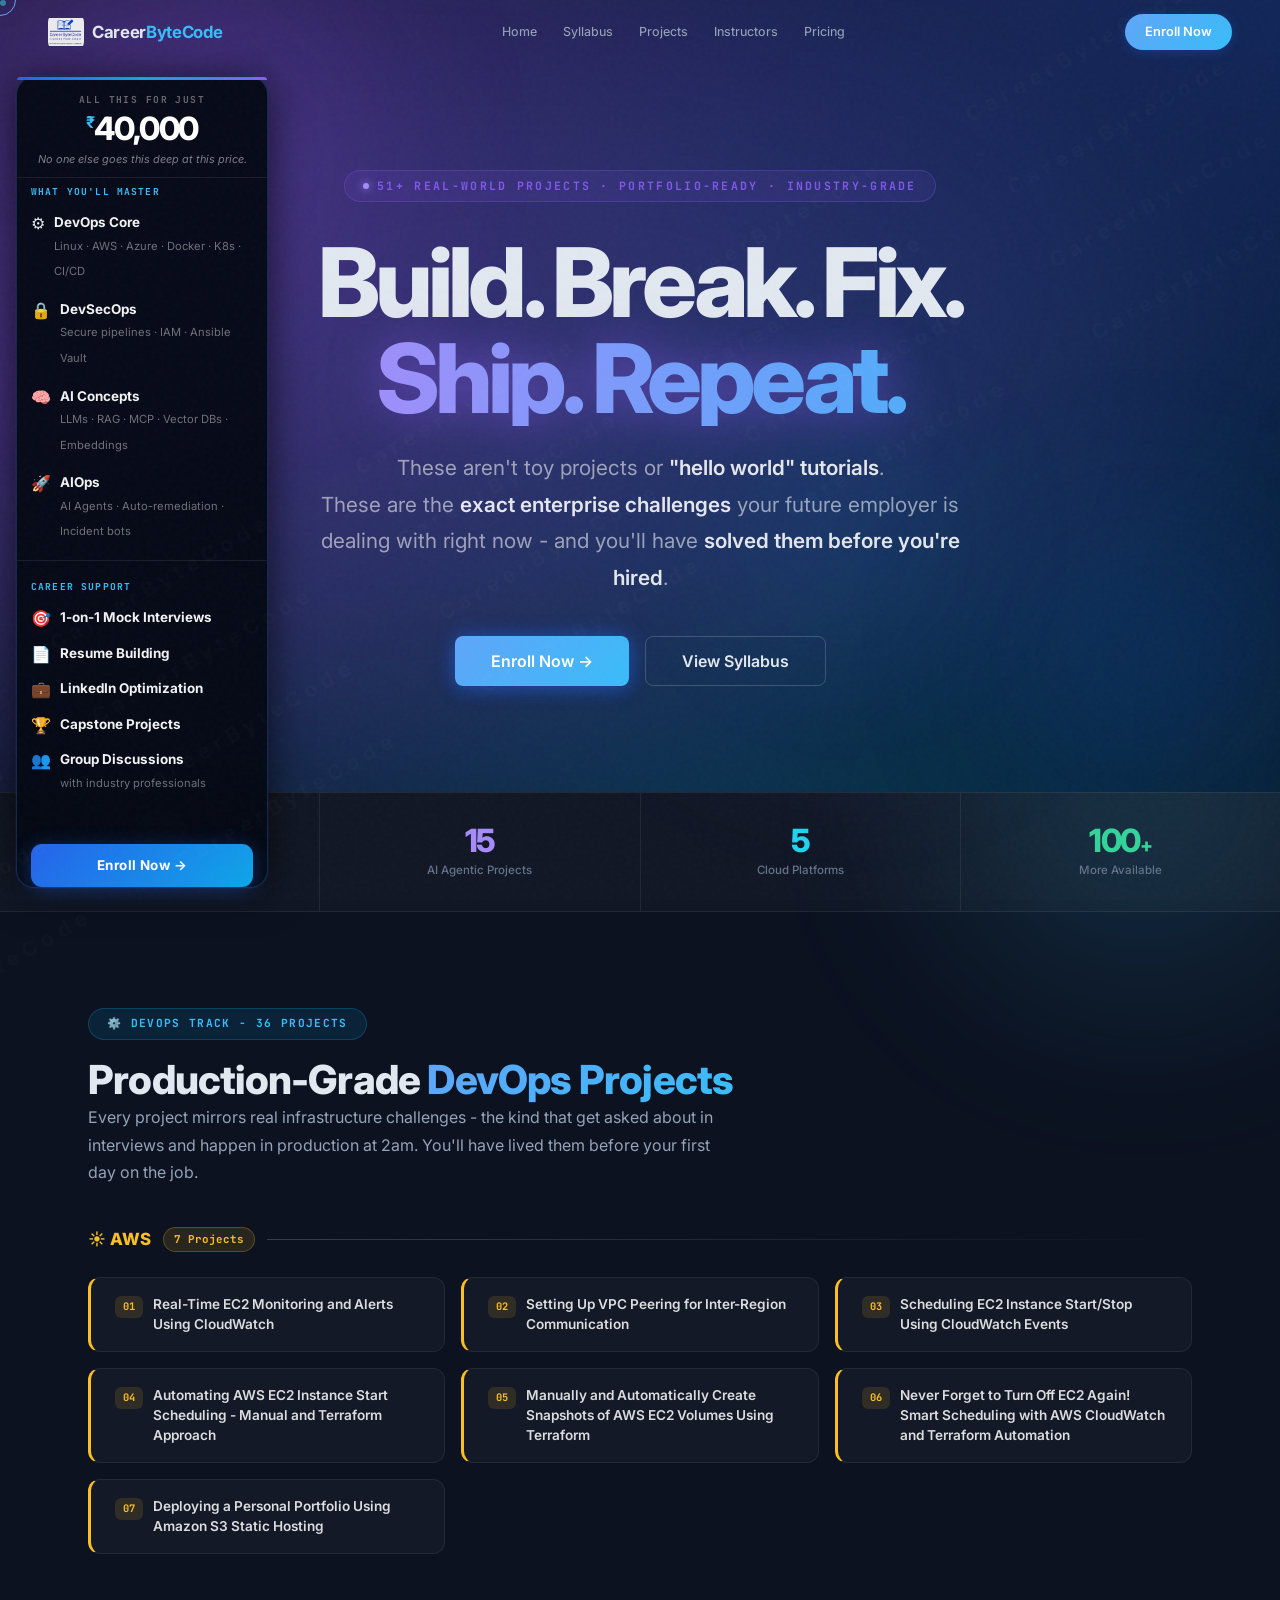
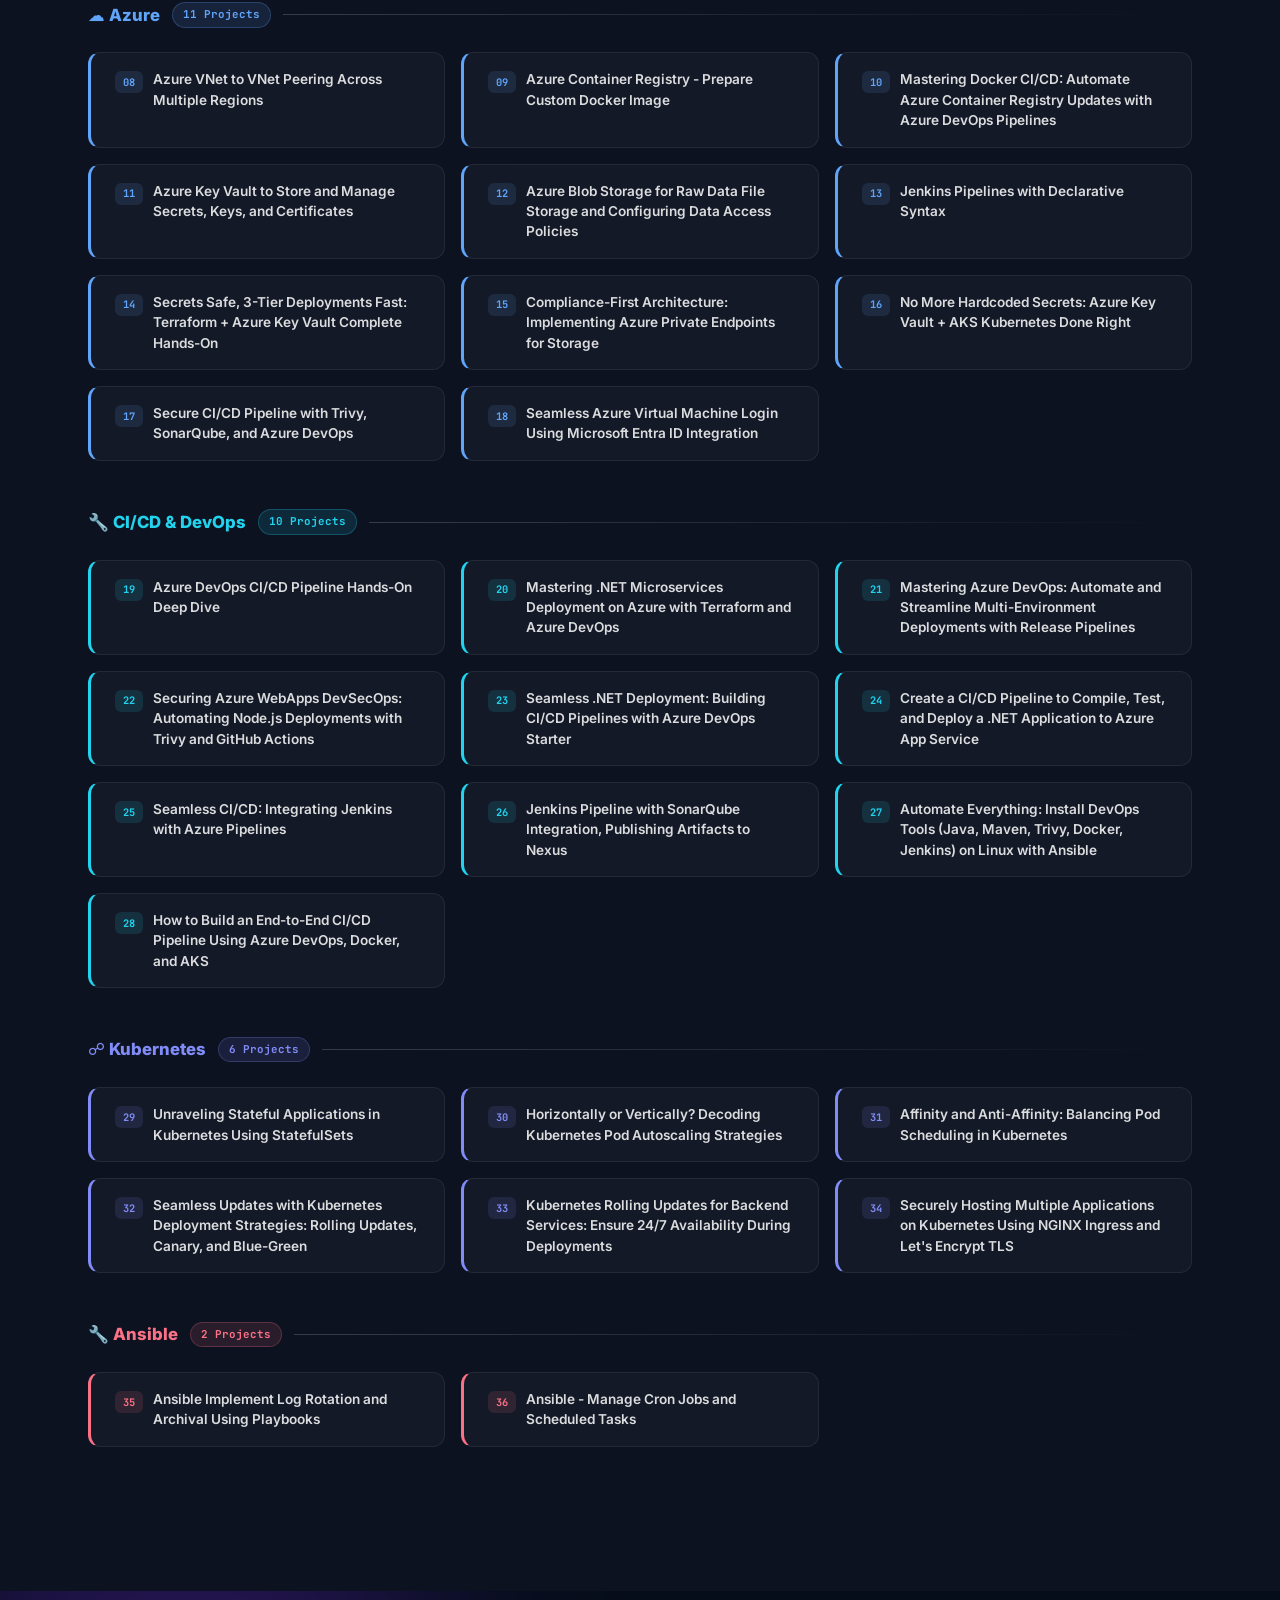
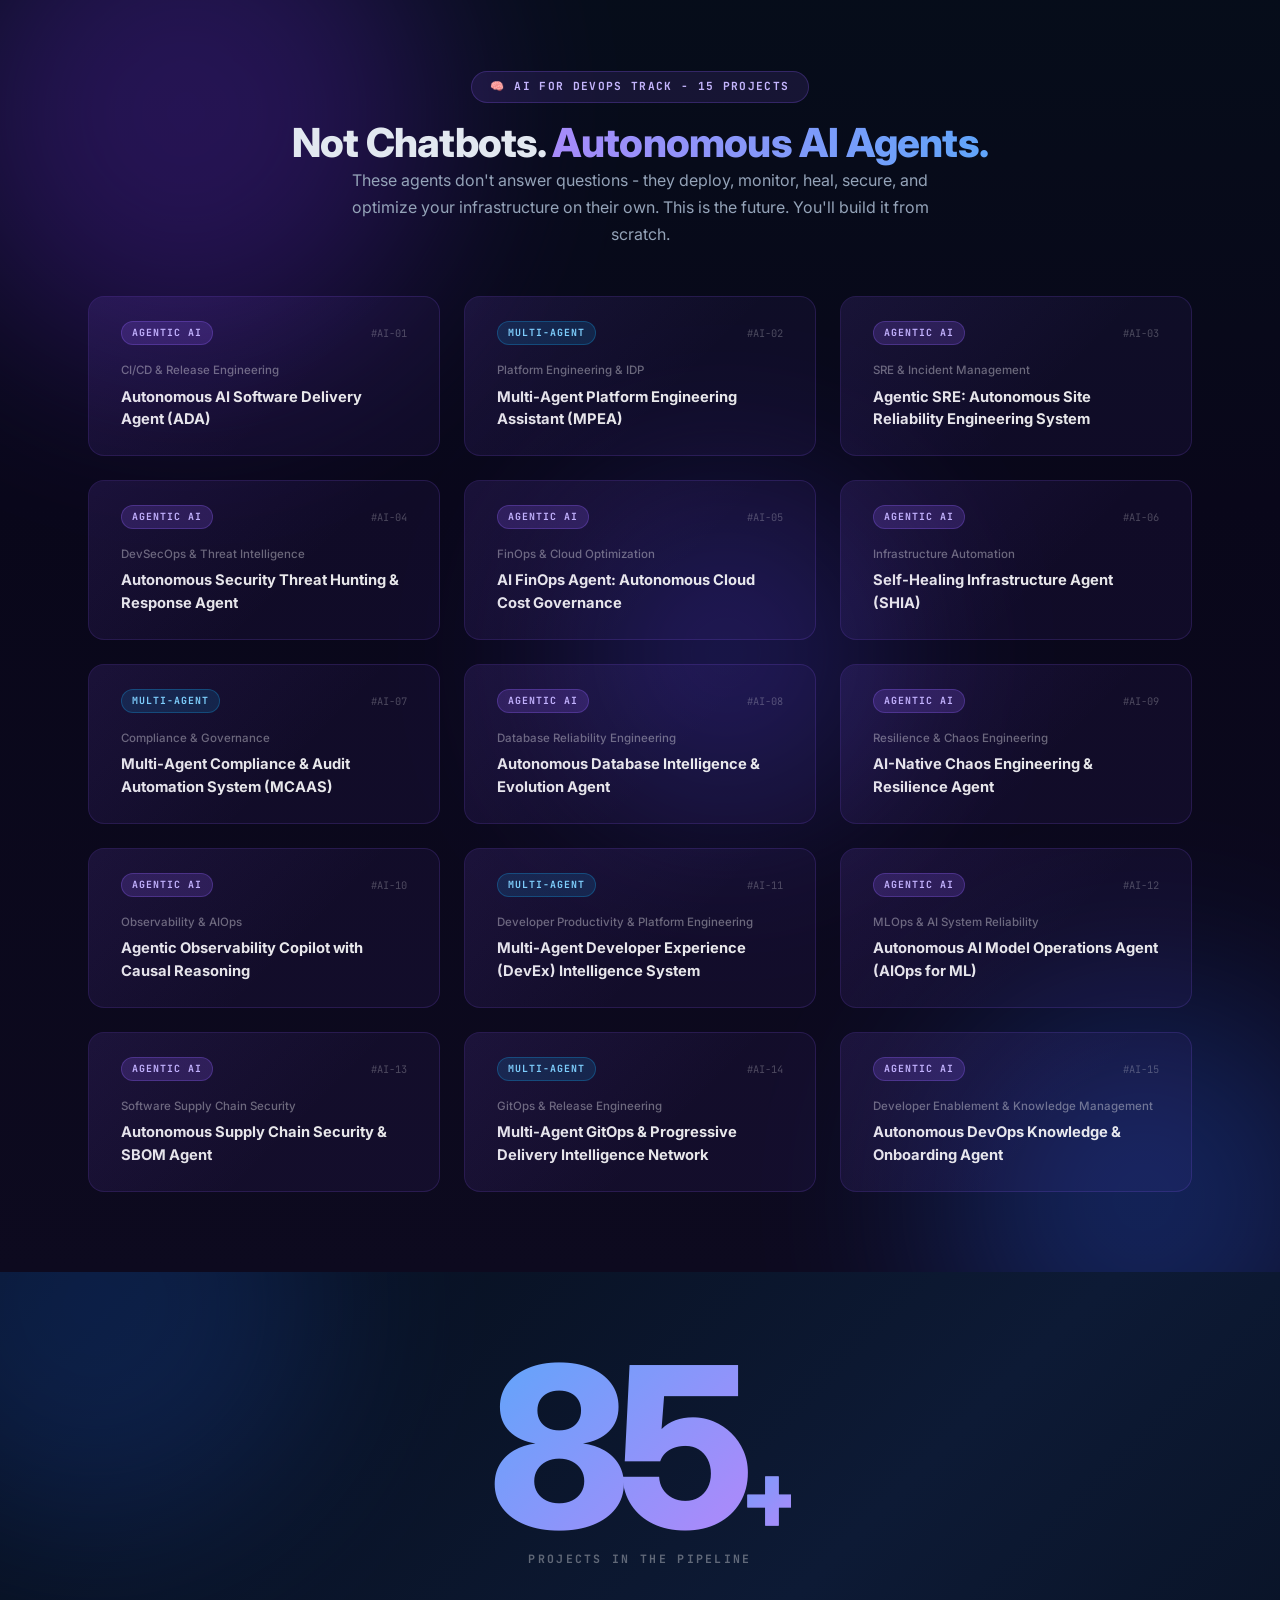
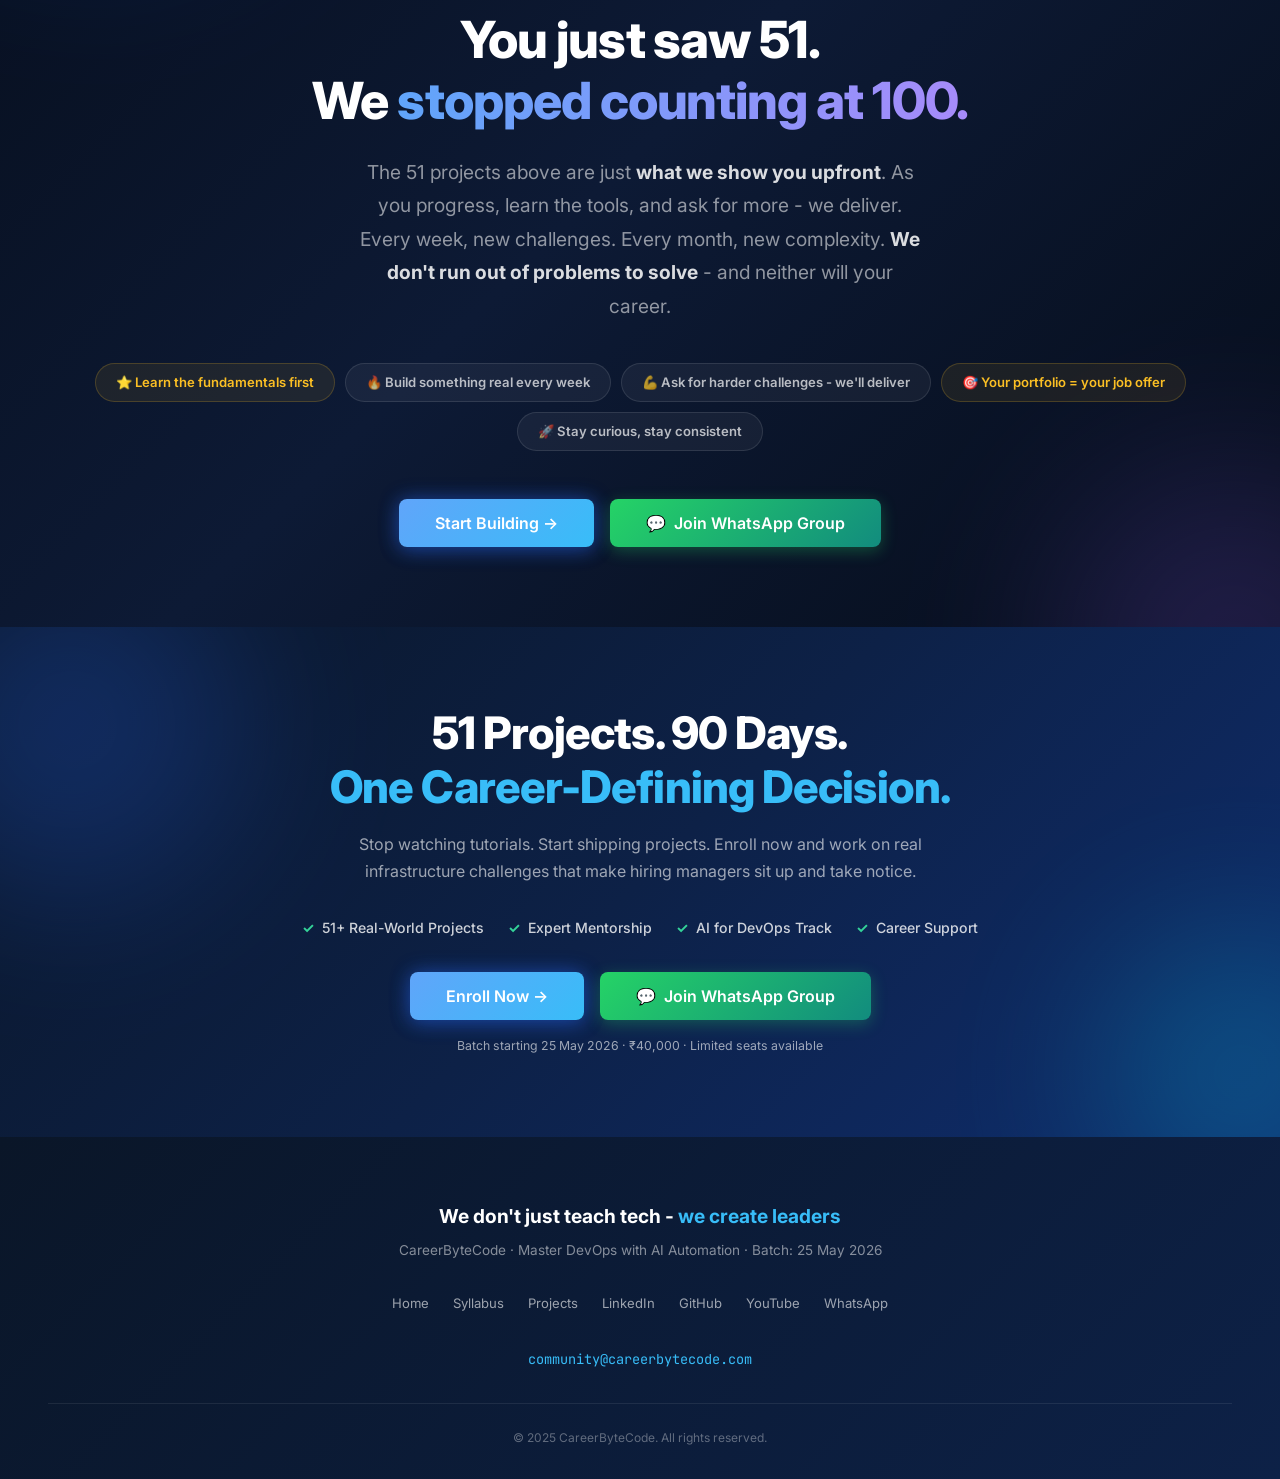
==== projects.html @ 15458018 "Add projects page, update nav, clean up footer - Create projects.html showcasing 51 projects (36 Dev" ====
<!DOCTYPE html>
<html lang="en" data-theme="dark">
<head>
<meta charset="UTF-8">
<meta name="viewport" content="width=device-width, initial-scale=1.0">
<meta name="description" content="51+ real-world DevOps and AI projects you'll build at CareerByteCode - from EC2 automation to autonomous AI agents. Every project is production-grade, portfolio-ready.">
<meta property="og:title" content="51+ Real-World Projects - CareerByteCode DevOps Course">
<meta property="og:description" content="36 DevOps + 15 Agentic AI projects. Not demos. Not tutorials. Real enterprise challenges your future employer faces every day.">
<meta property="og:type" content="website">
<meta property="og:url" content="https://careerbytecode.github.io/devops-course/projects.html">
<meta name="twitter:card" content="summary_large_image">
<meta name="theme-color" content="#0c1220">
<link rel="canonical" href="https://careerbytecode.github.io/devops-course/projects.html">
<link rel="icon" href="cbc - logo.png" type="image/png">
<title>51+ Real-World Projects - CareerByteCode DevOps Course</title>
<link rel="preconnect" href="https://fonts.googleapis.com">
<link rel="preconnect" href="https://fonts.gstatic.com" crossorigin>
<link href="https://fonts.googleapis.com/css2?family=Inter:opsz,wght@14..32,300..800&family=JetBrains+Mono:wght@400;500;600;700&display=optional" rel="stylesheet">
<link rel="stylesheet" href="shared-premium.css">
<style>

/* ===== HERO ===== */
.proj-hero{min-height:88vh;padding:0;background:#060d1a;position:relative;overflow:hidden;}
.proj-hero__content{position:relative;z-index:5;display:flex;flex-direction:column;align-items:center;justify-content:center;min-height:88vh;padding:calc(var(--nav-h) + var(--sp-8)) var(--sp-6) var(--sp-8);}

.proj-hero-mesh{position:absolute;inset:-50%;width:200%;height:200%;background:
  radial-gradient(ellipse at 15% 50%,rgba(139,92,246,0.4) 0%,transparent 50%),
  radial-gradient(ellipse at 85% 20%,rgba(37,99,235,0.35) 0%,transparent 50%),
  radial-gradient(ellipse at 55% 85%,rgba(14,165,233,0.28) 0%,transparent 50%),
  radial-gradient(ellipse at 35% 30%,rgba(168,85,247,0.22) 0%,transparent 50%);
animation:mesh-morph 22s ease-in-out infinite;pointer-events:none;z-index:0;filter:blur(50px);}
@keyframes mesh-morph{
  0%{transform:translate(0,0) rotate(0deg) scale(1);}
  25%{transform:translate(4%,-3%) rotate(2deg) scale(1.04);}
  50%{transform:translate(-3%,4%) rotate(-2deg) scale(0.97);}
  75%{transform:translate(3%,2%) rotate(3deg) scale(1.03);}
  100%{transform:translate(0,0) rotate(0deg) scale(1);}
}

.proj-hero-orb{position:absolute;border-radius:50%;filter:blur(80px);opacity:0.55;pointer-events:none;will-change:transform;}
.proj-hero-orb--1{width:550px;height:550px;background:radial-gradient(circle,rgba(139,92,246,0.45),transparent 70%);top:-15%;left:-8%;animation:porb1 22s ease-in-out infinite;}
.proj-hero-orb--2{width:400px;height:400px;background:radial-gradient(circle,rgba(37,99,235,0.4),transparent 70%);bottom:-8%;right:-5%;animation:porb2 28s ease-in-out infinite;}
.proj-hero-orb--3{width:280px;height:280px;background:radial-gradient(circle,rgba(14,165,233,0.3),transparent 70%);top:50%;left:55%;animation:porb3 18s ease-in-out infinite;}
@keyframes porb1{0%,100%{transform:translate(0,0);}50%{transform:translate(50px,30px);}}
@keyframes porb2{0%,100%{transform:translate(0,0);}50%{transform:translate(-40px,-30px);}}
@keyframes porb3{0%,100%{transform:translate(0,0);}50%{transform:translate(60px,-40px);}}

.proj-hero__kicker{font-family:var(--font-mono);font-size:0.72rem;font-weight:700;letter-spacing:0.2em;text-transform:uppercase;color:rgba(139,92,246,0.9);background:rgba(139,92,246,0.1);border:1px solid rgba(139,92,246,0.25);padding:6px 18px;border-radius:var(--r-full);margin-bottom:var(--sp-4);display:inline-flex;align-items:center;gap:8px;}
.proj-hero__kicker-dot{width:6px;height:6px;background:#a78bfa;border-radius:50%;box-shadow:0 0 8px #a78bfa;animation:kdot 2s ease-in-out infinite;}
@keyframes kdot{0%,100%{opacity:1;transform:scale(1);}50%{opacity:0.5;transform:scale(0.7);}}

.proj-hero__title{font-size:clamp(3rem,8vw,6rem);font-weight:800;letter-spacing:-0.05em;line-height:1.0;text-align:center;margin-bottom:var(--sp-3);}
.proj-hero__title-line{display:block;color:#e2e8f0;}
.proj-hero__title-line--glow{
  background:linear-gradient(90deg,#a78bfa 0%,#60a5fa 35%,#38bdf8 55%,rgba(255,255,255,0.95) 58%,#38bdf8 61%,#60a5fa 80%,#a78bfa 100%);
  background-size:220% 100%;
  -webkit-background-clip:text;-webkit-text-fill-color:transparent;background-clip:text;
  filter:drop-shadow(0 0 24px rgba(139,92,246,0.5));
  animation:title-shimmer 5s ease-in-out infinite,title-glow 3s ease-in-out infinite alternate;
}
@keyframes title-shimmer{0%{background-position:120% 50%;}100%{background-position:-80% 50%;}}
@keyframes title-glow{0%{filter:drop-shadow(0 0 20px rgba(139,92,246,0.4));}100%{filter:drop-shadow(0 0 40px rgba(96,165,250,0.6));}}

.proj-hero__sub{font-size:clamp(1rem,2.2vw,1.3rem);color:rgba(255,255,255,0.55);max-width:640px;text-align:center;line-height:1.75;margin-bottom:var(--sp-5);}
.proj-hero__sub strong{color:rgba(255,255,255,0.88);font-weight:600;}

/* ===== VALUE PANEL (fixed left, desktop) - identical to index.html ===== */
.value-panel{position:fixed;left:16px;top:calc(var(--nav-h,64px) + 12px);bottom:12px;z-index:50;width:252px;background:rgba(5,9,20,0.95);backdrop-filter:blur(24px);-webkit-backdrop-filter:blur(24px);border:1px solid rgba(59,130,246,0.25);border-radius:18px;padding:0;box-shadow:0 4px 40px rgba(0,0,0,0.7),0 0 0 1px rgba(139,92,246,0.1),inset 0 1px 0 rgba(255,255,255,0.06);display:flex;flex-direction:column;}
.value-panel::before{content:'';display:block;height:3px;background:linear-gradient(90deg,#2563eb,#0ea5e9,#8b5cf6);border-radius:18px 18px 0 0;flex-shrink:0;}
.vp-scroll{flex:1;overflow-y:auto;display:flex;flex-direction:column;gap:8px;padding:0 0 4px;scrollbar-width:thin;scrollbar-color:rgba(59,130,246,0.25) transparent;}
.vp-scroll::-webkit-scrollbar{width:3px;}
.vp-scroll::-webkit-scrollbar-thumb{background:rgba(59,130,246,0.3);border-radius:2px;}
.vp-header{text-align:center;padding:12px 14px 10px;border-bottom:1px solid rgba(255,255,255,0.08);flex-shrink:0;}
.vp-eyebrow{font-size:0.6rem;font-weight:700;letter-spacing:0.15em;text-transform:uppercase;color:rgba(255,255,255,0.38);font-family:var(--font-mono);margin-bottom:4px;}
.vp-price{font-size:2rem;font-weight:800;color:#fff;letter-spacing:-0.04em;line-height:1.1;}
.vp-price sup{font-size:1rem;font-weight:700;color:#38bdf8;vertical-align:super;line-height:0;}
.vp-hook{font-size:0.68rem;color:rgba(255,255,255,0.48);margin-top:4px;font-style:italic;line-height:1.5;}
.vp-label{font-size:0.6rem;font-weight:700;letter-spacing:0.12em;text-transform:uppercase;color:#38bdf8;font-family:var(--font-mono);padding:6px 14px 2px;}
.vp-item{display:flex;align-items:flex-start;gap:9px;padding:5px 14px;transition:background 0.15s;cursor:default;}
.vp-item:hover{background:rgba(255,255,255,0.05);}
.vp-ico{font-size:1rem;flex-shrink:0;margin-top:1px;line-height:1;}
.vp-txt strong{display:block;font-size:0.84rem;font-weight:700;color:rgba(255,255,255,0.95);line-height:1.3;}
.vp-txt span{font-size:0.7rem;color:rgba(255,255,255,0.42);line-height:1.45;}
.vp-divider{height:1px;background:rgba(255,255,255,0.08);margin:4px 0;}
.vp-footer{flex-shrink:0;padding:8px 14px 0;}
.vp-cta{display:block;text-align:center;background:linear-gradient(135deg,#2563eb,#0ea5e9);color:#fff !important;font-size:0.84rem;font-weight:700;padding:11px;border-radius:11px;text-decoration:none !important;letter-spacing:0.03em;transition:all 0.2s;box-shadow:0 4px 20px rgba(37,99,235,0.4);}
.vp-cta:hover{transform:translateY(-2px);box-shadow:0 8px 28px rgba(37,99,235,0.55);}

/* ===== MOBILE TOP TICKER ===== */
.value-ticker-wrap{display:none;position:fixed;top:var(--nav-h,64px);left:0;right:0;z-index:48;background:rgba(5,9,20,0.96);border-bottom:1px solid rgba(59,130,246,0.18);overflow:hidden;height:34px;align-items:center;}
.value-ticker{display:inline-flex;align-items:center;white-space:nowrap;animation:ticker-scroll 36s linear infinite;}
@keyframes ticker-scroll{0%{transform:translateX(0);}100%{transform:translateX(-50%);}}
.value-ticker .vt-item{font-size:0.7rem;color:rgba(255,255,255,0.65);padding:0 8px;font-weight:500;}
.value-ticker .vt-sep{color:rgba(59,130,246,0.5);padding:0 2px;font-weight:700;}

/* ===== MOBILE BOTTOM BAR ===== */
.value-bottom-bar{display:none;position:fixed;bottom:0;left:0;right:0;z-index:48;background:rgba(5,9,20,0.97);backdrop-filter:blur(12px);-webkit-backdrop-filter:blur(12px);border-top:1px solid rgba(59,130,246,0.18);padding:10px 16px;align-items:center;justify-content:space-between;gap:10px;}
.vbb-info strong{display:block;font-size:0.88rem;font-weight:700;color:#fff;}
.vbb-info span{font-size:0.7rem;color:rgba(255,255,255,0.45);}
.vbb-btn{display:inline-flex;align-items:center;gap:5px;background:linear-gradient(135deg,#2563eb,#0ea5e9);color:#fff !important;font-size:0.8rem;font-weight:700;padding:10px 18px;border-radius:10px;text-decoration:none !important;white-space:nowrap;flex-shrink:0;box-shadow:0 4px 16px rgba(37,99,235,0.4);}

@media(max-width:1100px){
  .value-panel{display:none;}
  .value-ticker-wrap{display:flex;}
  .value-bottom-bar{display:flex;}
  body{padding-bottom:64px;}
}

/* ===== STATS BAR ===== */
.proj-stats{display:flex;justify-content:center;flex-wrap:wrap;gap:0;background:rgba(255,255,255,0.025);border-top:1px solid rgba(255,255,255,0.07);border-bottom:1px solid rgba(255,255,255,0.07);}
.proj-stat{display:flex;flex-direction:column;align-items:center;padding:var(--sp-4) var(--sp-5);flex:1;min-width:140px;border-right:1px solid rgba(255,255,255,0.07);}
.proj-stat:last-child{border-right:none;}
.proj-stat__num{font-size:2rem;font-weight:800;letter-spacing:-0.04em;line-height:1;}
.proj-stat__label{font-size:0.72rem;color:var(--text-3);font-weight:500;margin-top:4px;text-align:center;}

/* ===== CATEGORY SECTION ===== */
.proj-track-header{margin-bottom:var(--sp-5);}
.proj-track-badge{display:inline-flex;align-items:center;gap:8px;padding:6px 18px;border-radius:var(--r-full);font-family:var(--font-mono);font-size:0.7rem;font-weight:700;letter-spacing:0.12em;text-transform:uppercase;margin-bottom:var(--sp-2);}
.proj-track-badge--devops{background:rgba(14,165,233,0.12);border:1px solid rgba(14,165,233,0.25);color:var(--accent-2);}
.proj-track-badge--ai{background:rgba(139,92,246,0.12);border:1px solid rgba(139,92,246,0.25);color:#c4b5fd;}

/* ===== PROJECT CATEGORY GROUPS ===== */
.proj-category{margin-bottom:var(--sp-6);}
.proj-cat-label{display:flex;align-items:center;gap:12px;margin-bottom:var(--sp-3);}
.proj-cat-name{font-size:1.05rem;font-weight:800;display:flex;align-items:center;gap:8px;}
.proj-cat-count{font-family:var(--font-mono);font-size:0.68rem;font-weight:700;padding:3px 10px;border-radius:var(--r-full);}
.proj-cat-line{flex:1;height:1px;background:linear-gradient(90deg,currentColor,transparent);opacity:0.2;}

/* AWS - amber */
.proj-cat--aws .proj-cat-name{color:#fbbf24;}
.proj-cat--aws .proj-cat-count{background:rgba(251,191,36,0.12);color:#fbbf24;border:1px solid rgba(251,191,36,0.25);}
.proj-cat--aws .proj-card{border-left-color:#fbbf24;}
.proj-cat--aws .proj-num{background:rgba(251,191,36,0.12);color:#fbbf24;}

/* Azure - blue */
.proj-cat--azure .proj-cat-name{color:#60a5fa;}
.proj-cat--azure .proj-cat-count{background:rgba(96,165,250,0.12);color:#60a5fa;border:1px solid rgba(96,165,250,0.25);}
.proj-cat--azure .proj-card{border-left-color:#60a5fa;}
.proj-cat--azure .proj-num{background:rgba(96,165,250,0.12);color:#60a5fa;}

/* CI/CD - cyan */
.proj-cat--cicd .proj-cat-name{color:#22d3ee;}
.proj-cat--cicd .proj-cat-count{background:rgba(34,211,238,0.12);color:#22d3ee;border:1px solid rgba(34,211,238,0.25);}
.proj-cat--cicd .proj-card{border-left-color:#22d3ee;}
.proj-cat--cicd .proj-num{background:rgba(34,211,238,0.12);color:#22d3ee;}

/* Kubernetes - indigo */
.proj-cat--k8s .proj-cat-name{color:#818cf8;}
.proj-cat--k8s .proj-cat-count{background:rgba(129,140,248,0.12);color:#818cf8;border:1px solid rgba(129,140,248,0.25);}
.proj-cat--k8s .proj-card{border-left-color:#818cf8;}
.proj-cat--k8s .proj-num{background:rgba(129,140,248,0.12);color:#818cf8;}

/* Ansible - rose */
.proj-cat--ansible .proj-cat-name{color:#fb7185;}
.proj-cat--ansible .proj-cat-count{background:rgba(251,113,133,0.12);color:#fb7185;border:1px solid rgba(251,113,133,0.25);}
.proj-cat--ansible .proj-card{border-left-color:#fb7185;}
.proj-cat--ansible .proj-num{background:rgba(251,113,133,0.12);color:#fb7185;}

/* ===== INDIVIDUAL PROJECT CARDS ===== */
.proj-grid{display:grid;grid-template-columns:repeat(auto-fill,minmax(300px,1fr));gap:var(--sp-2);}
.proj-card{background:rgba(255,255,255,0.03);border:1px solid rgba(255,255,255,0.07);border-left-width:3px;border-radius:var(--r-md);padding:var(--sp-2) var(--sp-3);display:flex;align-items:flex-start;gap:10px;transition:all 0.2s;cursor:default;}
.proj-card:hover{background:rgba(255,255,255,0.06);transform:translateX(4px);box-shadow:0 4px 20px rgba(0,0,0,0.2);}
.proj-num{font-family:var(--font-mono);font-size:0.65rem;font-weight:700;min-width:28px;height:22px;border-radius:6px;display:flex;align-items:center;justify-content:center;flex-shrink:0;margin-top:2px;}
.proj-title{font-size:0.85rem;font-weight:600;color:rgba(255,255,255,0.85);line-height:1.5;}
.proj-card:hover .proj-title{color:#fff;}

/* ===== AI PROJECTS SECTION ===== */
.ai-track-section{background:linear-gradient(180deg,#060d1a 0%,#09071a 40%,#0d0a1f 100%);position:relative;overflow:hidden;padding:var(--sp-10) 0;}
.ai-section-orb{position:absolute;border-radius:50%;filter:blur(100px);pointer-events:none;opacity:0.3;}
.ai-section-orb--1{width:500px;height:500px;background:#6d28d9;top:-10%;left:-5%;}
.ai-section-orb--2{width:400px;height:400px;background:#2563eb;bottom:-10%;right:-5%;}
.ai-section-orb--3{width:300px;height:300px;background:#4f46e5;top:40%;left:45%;}

.ai-grid{display:grid;grid-template-columns:repeat(auto-fill,minmax(340px,1fr));gap:var(--sp-3);}
.ai-card{background:rgba(139,92,246,0.06);border:1px solid rgba(139,92,246,0.18);border-radius:var(--r-lg);padding:var(--sp-3) var(--sp-4);position:relative;overflow:hidden;transition:all 0.25s;cursor:default;}
.ai-card::before{content:'';position:absolute;inset:0;background:linear-gradient(135deg,rgba(139,92,246,0.08),transparent 60%);pointer-events:none;}
.ai-card:hover{background:rgba(139,92,246,0.1);border-color:rgba(139,92,246,0.35);transform:translateY(-3px);box-shadow:0 8px 32px rgba(139,92,246,0.18);}
.ai-card__top{display:flex;align-items:center;gap:8px;margin-bottom:var(--sp-2);}
.ai-type{font-family:var(--font-mono);font-size:0.62rem;font-weight:700;letter-spacing:0.1em;text-transform:uppercase;padding:3px 10px;border-radius:var(--r-full);}
.ai-type--agentic{background:rgba(139,92,246,0.2);color:#c4b5fd;border:1px solid rgba(139,92,246,0.3);}
.ai-type--multi{background:rgba(14,165,233,0.15);color:#7dd3fc;border:1px solid rgba(14,165,233,0.3);}
.ai-card__num{font-family:var(--font-mono);font-size:0.65rem;color:rgba(255,255,255,0.25);margin-left:auto;}
.ai-card__domain{font-size:0.72rem;color:rgba(255,255,255,0.38);margin-bottom:6px;font-weight:500;}
.ai-card__title{font-size:0.92rem;font-weight:700;color:rgba(255,255,255,0.9);line-height:1.55;}
.ai-card:hover .ai-card__title{color:#fff;}

/* ===== TRUST THE PROCESS SECTION ===== */
.trust-section{background:linear-gradient(135deg,#060d1a 0%,#0d1a35 50%,#060d1a 100%);position:relative;overflow:hidden;padding:var(--sp-10) var(--sp-6);text-align:center;}
.trust-orb{position:absolute;border-radius:50%;filter:blur(90px);opacity:0.2;pointer-events:none;}
.trust-orb-1{width:450px;height:450px;background:#2563eb;top:-20%;left:-10%;}
.trust-orb-2{width:350px;height:350px;background:#8b5cf6;bottom:-20%;right:-10%;}

.trust-counter-wrap{display:inline-flex;flex-direction:column;align-items:center;justify-content:center;margin-bottom:var(--sp-5);}
.trust-counter{font-size:clamp(7rem,20vw,14rem);font-weight:800;letter-spacing:-0.06em;line-height:0.85;
  background:linear-gradient(135deg,#60a5fa 0%,#a78bfa 40%,#38bdf8 70%,#60a5fa 100%);
  background-size:200% 200%;
  -webkit-background-clip:text;-webkit-text-fill-color:transparent;background-clip:text;
  animation:counter-shimmer 6s ease-in-out infinite;}
@keyframes counter-shimmer{0%,100%{background-position:0% 50%;}50%{background-position:100% 50%;}}
.trust-counter-plus{font-size:clamp(3rem,8vw,6rem);font-weight:800;background:inherit;-webkit-background-clip:text;-webkit-text-fill-color:transparent;background-clip:text;}
.trust-counter-label{font-family:var(--font-mono);font-size:0.72rem;font-weight:700;letter-spacing:0.2em;text-transform:uppercase;color:rgba(255,255,255,0.35);margin-top:var(--sp-1);}

.trust-heading{font-size:clamp(1.8rem,4.5vw,3.2rem);font-weight:800;color:#fff;line-height:1.2;max-width:720px;margin:0 auto var(--sp-3);}
.trust-heading .accent{background:linear-gradient(90deg,#60a5fa,#a78bfa);-webkit-background-clip:text;-webkit-text-fill-color:transparent;background-clip:text;}
.trust-body{font-size:clamp(1rem,2vw,1.2rem);color:rgba(255,255,255,0.55);max-width:560px;margin:0 auto var(--sp-5);line-height:1.75;}
.trust-body strong{color:rgba(255,255,255,0.85);}

.trust-pills{display:flex;flex-wrap:wrap;justify-content:center;gap:10px;margin-bottom:var(--sp-6);}
.trust-pill{font-size:0.82rem;font-weight:600;padding:8px 20px;border-radius:var(--r-full);background:rgba(255,255,255,0.05);border:1px solid rgba(255,255,255,0.1);color:rgba(255,255,255,0.7);transition:all 0.2s;}
.trust-pill:hover{background:rgba(255,255,255,0.09);color:#fff;}
.trust-pill--star{background:rgba(251,191,36,0.08);border-color:rgba(251,191,36,0.2);color:#fbbf24;}
.trust-pill--star:hover{background:rgba(251,191,36,0.14);color:#fde68a;}

/* ===== ENROLL SECTION ===== */
.enroll-section{background:linear-gradient(135deg,#0a1628 0%,#0d2147 50%,#0f2d6e 100%);color:#fff;position:relative;overflow:hidden;padding:var(--sp-10) var(--sp-6);}
.enroll-section h2{color:#fff;}
.enroll-section h2 span{background:linear-gradient(135deg,var(--accent-2),#38bdf8);-webkit-background-clip:text;-webkit-text-fill-color:transparent;background-clip:text;}
.enroll-section p{color:rgba(255,255,255,0.6);}
.cta-orb{position:absolute;border-radius:50%;filter:blur(80px);pointer-events:none;opacity:0.25;}
.cta-orb-1{width:350px;height:350px;background:#2563eb;top:-15%;left:-8%;}
.cta-orb-2{width:280px;height:280px;background:#06b6d4;bottom:-15%;right:-8%;}
.cta-checklist{display:flex;flex-wrap:wrap;gap:var(--sp-3);justify-content:center;margin:var(--sp-4) 0;}
.cta-check-item{display:flex;align-items:center;gap:8px;font-size:0.88rem;color:rgba(255,255,255,0.8);font-weight:500;}
.cta-check-item .chk{color:#34d399;font-weight:700;}
.cta-note-sm{font-size:0.77rem;color:rgba(255,255,255,0.38);margin-top:var(--sp-2);}

/* ===== BTN EXTRAS ===== */
.btn--glow{box-shadow:0 0 20px rgba(37,99,235,0.4),0 4px 20px rgba(37,99,235,0.3);}
.btn--glow:hover{box-shadow:0 0 30px rgba(37,99,235,0.5),0 8px 30px rgba(37,99,235,0.4);}
.btn--whatsapp{background:linear-gradient(135deg,#25D366,#128C7E);color:#fff;box-shadow:0 4px 16px rgba(37,211,102,0.3);border:none;}
.btn--whatsapp:hover{transform:translateY(-2px);box-shadow:0 8px 28px rgba(37,211,102,0.45);}

@media(max-width:640px){
  .proj-hero__title{font-size:clamp(2.4rem,10vw,4rem);}
  .ai-grid{grid-template-columns:1fr;}
  .proj-grid{grid-template-columns:1fr;}
  .proj-stat{min-width:100px;padding:var(--sp-3) var(--sp-2);}
  .proj-stat__num{font-size:1.5rem;}
}

@media print{
  .nav,.scroll-progress,.nav__mobile,.orb,.btt,.noise,.value-panel,.value-ticker-wrap,.value-bottom-bar{display:none !important;}
  .reveal{opacity:1;transform:none;}
  body{background:#fff;color:#000;}
}
</style>
</head>
<body>

<div class="noise"></div>
<div class="orb orb-1"></div>
<div class="orb orb-2"></div>
<div class="orb orb-3"></div>
<div class="scroll-progress" role="progressbar" aria-label="Page scroll progress"></div>

<!-- VALUE PANEL (fixed left, desktop) -->
<aside class="value-panel" aria-label="Course value at &#8377;40,000">
  <div class="vp-header">
    <div class="vp-eyebrow">All this for just</div>
    <div class="vp-price"><sup>&#8377;</sup>40,000</div>
    <div class="vp-hook">No one else goes this deep at this price.</div>
  </div>
  <div class="vp-scroll">
    <div class="vp-label">What you'll master</div>
    <div class="vp-item">
      <span class="vp-ico">&#9881;&#65039;</span>
      <div class="vp-txt"><strong>DevOps Core</strong><span>Linux &middot; AWS &middot; Azure &middot; Docker &middot; K8s &middot; CI/CD</span></div>
    </div>
    <div class="vp-item">
      <span class="vp-ico">&#128274;</span>
      <div class="vp-txt"><strong>DevSecOps</strong><span>Secure pipelines &middot; IAM &middot; Ansible Vault</span></div>
    </div>
    <div class="vp-item">
      <span class="vp-ico">&#129504;</span>
      <div class="vp-txt"><strong>AI Concepts</strong><span>LLMs &middot; RAG &middot; MCP &middot; Vector DBs &middot; Embeddings</span></div>
    </div>
    <div class="vp-item">
      <span class="vp-ico">&#128640;</span>
      <div class="vp-txt"><strong>AIOps</strong><span>AI Agents &middot; Auto-remediation &middot; Incident bots</span></div>
    </div>
    <div class="vp-divider"></div>
    <div class="vp-label">Career support</div>
    <div class="vp-item">
      <span class="vp-ico">&#127919;</span>
      <div class="vp-txt"><strong>1-on-1 Mock Interviews</strong></div>
    </div>
    <div class="vp-item">
      <span class="vp-ico">&#128196;</span>
      <div class="vp-txt"><strong>Resume Building</strong></div>
    </div>
    <div class="vp-item">
      <span class="vp-ico">&#128188;</span>
      <div class="vp-txt"><strong>LinkedIn Optimization</strong></div>
    </div>
    <div class="vp-item">
      <span class="vp-ico">&#127942;</span>
      <div class="vp-txt"><strong>Capstone Projects</strong></div>
    </div>
    <div class="vp-item">
      <span class="vp-ico">&#128101;</span>
      <div class="vp-txt"><strong>Group Discussions</strong><span>with industry professionals</span></div>
    </div>
  </div>
  <div class="vp-footer">
    <a class="vp-cta" href="https://wa.link/0nmn9p" target="_blank" rel="noopener noreferrer">Enroll Now &rarr;</a>
  </div>
</aside>

<!-- MOBILE TICKER -->
<div class="value-ticker-wrap" aria-hidden="true">
  <div class="value-ticker">
    <span class="vt-item">&#9881;&#65039; DevOps Core</span><span class="vt-sep">&middot;</span>
    <span class="vt-item">&#128274; DevSecOps</span><span class="vt-sep">&middot;</span>
    <span class="vt-item">&#129504; AI Concepts</span><span class="vt-sep">&middot;</span>
    <span class="vt-item">&#128640; AIOps</span><span class="vt-sep">&middot;</span>
    <span class="vt-item">&#127919; 1-on-1 Mock Interviews</span><span class="vt-sep">&middot;</span>
    <span class="vt-item">&#128196; Resume Building</span><span class="vt-sep">&middot;</span>
    <span class="vt-item">&#128188; LinkedIn Optimization</span><span class="vt-sep">&middot;</span>
    <span class="vt-item">&#127942; Capstone Projects</span><span class="vt-sep">&middot;</span>
    <span class="vt-item">&#128101; Group Discussions with Industry Pros</span><span class="vt-sep">&middot;</span>
    <span class="vt-item">&#9881;&#65039; DevOps Core</span><span class="vt-sep">&middot;</span>
    <span class="vt-item">&#128274; DevSecOps</span><span class="vt-sep">&middot;</span>
    <span class="vt-item">&#129504; AI Concepts</span><span class="vt-sep">&middot;</span>
    <span class="vt-item">&#128640; AIOps</span><span class="vt-sep">&middot;</span>
  </div>
</div>

<!-- NAV -->
<nav class="nav" role="navigation" aria-label="Main navigation">
  <a class="nav__logo" href="index.html" aria-label="CareerByteCode home">
    <img src="cbc - logo.png" alt="CBC" class="nav__logo-icon" width="36" height="36">
    <span class="nav__logo-text">Career<em>ByteCode</em></span>
  </a>
  <div class="nav__links">
    <a href="index.html">Home</a>
    <a href="syllabus.html">Syllabus</a>
    <a href="projects.html" class="active">Projects</a>
    <a href="index.html#instructors">Instructors</a>
    <a href="index.html#pricing">Pricing</a>
  </div>
  <div style="display:flex;align-items:center;gap:12px;">
    <button class="theme-toggle" id="theme-toggle" aria-label="Toggle dark mode"></button>
    <a class="nav__cta" href="https://wa.link/0nmn9p" target="_blank" rel="noopener noreferrer">Enroll Now</a>
  </div>
  <button class="nav__hamburger" aria-label="Toggle menu" aria-expanded="false"><span></span><span></span><span></span></button>
</nav>
<div class="nav__mobile" role="navigation" aria-label="Mobile navigation">
  <a href="index.html">Home</a>
  <a href="syllabus.html">Syllabus</a>
  <a href="projects.html" class="active">Projects</a>
  <a href="index.html#instructors">Instructors</a>
  <a href="index.html#pricing">Pricing</a>
  <button class="theme-toggle" id="theme-toggle-mobile" aria-label="Toggle dark mode" style="margin-top:12px;"></button>
  <a class="nav__cta" href="https://wa.link/0nmn9p" target="_blank" rel="noopener noreferrer" style="display:inline-flex;margin-top:12px;">Enroll Now</a>
</div>

<main>

<!-- ==================== HERO ==================== -->
<section class="proj-hero" id="hero">
  <div class="proj-hero-mesh"></div>
  <div class="proj-hero-orb proj-hero-orb--1"></div>
  <div class="proj-hero-orb proj-hero-orb--2"></div>
  <div class="proj-hero-orb proj-hero-orb--3"></div>
  <div class="proj-hero__content">
    <div class="proj-hero__kicker reveal">
      <span class="proj-hero__kicker-dot"></span>
      51+ Real-World Projects &middot; Portfolio-Ready &middot; Industry-Grade
    </div>
    <h1 class="proj-hero__title reveal">
      <span class="proj-hero__title-line">Build. Break. Fix.</span>
      <span class="proj-hero__title-line proj-hero__title-line--glow">Ship. Repeat.</span>
    </h1>
    <p class="proj-hero__sub reveal">
      These aren't toy projects or <strong>"hello world" tutorials</strong>.<br>
      These are the <strong>exact enterprise challenges</strong> your future employer is dealing with right now - and you'll have <strong>solved them before you're hired</strong>.
    </p>
    <div class="hero__actions reveal" style="justify-content:center;">
      <a class="btn btn--primary btn--lg btn--magnetic btn--glow" href="https://wa.link/0nmn9p" target="_blank" rel="noopener noreferrer">Enroll Now &rarr;</a>
      <a class="btn btn--outline btn--lg btn--magnetic" href="syllabus.html">View Syllabus</a>
    </div>
  </div>
</section>

<!-- ==================== STATS ==================== -->
<div class="proj-stats" role="region" aria-label="Project statistics">
  <div class="proj-stat">
    <div class="proj-stat__num" style="color:#fbbf24;"><span data-count-to="36">-</span></div>
    <div class="proj-stat__label">DevOps Projects</div>
  </div>
  <div class="proj-stat">
    <div class="proj-stat__num" style="color:#a78bfa;"><span data-count-to="15">-</span></div>
    <div class="proj-stat__label">AI Agentic Projects</div>
  </div>
  <div class="proj-stat">
    <div class="proj-stat__num" style="color:#22d3ee;"><span data-count-to="5">-</span></div>
    <div class="proj-stat__label">Cloud Platforms</div>
  </div>
  <div class="proj-stat">
    <div class="proj-stat__num" style="color:#34d399;">100<span style="font-size:1.2rem;">+</span></div>
    <div class="proj-stat__label">More Available</div>
  </div>
</div>

<!-- ==================== DEVOPS TRACK ==================== -->
<section class="section" id="devops-projects">
<div class="container">
  <div class="proj-track-header reveal">
    <div class="proj-track-badge proj-track-badge--devops">&#9881;&#65039; DevOps Track - 36 Projects</div>
    <h2>Production-Grade <span class="text-gradient">DevOps Projects</span></h2>
    <p style="max-width:640px;">Every project mirrors real infrastructure challenges - the kind that get asked about in interviews and happen in production at 2am. You'll have lived them before your first day on the job.</p>
  </div>

  <!-- AWS -->
  <div class="proj-category proj-cat--aws reveal">
    <div class="proj-cat-label">
      <span class="proj-cat-name">&#9728;&#65039; AWS</span>
      <span class="proj-cat-count">7 Projects</span>
      <span class="proj-cat-line"></span>
    </div>
    <div class="proj-grid">
      <div class="proj-card">
        <span class="proj-num">01</span>
        <span class="proj-title">Real-Time EC2 Monitoring and Alerts Using CloudWatch</span>
      </div>
      <div class="proj-card">
        <span class="proj-num">02</span>
        <span class="proj-title">Setting Up VPC Peering for Inter-Region Communication</span>
      </div>
      <div class="proj-card">
        <span class="proj-num">03</span>
        <span class="proj-title">Scheduling EC2 Instance Start/Stop Using CloudWatch Events</span>
      </div>
      <div class="proj-card">
        <span class="proj-num">04</span>
        <span class="proj-title">Automating AWS EC2 Instance Start Scheduling - Manual and Terraform Approach</span>
      </div>
      <div class="proj-card">
        <span class="proj-num">05</span>
        <span class="proj-title">Manually and Automatically Create Snapshots of AWS EC2 Volumes Using Terraform</span>
      </div>
      <div class="proj-card">
        <span class="proj-num">06</span>
        <span class="proj-title">Never Forget to Turn Off EC2 Again! Smart Scheduling with AWS CloudWatch and Terraform Automation</span>
      </div>
      <div class="proj-card">
        <span class="proj-num">07</span>
        <span class="proj-title">Deploying a Personal Portfolio Using Amazon S3 Static Hosting</span>
      </div>
    </div>
  </div>

  <!-- AZURE -->
  <div class="proj-category proj-cat--azure reveal">
    <div class="proj-cat-label">
      <span class="proj-cat-name">&#9729;&#65039; Azure</span>
      <span class="proj-cat-count">11 Projects</span>
      <span class="proj-cat-line"></span>
    </div>
    <div class="proj-grid">
      <div class="proj-card">
        <span class="proj-num">08</span>
        <span class="proj-title">Azure VNet to VNet Peering Across Multiple Regions</span>
      </div>
      <div class="proj-card">
        <span class="proj-num">09</span>
        <span class="proj-title">Azure Container Registry - Prepare Custom Docker Image</span>
      </div>
      <div class="proj-card">
        <span class="proj-num">10</span>
        <span class="proj-title">Mastering Docker CI/CD: Automate Azure Container Registry Updates with Azure DevOps Pipelines</span>
      </div>
      <div class="proj-card">
        <span class="proj-num">11</span>
        <span class="proj-title">Azure Key Vault to Store and Manage Secrets, Keys, and Certificates</span>
      </div>
      <div class="proj-card">
        <span class="proj-num">12</span>
        <span class="proj-title">Azure Blob Storage for Raw Data File Storage and Configuring Data Access Policies</span>
      </div>
      <div class="proj-card">
        <span class="proj-num">13</span>
        <span class="proj-title">Jenkins Pipelines with Declarative Syntax</span>
      </div>
      <div class="proj-card">
        <span class="proj-num">14</span>
        <span class="proj-title">Secrets Safe, 3-Tier Deployments Fast: Terraform + Azure Key Vault Complete Hands-On</span>
      </div>
      <div class="proj-card">
        <span class="proj-num">15</span>
        <span class="proj-title">Compliance-First Architecture: Implementing Azure Private Endpoints for Storage</span>
      </div>
      <div class="proj-card">
        <span class="proj-num">16</span>
        <span class="proj-title">No More Hardcoded Secrets: Azure Key Vault + AKS Kubernetes Done Right</span>
      </div>
      <div class="proj-card">
        <span class="proj-num">17</span>
        <span class="proj-title">Secure CI/CD Pipeline with Trivy, SonarQube, and Azure DevOps</span>
      </div>
      <div class="proj-card">
        <span class="proj-num">18</span>
        <span class="proj-title">Seamless Azure Virtual Machine Login Using Microsoft Entra ID Integration</span>
      </div>
    </div>
  </div>

  <!-- CI/CD & DEVOPS -->
  <div class="proj-category proj-cat--cicd reveal">
    <div class="proj-cat-label">
      <span class="proj-cat-name">&#128295; CI/CD &amp; DevOps</span>
      <span class="proj-cat-count">10 Projects</span>
      <span class="proj-cat-line"></span>
    </div>
    <div class="proj-grid">
      <div class="proj-card">
        <span class="proj-num">19</span>
        <span class="proj-title">Azure DevOps CI/CD Pipeline Hands-On Deep Dive</span>
      </div>
      <div class="proj-card">
        <span class="proj-num">20</span>
        <span class="proj-title">Mastering .NET Microservices Deployment on Azure with Terraform and Azure DevOps</span>
      </div>
      <div class="proj-card">
        <span class="proj-num">21</span>
        <span class="proj-title">Mastering Azure DevOps: Automate and Streamline Multi-Environment Deployments with Release Pipelines</span>
      </div>
      <div class="proj-card">
        <span class="proj-num">22</span>
        <span class="proj-title">Securing Azure WebApps DevSecOps: Automating Node.js Deployments with Trivy and GitHub Actions</span>
      </div>
      <div class="proj-card">
        <span class="proj-num">23</span>
        <span class="proj-title">Seamless .NET Deployment: Building CI/CD Pipelines with Azure DevOps Starter</span>
      </div>
      <div class="proj-card">
        <span class="proj-num">24</span>
        <span class="proj-title">Create a CI/CD Pipeline to Compile, Test, and Deploy a .NET Application to Azure App Service</span>
      </div>
      <div class="proj-card">
        <span class="proj-num">25</span>
        <span class="proj-title">Seamless CI/CD: Integrating Jenkins with Azure Pipelines</span>
      </div>
      <div class="proj-card">
        <span class="proj-num">26</span>
        <span class="proj-title">Jenkins Pipeline with SonarQube Integration, Publishing Artifacts to Nexus</span>
      </div>
      <div class="proj-card">
        <span class="proj-num">27</span>
        <span class="proj-title">Automate Everything: Install DevOps Tools (Java, Maven, Trivy, Docker, Jenkins) on Linux with Ansible</span>
      </div>
      <div class="proj-card">
        <span class="proj-num">28</span>
        <span class="proj-title">How to Build an End-to-End CI/CD Pipeline Using Azure DevOps, Docker, and AKS</span>
      </div>
    </div>
  </div>

  <!-- KUBERNETES -->
  <div class="proj-category proj-cat--k8s reveal">
    <div class="proj-cat-label">
      <span class="proj-cat-name">&#9741; Kubernetes</span>
      <span class="proj-cat-count">6 Projects</span>
      <span class="proj-cat-line"></span>
    </div>
    <div class="proj-grid">
      <div class="proj-card">
        <span class="proj-num">29</span>
        <span class="proj-title">Unraveling Stateful Applications in Kubernetes Using StatefulSets</span>
      </div>
      <div class="proj-card">
        <span class="proj-num">30</span>
        <span class="proj-title">Horizontally or Vertically? Decoding Kubernetes Pod Autoscaling Strategies</span>
      </div>
      <div class="proj-card">
        <span class="proj-num">31</span>
        <span class="proj-title">Affinity and Anti-Affinity: Balancing Pod Scheduling in Kubernetes</span>
      </div>
      <div class="proj-card">
        <span class="proj-num">32</span>
        <span class="proj-title">Seamless Updates with Kubernetes Deployment Strategies: Rolling Updates, Canary, and Blue-Green</span>
      </div>
      <div class="proj-card">
        <span class="proj-num">33</span>
        <span class="proj-title">Kubernetes Rolling Updates for Backend Services: Ensure 24/7 Availability During Deployments</span>
      </div>
      <div class="proj-card">
        <span class="proj-num">34</span>
        <span class="proj-title">Securely Hosting Multiple Applications on Kubernetes Using NGINX Ingress and Let's Encrypt TLS</span>
      </div>
    </div>
  </div>

  <!-- ANSIBLE -->
  <div class="proj-category proj-cat--ansible reveal">
    <div class="proj-cat-label">
      <span class="proj-cat-name">&#128295; Ansible</span>
      <span class="proj-cat-count">2 Projects</span>
      <span class="proj-cat-line"></span>
    </div>
    <div class="proj-grid">
      <div class="proj-card">
        <span class="proj-num">35</span>
        <span class="proj-title">Ansible Implement Log Rotation and Archival Using Playbooks</span>
      </div>
      <div class="proj-card">
        <span class="proj-num">36</span>
        <span class="proj-title">Ansible - Manage Cron Jobs and Scheduled Tasks</span>
      </div>
    </div>
  </div>

</div>
</section>

<!-- ==================== AI TRACK ==================== -->
<section class="ai-track-section" id="ai-projects">
  <div class="ai-section-orb ai-section-orb--1"></div>
  <div class="ai-section-orb ai-section-orb--2"></div>
  <div class="ai-section-orb ai-section-orb--3"></div>
  <div class="container" style="position:relative;z-index:2;">
    <div class="proj-track-header reveal" style="text-align:center;margin-bottom:var(--sp-6);">
      <div class="proj-track-badge proj-track-badge--ai" style="margin:0 auto var(--sp-2);">&#129504; AI for DevOps Track - 15 Projects</div>
      <h2>Not Chatbots. <span style="background:linear-gradient(90deg,#a78bfa,#60a5fa);-webkit-background-clip:text;-webkit-text-fill-color:transparent;background-clip:text;">Autonomous AI Agents.</span></h2>
      <p style="max-width:600px;margin:0 auto;">These agents don't answer questions - they deploy, monitor, heal, secure, and optimize your infrastructure on their own. This is the future. You'll build it from scratch.</p>
    </div>

    <div class="ai-grid">

      <div class="ai-card reveal">
        <div class="ai-card__top">
          <span class="ai-type ai-type--agentic">Agentic AI</span>
          <span class="ai-card__num">#AI-01</span>
        </div>
        <div class="ai-card__domain">CI/CD &amp; Release Engineering</div>
        <div class="ai-card__title">Autonomous AI Software Delivery Agent (ADA)</div>
      </div>

      <div class="ai-card reveal">
        <div class="ai-card__top">
          <span class="ai-type ai-type--multi">Multi-Agent</span>
          <span class="ai-card__num">#AI-02</span>
        </div>
        <div class="ai-card__domain">Platform Engineering &amp; IDP</div>
        <div class="ai-card__title">Multi-Agent Platform Engineering Assistant (MPEA)</div>
      </div>

      <div class="ai-card reveal">
        <div class="ai-card__top">
          <span class="ai-type ai-type--agentic">Agentic AI</span>
          <span class="ai-card__num">#AI-03</span>
        </div>
        <div class="ai-card__domain">SRE &amp; Incident Management</div>
        <div class="ai-card__title">Agentic SRE: Autonomous Site Reliability Engineering System</div>
      </div>

      <div class="ai-card reveal">
        <div class="ai-card__top">
          <span class="ai-type ai-type--agentic">Agentic AI</span>
          <span class="ai-card__num">#AI-04</span>
        </div>
        <div class="ai-card__domain">DevSecOps &amp; Threat Intelligence</div>
        <div class="ai-card__title">Autonomous Security Threat Hunting &amp; Response Agent</div>
      </div>

      <div class="ai-card reveal">
        <div class="ai-card__top">
          <span class="ai-type ai-type--agentic">Agentic AI</span>
          <span class="ai-card__num">#AI-05</span>
        </div>
        <div class="ai-card__domain">FinOps &amp; Cloud Optimization</div>
        <div class="ai-card__title">AI FinOps Agent: Autonomous Cloud Cost Governance</div>
      </div>

      <div class="ai-card reveal">
        <div class="ai-card__top">
          <span class="ai-type ai-type--agentic">Agentic AI</span>
          <span class="ai-card__num">#AI-06</span>
        </div>
        <div class="ai-card__domain">Infrastructure Automation</div>
        <div class="ai-card__title">Self-Healing Infrastructure Agent (SHIA)</div>
      </div>

      <div class="ai-card reveal">
        <div class="ai-card__top">
          <span class="ai-type ai-type--multi">Multi-Agent</span>
          <span class="ai-card__num">#AI-07</span>
        </div>
        <div class="ai-card__domain">Compliance &amp; Governance</div>
        <div class="ai-card__title">Multi-Agent Compliance &amp; Audit Automation System (MCAAS)</div>
      </div>

      <div class="ai-card reveal">
        <div class="ai-card__top">
          <span class="ai-type ai-type--agentic">Agentic AI</span>
          <span class="ai-card__num">#AI-08</span>
        </div>
        <div class="ai-card__domain">Database Reliability Engineering</div>
        <div class="ai-card__title">Autonomous Database Intelligence &amp; Evolution Agent</div>
      </div>

      <div class="ai-card reveal">
        <div class="ai-card__top">
          <span class="ai-type ai-type--agentic">Agentic AI</span>
          <span class="ai-card__num">#AI-09</span>
        </div>
        <div class="ai-card__domain">Resilience &amp; Chaos Engineering</div>
        <div class="ai-card__title">AI-Native Chaos Engineering &amp; Resilience Agent</div>
      </div>

      <div class="ai-card reveal">
        <div class="ai-card__top">
          <span class="ai-type ai-type--agentic">Agentic AI</span>
          <span class="ai-card__num">#AI-10</span>
        </div>
        <div class="ai-card__domain">Observability &amp; AIOps</div>
        <div class="ai-card__title">Agentic Observability Copilot with Causal Reasoning</div>
      </div>

      <div class="ai-card reveal">
        <div class="ai-card__top">
          <span class="ai-type ai-type--multi">Multi-Agent</span>
          <span class="ai-card__num">#AI-11</span>
        </div>
        <div class="ai-card__domain">Developer Productivity &amp; Platform Engineering</div>
        <div class="ai-card__title">Multi-Agent Developer Experience (DevEx) Intelligence System</div>
      </div>

      <div class="ai-card reveal">
        <div class="ai-card__top">
          <span class="ai-type ai-type--agentic">Agentic AI</span>
          <span class="ai-card__num">#AI-12</span>
        </div>
        <div class="ai-card__domain">MLOps &amp; AI System Reliability</div>
        <div class="ai-card__title">Autonomous AI Model Operations Agent (AIOps for ML)</div>
      </div>

      <div class="ai-card reveal">
        <div class="ai-card__top">
          <span class="ai-type ai-type--agentic">Agentic AI</span>
          <span class="ai-card__num">#AI-13</span>
        </div>
        <div class="ai-card__domain">Software Supply Chain Security</div>
        <div class="ai-card__title">Autonomous Supply Chain Security &amp; SBOM Agent</div>
      </div>

      <div class="ai-card reveal">
        <div class="ai-card__top">
          <span class="ai-type ai-type--multi">Multi-Agent</span>
          <span class="ai-card__num">#AI-14</span>
        </div>
        <div class="ai-card__domain">GitOps &amp; Release Engineering</div>
        <div class="ai-card__title">Multi-Agent GitOps &amp; Progressive Delivery Intelligence Network</div>
      </div>

      <div class="ai-card reveal">
        <div class="ai-card__top">
          <span class="ai-type ai-type--agentic">Agentic AI</span>
          <span class="ai-card__num">#AI-15</span>
        </div>
        <div class="ai-card__domain">Developer Enablement &amp; Knowledge Management</div>
        <div class="ai-card__title">Autonomous DevOps Knowledge &amp; Onboarding Agent</div>
      </div>

    </div>
  </div>
</section>

<!-- ==================== TRUST THE PROCESS ==================== -->
<section class="trust-section reveal" id="more-projects">
  <div class="trust-orb trust-orb-1"></div>
  <div class="trust-orb trust-orb-2"></div>
  <div class="trust-counter-wrap">
    <div class="trust-counter"><span data-count-to="100">0</span><span class="trust-counter-plus">+</span></div>
    <div class="trust-counter-label">Projects in the Pipeline</div>
  </div>
  <h2 class="trust-heading reveal">
    You just saw 51.<br>
    We <span class="accent">stopped counting at 100.</span>
  </h2>
  <p class="trust-body reveal">
    The 51 projects above are just <strong>what we show you upfront</strong>. As you progress, learn the tools, and ask for more - we deliver. Every week, new challenges. Every month, new complexity. <strong>We don't run out of problems to solve</strong> - and neither will your career.
  </p>
  <div class="trust-pills reveal">
    <span class="trust-pill trust-pill--star">&#11088; Learn the fundamentals first</span>
    <span class="trust-pill">&#128293; Build something real every week</span>
    <span class="trust-pill">&#128170; Ask for harder challenges - we'll deliver</span>
    <span class="trust-pill trust-pill--star">&#127919; Your portfolio = your job offer</span>
    <span class="trust-pill">&#128640; Stay curious, stay consistent</span>
  </div>
  <div class="hero__actions reveal" style="justify-content:center;">
    <a class="btn btn--primary btn--lg btn--magnetic btn--glow" href="https://wa.link/0nmn9p" target="_blank" rel="noopener noreferrer">Start Building &rarr;</a>
    <a class="btn btn--whatsapp btn--lg btn--magnetic" href="https://chat.whatsapp.com/LZcOu7p3NWRAW7ZuimtTPn" target="_blank" rel="noopener noreferrer">&#128172;&nbsp; Join WhatsApp Group</a>
  </div>
</section>

<!-- ==================== ENROLL CTA ==================== -->
<section class="enroll-section reveal" id="enroll">
  <div class="cta-orb cta-orb-1"></div>
  <div class="cta-orb cta-orb-2"></div>
  <div class="container" style="text-align:center;">
    <h2 class="reveal" style="font-size:clamp(1.8rem,4vw,2.8rem);">51 Projects. 90 Days.<br><span>One Career-Defining Decision.</span></h2>
    <p class="reveal" style="max-width:580px;margin:var(--sp-2) auto 0;">Stop watching tutorials. Start shipping projects. Enroll now and work on real infrastructure challenges that make hiring managers sit up and take notice.</p>
    <div class="cta-checklist reveal">
      <div class="cta-check-item"><span class="chk">&#10003;</span> 51+ Real-World Projects</div>
      <div class="cta-check-item"><span class="chk">&#10003;</span> Expert Mentorship</div>
      <div class="cta-check-item"><span class="chk">&#10003;</span> AI for DevOps Track</div>
      <div class="cta-check-item"><span class="chk">&#10003;</span> Career Support</div>
    </div>
    <div class="hero__actions reveal" style="justify-content:center;">
      <a class="btn btn--primary btn--lg btn--magnetic btn--glow" href="https://wa.link/0nmn9p" target="_blank" rel="noopener noreferrer">Enroll Now &rarr;</a>
      <a class="btn btn--whatsapp btn--lg btn--magnetic" href="https://chat.whatsapp.com/LZcOu7p3NWRAW7ZuimtTPn" target="_blank" rel="noopener noreferrer">&#128172;&nbsp; Join WhatsApp Group</a>
    </div>
    <p class="cta-note-sm reveal">Batch starting 25 May 2026 &middot; &#8377;40,000 &middot; Limited seats available</p>
  </div>
</section>

</main>

<!-- ==================== FOOTER ==================== -->
<footer class="footer">
  <div class="footer__title">We don't just teach tech - <em>we create leaders</em></div>
  <div class="footer__sub">CareerByteCode &middot; Master DevOps with AI Automation &middot; Batch: 25 May 2026</div>
  <div class="footer__links">
    <a href="index.html">Home</a>
    <a href="syllabus.html">Syllabus</a>
    <a href="projects.html">Projects</a>
    <a href="https://www.linkedin.com/company/careerbytecode" target="_blank" rel="noopener noreferrer">LinkedIn</a>
    <a href="https://github.com/careerbytecode" target="_blank" rel="noopener noreferrer">GitHub</a>
    <a href="https://youtube.com/@CareerByteCode" target="_blank" rel="noopener noreferrer">YouTube</a>
    <a href="https://chat.whatsapp.com/LZcOu7p3NWRAW7ZuimtTPn" target="_blank" rel="noopener noreferrer">WhatsApp</a>
  </div>
  <div class="footer__email"><a href="mailto:community@careerbytecode.com">community@careerbytecode.com</a></div>
  <div class="footer__copy">&copy; 2025 CareerByteCode. All rights reserved.</div>
</footer>

<!-- MOBILE BOTTOM ENROLL BAR -->
<div class="value-bottom-bar" aria-label="Enroll now">
  <div class="vbb-info">
    <strong>&#8377;40,000 &middot; Everything included</strong>
    <span>DevOps + AI + Career Support</span>
  </div>
  <a class="vbb-btn" href="https://wa.link/0nmn9p" target="_blank" rel="noopener noreferrer">Enroll Now &rarr;</a>
</div>

<button class="btt" aria-label="Back to top" title="Back to top">&#x2191;</button>

<script src="shared-premium.js" defer></script>
</body>
</html>
---- shared-premium.css ----
/* ============================================
   SHARED-PREMIUM.CSS - CareerByteCode Design System
   Apple-Level Premium UI/UX
   ============================================ */

/* 1. RESET & BASE */
*,*::before,*::after{margin:0;padding:0;box-sizing:border-box;}
html{scroll-behavior:smooth;-webkit-text-size-adjust:100%;text-size-adjust:100%;}
body{font-family:var(--font-sans);background:var(--bg);color:var(--text);line-height:1.6;overflow-x:hidden;-webkit-font-smoothing:antialiased;-moz-osx-font-smoothing:grayscale;}
img{max-width:100%;display:block;}
a{color:inherit;text-decoration:none;}
button{font:inherit;cursor:pointer;border:none;background:none;}
ul,ol{list-style:none;}
::selection{background:var(--accent);color:#fff;}

/* 2. CSS VARIABLES - LIGHT MODE */
:root{
  /* Fonts */
  --font-sans:'Inter',system-ui,-apple-system,sans-serif;
  --font-mono:'JetBrains Mono',ui-monospace,monospace;
  /* Spacing (8px grid) */
  --sp-1:8px;--sp-2:16px;--sp-3:24px;--sp-4:32px;--sp-5:40px;--sp-6:48px;--sp-7:56px;--sp-8:64px;--sp-10:80px;--sp-12:96px;
  /* Colors */
  --bg:#f5f7fa;--bg-elevated:#ffffff;--bg-sunken:#eef1f6;
  --surface:rgba(255,255,255,0.72);--surface-2:rgba(255,255,255,0.48);--surface-solid:#fff;
  --border:rgba(0,0,0,0.06);--border-2:rgba(0,0,0,0.10);--border-3:rgba(0,0,0,0.15);
  --text:#0f172a;--text-2:#475569;--text-3:#94a3b8;
  --accent:#2563eb;--accent-2:#0ea5e9;--accent-3:#8b5cf6;
  --accent-light:rgba(37,99,235,0.08);--accent-2-light:rgba(14,165,233,0.08);--accent-3-light:rgba(139,92,246,0.08);
  --success:#10b981;--success-light:rgba(16,185,129,0.08);
  --warning:#f59e0b;--warning-light:rgba(245,158,11,0.08);
  --danger:#ef4444;--danger-light:rgba(239,68,68,0.08);
  --rose:#ec4899;--rose-light:rgba(236,72,153,0.08);
  --gold:#d97706;--gold-light:rgba(217,119,6,0.08);
  /* Shadows */
  --sh-xs:0 1px 2px rgba(0,0,0,0.04);
  --sh-sm:0 2px 8px rgba(0,0,0,0.06);
  --sh-md:0 4px 16px rgba(0,0,0,0.08);
  --sh-lg:0 8px 32px rgba(0,0,0,0.10);
  --sh-xl:0 16px 48px rgba(0,0,0,0.14);
  --sh-glow:0 0 40px rgba(37,99,235,0.15);
  /* Glass */
  --glass:rgba(255,255,255,0.65);--glass-border:rgba(255,255,255,0.25);--glass-blur:20px;
  /* Radius */
  --r-sm:8px;--r-md:12px;--r-lg:16px;--r-xl:24px;--r-full:9999px;
  /* Transitions */
  --ease-out-expo:cubic-bezier(0.16,1,0.3,1);
  --ease-spring:cubic-bezier(0.34,1.56,0.64,1);
  --dur-fast:0.15s;--dur-normal:0.3s;--dur-slow:0.6s;
  /* Misc */
  --nav-h:64px;--max-w:1200px;
}

/* 3. CSS VARIABLES - DARK MODE */
[data-theme="dark"]{
  --bg:#0c1220;--bg-elevated:#161f30;--bg-sunken:#080e18;
  --surface:rgba(255,255,255,0.05);--surface-2:rgba(255,255,255,0.03);--surface-solid:#161f30;
  --border:rgba(255,255,255,0.07);--border-2:rgba(255,255,255,0.12);--border-3:rgba(255,255,255,0.18);
  --text:#e2e8f0;--text-2:#94a3b8;--text-3:#64748b;
  --accent:#60a5fa;--accent-2:#38bdf8;--accent-3:#a78bfa;
  --accent-light:rgba(96,165,250,0.12);--accent-2-light:rgba(56,189,248,0.12);--accent-3-light:rgba(167,139,250,0.12);
  --success:#34d399;--success-light:rgba(52,211,153,0.12);
  --warning:#fbbf24;--warning-light:rgba(251,191,36,0.12);
  --danger:#f87171;--danger-light:rgba(248,113,113,0.12);
  --rose:#f472b6;--rose-light:rgba(244,114,182,0.12);
  --gold:#fbbf24;--gold-light:rgba(251,191,36,0.12);
  --sh-xs:0 1px 2px rgba(0,0,0,0.2);
  --sh-sm:0 2px 8px rgba(0,0,0,0.3);
  --sh-md:0 4px 16px rgba(0,0,0,0.35);
  --sh-lg:0 8px 32px rgba(0,0,0,0.4);
  --sh-xl:0 16px 48px rgba(0,0,0,0.5);
  --sh-glow:0 0 40px rgba(96,165,250,0.2);
  --glass:rgba(255,255,255,0.04);--glass-border:rgba(255,255,255,0.08);
}
[data-theme="dark"] img{filter:brightness(0.92);}
[data-theme="dark"] img:hover{filter:brightness(1);}

/* 4. TYPOGRAPHY */
h1,h2,h3,h4,h5,h6{font-weight:700;line-height:1.2;letter-spacing:-0.02em;text-wrap:balance;}
h1{font-size:clamp(2rem,5vw,3.5rem);font-weight:800;letter-spacing:-0.03em;}
h2{font-size:clamp(1.6rem,3.5vw,2.5rem);font-weight:800;}
h3{font-size:clamp(1.1rem,2vw,1.4rem);}
h4{font-size:1rem;}
p{color:var(--text-2);line-height:1.7;}
.mono{font-family:var(--font-mono);font-size:0.85em;}
.text-gradient{background:linear-gradient(135deg,var(--accent),var(--accent-2));-webkit-background-clip:text;-webkit-text-fill-color:transparent;background-clip:text;}
.text-gradient-2{background:linear-gradient(135deg,var(--accent-2),var(--accent-3));-webkit-background-clip:text;-webkit-text-fill-color:transparent;background-clip:text;}
.text-gradient-rose{background:linear-gradient(135deg,var(--rose),var(--accent-3));-webkit-background-clip:text;-webkit-text-fill-color:transparent;background-clip:text;}
.text-gradient-gold{background:linear-gradient(135deg,var(--gold),var(--warning));-webkit-background-clip:text;-webkit-text-fill-color:transparent;background-clip:text;}
small,.text-sm{font-size:0.875rem;}
.text-xs{font-size:0.75rem;}
.text-lg{font-size:1.125rem;}
.text-center{text-align:center;}
.uppercase{text-transform:uppercase;letter-spacing:0.08em;font-weight:600;}

/* 5. LAYOUT UTILITIES */
.container{max-width:var(--max-w);margin:0 auto;padding:0 var(--sp-6);}
.section{padding:var(--sp-12) 0;}
.section-header{text-align:center;margin-bottom:var(--sp-8);}
.section-tag{display:inline-flex;align-items:center;gap:var(--sp-1);background:var(--accent-light);color:var(--accent);font-size:0.7rem;font-weight:700;letter-spacing:0.1em;text-transform:uppercase;padding:6px 14px;border-radius:var(--r-full);margin-bottom:var(--sp-2);}
.section-header h2{margin-bottom:var(--sp-2);}
.section-header p{max-width:560px;margin:0 auto;font-size:1rem;}
.grid{display:grid;gap:var(--sp-3);}
.grid-2{grid-template-columns:repeat(2,1fr);}
.grid-3{grid-template-columns:repeat(3,1fr);}
.grid-4{grid-template-columns:repeat(4,1fr);}
.grid-auto{grid-template-columns:repeat(auto-fit,minmax(280px,1fr));}
.grid-auto-sm{grid-template-columns:repeat(auto-fit,minmax(200px,1fr));}
.flex{display:flex;}
.flex-center{display:flex;align-items:center;justify-content:center;}
.flex-between{display:flex;align-items:center;justify-content:space-between;}
.flex-wrap{flex-wrap:wrap;}
.gap-1{gap:var(--sp-1);}
.gap-2{gap:var(--sp-2);}
.gap-3{gap:var(--sp-3);}
.gap-4{gap:var(--sp-4);}

/* 6. AMBIENT EFFECTS */
.noise{position:fixed;inset:0;pointer-events:none;z-index:9999;opacity:0.025;background-image:url("data:image/svg+xml,%3Csvg viewBox='0 0 256 256' xmlns='http://www.w3.org/2000/svg'%3E%3Cfilter id='n'%3E%3CfeTurbulence type='fractalNoise' baseFrequency='0.85' numOctaves='4' stitchTiles='stitch'/%3E%3C/filter%3E%3Crect width='100%25' height='100%25' filter='url(%23n)'/%3E%3C/svg%3E");}
.orb{position:fixed;border-radius:50%;filter:blur(100px);pointer-events:none;z-index:-1;opacity:0.4;}
.orb-1{width:500px;height:500px;background:var(--accent);top:-10%;left:-5%;animation:orb-float-1 22s ease-in-out infinite;}
.orb-2{width:400px;height:400px;background:var(--accent-2);bottom:-10%;right:-5%;animation:orb-float-2 26s ease-in-out infinite;}
.orb-3{width:350px;height:350px;background:var(--accent-3);top:40%;right:20%;animation:orb-float-3 28s ease-in-out infinite;}
@keyframes orb-float-1{0%,100%{transform:translate(0,0);}50%{transform:translate(50px,40px);}}
@keyframes orb-float-2{0%,100%{transform:translate(0,0);}50%{transform:translate(-40px,-50px);}}
@keyframes orb-float-3{0%,100%{transform:translate(0,0);}50%{transform:translate(-30px,60px);}}
[data-theme="dark"] .orb{opacity:0.15;}

/* 7. NAV SYSTEM */
.nav{position:fixed;top:0;left:0;right:0;z-index:100;display:flex;align-items:center;justify-content:space-between;padding:var(--sp-2) var(--sp-6);height:var(--nav-h);background:transparent;transition:all var(--dur-normal) ease;}
.nav--scrolled{background:var(--glass);backdrop-filter:blur(var(--glass-blur));-webkit-backdrop-filter:blur(var(--glass-blur));border-bottom:1px solid var(--glass-border);box-shadow:var(--sh-sm);}
.nav__logo{display:flex;align-items:center;gap:var(--sp-1);text-decoration:none;z-index:101;}
.nav__logo-icon{width:36px;height:36px;border-radius:var(--r-sm);object-fit:contain;}
.nav__logo-text{font-size:1.05rem;font-weight:700;letter-spacing:-0.02em;color:var(--text);}
.nav__logo-text em{font-style:normal;color:var(--accent-2);}
.nav__links{display:flex;align-items:center;gap:2px;flex-wrap:wrap;}
.nav__links a{font-size:0.78rem;font-weight:500;color:var(--text-2);padding:6px 12px;border-radius:var(--r-sm);transition:all var(--dur-fast) ease;font-variation-settings:'wght' 450;}
.nav__links a:hover,.nav__links a.active{color:var(--text);background:var(--accent-light);font-variation-settings:'wght' 600;}
.nav__cta{font-size:0.8rem;font-weight:600;color:#fff;background:linear-gradient(135deg,var(--accent),var(--accent-2));padding:8px 20px;border-radius:var(--r-full);transition:all var(--dur-normal) var(--ease-out-expo);box-shadow:0 2px 12px rgba(37,99,235,0.3);}
.nav__cta:hover{transform:translateY(-1px);box-shadow:0 4px 20px rgba(37,99,235,0.4);}
.nav__hamburger{display:none;flex-direction:column;gap:5px;z-index:101;padding:8px;}
.nav__hamburger span{display:block;width:22px;height:2px;background:var(--text);border-radius:2px;transition:all var(--dur-normal) ease;}
.nav__hamburger.open span:nth-child(1){transform:translateY(7px) rotate(45deg);}
.nav__hamburger.open span:nth-child(2){opacity:0;}
.nav__hamburger.open span:nth-child(3){transform:translateY(-7px) rotate(-45deg);}
.nav__mobile{display:none;position:fixed;inset:0;background:var(--glass);backdrop-filter:blur(30px);-webkit-backdrop-filter:blur(30px);z-index:99;flex-direction:column;align-items:center;justify-content:center;gap:var(--sp-3);}
.nav__mobile.open{display:flex;}
.nav__mobile a{font-size:1.2rem;font-weight:600;color:var(--text);padding:var(--sp-1) var(--sp-3);border-radius:var(--r-sm);transition:all var(--dur-fast) ease;}
.nav__mobile a:hover{color:var(--accent);background:var(--accent-light);}
/* Dark mode toggle */
.theme-toggle{display:none;align-items:center;justify-content:center;width:36px;height:36px;border-radius:var(--r-full);background:var(--surface);border:1px solid var(--border-2);cursor:pointer;transition:all var(--dur-normal) ease;font-size:1rem;z-index:101;}
.theme-toggle:hover{background:var(--accent-light);border-color:var(--accent);transform:rotate(15deg);}

/* 8. HERO SYSTEM */
.hero{position:relative;min-height:85vh;display:flex;flex-direction:column;align-items:center;justify-content:center;text-align:center;padding:calc(var(--nav-h) + var(--sp-8)) var(--sp-6) var(--sp-10);overflow:hidden;background:linear-gradient(135deg,var(--bg) 0%,var(--bg-sunken) 100%);}
.hero__grid{position:absolute;inset:0;background-image:linear-gradient(var(--border) 1px,transparent 1px),linear-gradient(90deg,var(--border) 1px,transparent 1px);background-size:48px 48px;opacity:0.5;}
.hero__badge{display:inline-flex;align-items:center;gap:var(--sp-1);background:var(--accent-light);border:1px solid rgba(37,99,235,0.2);color:var(--accent);font-size:0.7rem;font-weight:700;letter-spacing:0.1em;text-transform:uppercase;padding:6px 18px;border-radius:var(--r-full);margin-bottom:var(--sp-3);}
.hero h1{max-width:800px;margin-bottom:var(--sp-3);color:var(--text);}
.hero__sub{font-size:clamp(1rem,2vw,1.2rem);color:var(--text-2);max-width:600px;margin-bottom:var(--sp-5);line-height:1.7;}
.hero__actions{display:flex;gap:var(--sp-2);flex-wrap:wrap;justify-content:center;}
/* Hero dark variant */
.hero--dark{background:linear-gradient(135deg,#0a1628 0%,#0d2147 50%,#0f2d6e 100%);color:#fff;}
.hero--dark h1,.hero--dark .hero__sub{color:#fff;}
.hero--dark .hero__sub{opacity:0.7;}
.hero--dark .hero__grid{background-image:linear-gradient(rgba(59,130,246,0.06) 1px,transparent 1px),linear-gradient(90deg,rgba(59,130,246,0.06) 1px,transparent 1px);}
.hero--dark .hero__badge{background:rgba(59,130,246,0.15);border-color:rgba(59,130,246,0.3);color:#93c5fd;}

/* 9. UNIFIED CARD SYSTEM */
.card{position:relative;background:var(--glass);backdrop-filter:blur(var(--glass-blur));-webkit-backdrop-filter:blur(var(--glass-blur));border:1px solid var(--glass-border);border-radius:var(--r-lg);padding:var(--sp-4);box-shadow:var(--sh-sm);transition:transform 0.4s var(--ease-out-expo),box-shadow 0.4s ease;overflow:hidden;transform-style:preserve-3d;}
.card:hover{transform:translateY(-4px);box-shadow:var(--sh-lg);}
.card::before{content:'';position:absolute;top:0;left:0;right:0;height:3px;background:linear-gradient(90deg,var(--accent),var(--accent-2));opacity:0;transition:opacity var(--dur-normal) ease;}
.card:hover::before{opacity:1;}
/* Card color variants */
.card--blue::before{background:linear-gradient(90deg,var(--accent),var(--accent-2));}
.card--purple::before{background:linear-gradient(90deg,var(--accent-3),#a78bfa);}
.card--green::before{background:linear-gradient(90deg,var(--success),#34d399);}
.card--gold::before{background:linear-gradient(90deg,var(--warning),#fbbf24);}
.card--rose::before{background:linear-gradient(90deg,var(--rose),#f472b6);}
.card--danger::before{background:linear-gradient(90deg,var(--danger),#f87171);}
.card:hover::before{opacity:1;}
/* Card icon */
.card__icon{width:48px;height:48px;border-radius:var(--r-md);display:flex;align-items:center;justify-content:center;font-size:1.4rem;margin-bottom:var(--sp-2);background:var(--accent-light);}
.card__icon--blue{background:var(--accent-light);}
.card__icon--purple{background:var(--accent-3-light);}
.card__icon--green{background:var(--success-light);}
.card__icon--gold{background:var(--warning-light);}
.card__icon--rose{background:var(--rose-light);}
.card h3{margin-bottom:var(--sp-1);color:var(--text);}
.card h4{margin-bottom:var(--sp-1);color:var(--text);}
.card p{font-size:0.875rem;color:var(--text-2);line-height:1.7;}
/* Card -- compact (mentor cards) */
.card--compact{padding:var(--sp-2);text-align:center;}
.card--compact h4{font-size:0.8rem;}
.card--compact p{font-size:0.75rem;}
/* Card -- founder/leader with photo */
.card--person{text-align:center;padding:0;overflow:hidden;isolation:isolate;}
.card--person .card__photo{width:100%;aspect-ratio:3/4;object-fit:cover;object-position:top;border-radius:var(--r-lg) var(--r-lg) 0 0;transition:transform 0.6s var(--ease-out-expo);image-rendering:auto;}
.card--person:hover .card__photo{transform:scale(1.03);}
.card--person .card__body{padding:var(--sp-3);}
.card--person h3{font-size:1rem;margin-bottom:4px;}
.card--person .card__role{font-size:0.8rem;font-weight:600;margin-bottom:4px;}
.card--person .card__location{font-size:0.75rem;color:var(--text-3);margin-bottom:var(--sp-1);}
.card--person .card__bio{font-size:0.82rem;margin-bottom:var(--sp-2);}
/* Card -- event */
.card--event{position:relative;padding:var(--sp-3);}
.card--event .card__date{display:flex;flex-direction:column;align-items:center;background:var(--accent-light);border-radius:var(--r-sm);padding:var(--sp-1);min-width:56px;text-align:center;}
.card--event .card__date .month{font-size:0.7rem;font-weight:700;text-transform:uppercase;color:var(--accent);letter-spacing:0.05em;}
.card--event .card__date .day{font-size:1.4rem;font-weight:800;color:var(--text);line-height:1;}
/* Card -- glass (revenue models) */
.card--glass{background:var(--glass);border:1px solid var(--glass-border);}
/* Card -- wide */
.card--wide{display:grid;grid-template-columns:auto 1fr;gap:var(--sp-3);align-items:start;}
/* Card -- task (onboarding) */
.card--task{display:flex;gap:var(--sp-3);align-items:start;padding:var(--sp-3);}
.card--task .card__num{width:40px;height:40px;border-radius:var(--r-full);display:flex;align-items:center;justify-content:center;font-weight:800;font-size:0.9rem;flex-shrink:0;}

/* 10. TABLE SYSTEM */
.table-wrap{overflow-x:auto;border-radius:var(--r-lg);border:1px solid var(--border);background:var(--surface-solid);box-shadow:var(--sh-sm);}
table{width:100%;border-collapse:collapse;font-size:0.85rem;}
thead{background:var(--bg-sunken);}
th{font-weight:600;text-align:left;padding:var(--sp-2);color:var(--text);font-size:0.75rem;text-transform:uppercase;letter-spacing:0.05em;border-bottom:2px solid var(--border-2);}
td{padding:var(--sp-2);border-bottom:1px solid var(--border);color:var(--text-2);}
tr:hover td{background:var(--accent-light);}
[data-theme="dark"] .table-wrap{background:var(--bg-elevated);}
[data-theme="dark"] thead{background:var(--bg-sunken);}

/* 11. TAB SYSTEM */
.tabs{display:flex;gap:var(--sp-1);margin-bottom:var(--sp-4);flex-wrap:wrap;}
[data-tab-btn]{padding:10px 24px;border-radius:var(--r-full);font-size:0.85rem;font-weight:600;color:var(--text-2);background:var(--surface);border:1px solid var(--border);transition:all var(--dur-normal) ease;cursor:pointer;}
[data-tab-btn]:hover{color:var(--text);border-color:var(--border-2);}
[data-tab-btn].active{color:#fff;background:linear-gradient(135deg,var(--accent),var(--accent-2));border-color:transparent;box-shadow:0 2px 12px rgba(37,99,235,0.3);}
[data-tab-panel]{display:none;}
[data-tab-panel].active{display:block;animation:fade-in 0.4s ease;}

/* 12. ACCORDION SYSTEM */
[data-accordion-item]{border:1px solid var(--border);border-radius:var(--r-lg);margin-bottom:var(--sp-2);overflow:hidden;background:var(--surface-solid);box-shadow:var(--sh-xs);transition:all var(--dur-normal) ease;}
[data-accordion-item]:hover{border-color:var(--border-2);}
[data-accordion-head]{display:flex;align-items:center;gap:var(--sp-2);padding:var(--sp-3);cursor:pointer;font-weight:600;font-size:0.95rem;color:var(--text);transition:all var(--dur-fast) ease;user-select:none;}
[data-accordion-head]>span:first-child{flex:1;min-width:0;}
[data-accordion-head]>.badge{flex-shrink:0;min-width:36px;text-align:center;}
[data-accordion-head]:hover{color:var(--accent);}
[data-accordion-head]::after{content:'+';font-size:1.3rem;font-weight:300;color:var(--text-3);transition:transform var(--dur-normal) var(--ease-out-expo);}
[data-accordion-item][data-open] [data-accordion-head]::after{content:'\2212';transform:rotate(180deg);}
[data-accordion-body]{max-height:0;overflow:hidden;transition:max-height 0.5s var(--ease-out-expo),padding 0.3s ease;}
[data-accordion-item][data-open] [data-accordion-body]{padding:0 var(--sp-3) var(--sp-3);}
[data-theme="dark"] [data-accordion-item]{background:var(--bg-elevated);}

/* 13. BUTTON SYSTEM */
.btn{display:inline-flex;align-items:center;gap:var(--sp-1);font-weight:600;font-size:0.875rem;padding:12px 28px;border-radius:var(--r-sm);transition:all var(--dur-normal) var(--ease-out-expo);cursor:pointer;text-decoration:none;border:none;line-height:1;}
.btn--primary{color:#fff;background:linear-gradient(135deg,var(--accent),var(--accent-2));box-shadow:0 4px 16px rgba(37,99,235,0.3);}
.btn--primary:hover{transform:translateY(-2px);box-shadow:0 8px 28px rgba(37,99,235,0.4);}
.btn--outline{color:var(--text);background:transparent;border:1.5px solid var(--border-2);}
.btn--outline:hover{border-color:var(--accent);color:var(--accent);background:var(--accent-light);}
.btn--gold{color:#fff;background:linear-gradient(135deg,var(--gold),var(--warning));box-shadow:0 4px 16px rgba(217,119,6,0.3);}
.btn--gold:hover{transform:translateY(-2px);box-shadow:0 8px 28px rgba(217,119,6,0.4);}
.btn--rose{color:#fff;background:linear-gradient(135deg,var(--rose),var(--accent-3));box-shadow:0 4px 16px rgba(236,72,153,0.3);}
.btn--rose:hover{transform:translateY(-2px);box-shadow:0 8px 28px rgba(236,72,153,0.4);}
.btn--success{color:#fff;background:linear-gradient(135deg,var(--success),#059669);box-shadow:0 4px 16px rgba(16,185,129,0.3);}
.btn--success:hover{transform:translateY(-2px);box-shadow:0 8px 28px rgba(16,185,129,0.4);}
.btn--sm{padding:8px 18px;font-size:0.8rem;}
.btn--lg{padding:16px 36px;font-size:1rem;}
.btn--pill{border-radius:var(--r-full);}
.btn--magnetic{position:relative;} /* JS handles the transform */
[data-theme="dark"] .btn--outline{border-color:var(--border-3);color:var(--text);}

/* 14. STATS BAR */
.stats-bar{display:flex;align-items:center;justify-content:center;gap:0;flex-wrap:wrap;padding:var(--sp-3) var(--sp-6);background:var(--surface-solid);border-bottom:1px solid var(--border);box-shadow:var(--sh-sm);}
.stats-bar--dark{background:linear-gradient(135deg,#0a1628,#0d2147);border-bottom:none;}
.stat{text-align:center;padding:var(--sp-2) var(--sp-5);border-right:1px solid var(--border);}
.stat:last-child{border-right:none;}
.stat__num{font-size:2rem;font-weight:800;line-height:1;margin-bottom:4px;color:var(--text);}
.stat__num .text-gradient{font-size:inherit;}
.stat__label{font-size:0.7rem;color:var(--text-3);font-weight:600;text-transform:uppercase;letter-spacing:0.05em;}
.stats-bar--dark .stat{border-right-color:rgba(255,255,255,0.1);}
.stats-bar--dark .stat__num{color:#93c5fd;}
.stats-bar--dark .stat__label{color:rgba(255,255,255,0.5);}
[data-theme="dark"] .stats-bar{background:var(--bg-elevated);border-bottom-color:var(--border);}

/* 15. FOOTER */
.footer{background:linear-gradient(135deg,#0a1628,#0d2147);color:#fff;padding:var(--sp-8) var(--sp-6) var(--sp-4);text-align:center;}
.footer__title{font-size:1.2rem;font-weight:700;margin-bottom:var(--sp-1);}
.footer__title em{font-style:normal;color:var(--accent-2);}
.footer__sub{font-size:0.85rem;color:rgba(255,255,255,0.5);margin-bottom:var(--sp-4);}
.footer__links{display:flex;justify-content:center;gap:var(--sp-3);flex-wrap:wrap;margin-bottom:var(--sp-4);}
.footer__links a{font-size:0.82rem;color:rgba(255,255,255,0.6);transition:color var(--dur-fast) ease;}
.footer__links a:hover{color:#fff;}
.footer__email{display:inline-flex;align-items:center;gap:var(--sp-1);color:var(--accent-2);font-size:0.85rem;font-family:var(--font-mono);margin-bottom:var(--sp-4);}
.footer__copy{font-size:0.75rem;color:rgba(255,255,255,0.35);border-top:1px solid rgba(255,255,255,0.08);padding-top:var(--sp-3);}

/* 16. SCROLL PROGRESS */
.scroll-progress{position:fixed;top:0;left:0;height:3px;background:linear-gradient(90deg,var(--accent),var(--accent-2));z-index:200;width:0;transition:width 0.1s linear;}

/* 17. BACK-TO-TOP */
.btt{position:fixed;bottom:var(--sp-4);right:var(--sp-4);width:44px;height:44px;border-radius:var(--r-full);background:linear-gradient(135deg,var(--accent),var(--accent-2));color:#fff;display:flex;align-items:center;justify-content:center;font-size:1.2rem;box-shadow:0 4px 20px rgba(37,99,235,0.3);opacity:0;visibility:hidden;transform:translateY(10px);transition:all var(--dur-normal) ease;z-index:90;cursor:pointer;border:none;}
.btt.show{opacity:1;visibility:visible;transform:translateY(0);}
.btt:hover{transform:translateY(-3px);box-shadow:0 8px 28px rgba(37,99,235,0.45);}

/* 18. SKELETON SHIMMER */
.shimmer{position:relative;overflow:hidden;background:var(--bg-sunken);border-radius:var(--r-md);}
.shimmer::after{content:'';position:absolute;inset:0;background:linear-gradient(90deg,transparent 0%,rgba(255,255,255,0.4) 50%,transparent 100%);animation:shimmer 1.5s infinite;transform:translateX(-100%);}
@keyframes shimmer{100%{transform:translateX(100%);}}
.shimmer-img{position:relative;}
.shimmer-img::before{content:'';position:absolute;inset:0;background:var(--bg-sunken);border-radius:inherit;z-index:1;animation:shimmer 1.5s infinite;background-size:200% 100%;background-image:linear-gradient(90deg,var(--bg-sunken) 0%,var(--bg-elevated) 50%,var(--bg-sunken) 100%);}
.shimmer-img.loaded::before{opacity:0;transition:opacity 0.4s ease;}

/* 19. CUSTOM CURSOR */
.cursor-dot,.cursor-ring{display:none;}
@media(pointer:fine){
  .cursor-dot{display:block;position:fixed;top:0;left:0;width:6px;height:6px;background:var(--accent);border-radius:50%;pointer-events:none;z-index:10000;transition:transform 0.1s ease;mix-blend-mode:difference;}
  .cursor-ring{display:block;position:fixed;top:0;left:0;width:32px;height:32px;border:1.5px solid var(--accent);border-radius:50%;pointer-events:none;z-index:9999;transition:transform 0.15s ease,width 0.3s ease,height 0.3s ease,border-color 0.3s ease;transform:translate(-50%,-50%);}
  .cursor-ring.hover{width:48px;height:48px;border-color:var(--accent-2);}
}

/* 20. FOCUS STATES */
:focus-visible{outline:2px solid var(--accent);outline-offset:3px;border-radius:4px;}
:focus:not(:focus-visible){outline:none;}
a:focus-visible,button:focus-visible,.btn:focus-visible{outline:2px solid var(--accent);outline-offset:3px;}

/* 21. REVEAL ANIMATIONS */
.reveal{opacity:0;transform:translateY(24px);transition:opacity var(--dur-slow) ease,transform var(--dur-slow) var(--ease-out-expo);}
.reveal--visible{opacity:1;transform:translateY(0);}
@keyframes fade-in{from{opacity:0;transform:translateY(16px);}to{opacity:1;transform:translateY(0);}}
@keyframes fade-in-up{from{opacity:0;transform:translateY(30px);}to{opacity:1;transform:translateY(0);}}

/* 22. DARK MODE TOGGLE BUTTON */
.theme-toggle .icon-sun,.theme-toggle .icon-moon{transition:opacity var(--dur-fast) ease;}
[data-theme="dark"] .theme-toggle .icon-sun{display:inline;}
[data-theme="dark"] .theme-toggle .icon-moon{display:none;}
:root .theme-toggle .icon-sun{display:none;}
:root .theme-toggle .icon-moon{display:inline;}
[data-theme="dark"] .theme-toggle .icon-sun{display:inline;}

/* 23. REDUCED MOTION */
@media(prefers-reduced-motion:reduce){
  *,*::before,*::after{animation-duration:0.01ms !important;animation-iteration-count:1 !important;transition-duration:0.01ms !important;scroll-behavior:auto !important;}
  .orb{animation:none !important;}
  .reveal{opacity:1;transform:none;}
  .cursor-dot,.cursor-ring{display:none !important;}
}

/* 24. RESPONSIVE BREAKPOINTS */
@media(max-width:960px){
  :root{--nav-h:56px;}
  .nav__links,.nav__cta{display:none;}
  .nav__hamburger{display:flex;}
  .grid-4{grid-template-columns:repeat(2,1fr);}
  .grid-3{grid-template-columns:repeat(2,1fr);}
  .hero{min-height:70vh;padding-top:calc(var(--nav-h) + var(--sp-6));}
  .container{padding:0 var(--sp-3);}
  .section{padding:var(--sp-8) 0;}
  .stats-bar{gap:0;padding:var(--sp-2) var(--sp-3);}
  .stat{padding:var(--sp-2) var(--sp-3);}
  .stat__num{font-size:1.5rem;}
}
@media(max-width:640px){
  .grid-4,.grid-3,.grid-2{grid-template-columns:1fr;}
  .grid-auto{grid-template-columns:1fr;}
  .hero{min-height:auto;padding:calc(var(--nav-h) + var(--sp-4)) var(--sp-3) var(--sp-6);}
  h1{font-size:1.8rem;}
  h2{font-size:1.5rem;}
  .section{padding:var(--sp-6) 0;}
  .section-header{margin-bottom:var(--sp-4);}
  .stats-bar{flex-direction:column;}
  .stat{border-right:none;border-bottom:1px solid var(--border);width:100%;padding:var(--sp-2);}
  .stat:last-child{border-bottom:none;}
  .hero__actions{flex-direction:column;align-items:center;}
  .footer__links{flex-direction:column;gap:var(--sp-2);}
  .tabs{justify-content:center;}
}
@media(max-width:400px){
  .container{padding:0 var(--sp-2);}
  h1{font-size:1.5rem;}
  .nav{padding:var(--sp-2) var(--sp-2);}
}

/* MOBILE PERFORMANCE: Kill all animations on phones */
@media(max-width:960px){
  *,*::before,*::after{
    animation-duration:0.01ms !important;
    animation-iteration-count:1 !important;
    animation-delay:0ms !important;
    transition-duration:0.15s !important;
  }
  /* Hide heavy decorative elements entirely */
  .orb,.orb-1,.orb-2,.orb-3,
  .hero-orb,.hero-orb--1,.hero-orb--2,.hero-orb--3,
  .hero-mesh,.hero-glow,.hero-streaks,.hero-particles,
  .aurora,.aurora-band,.particle-canvas,
  .collab-mesh,.collab-glow,.collab-streaks,.collab-orb,
  .deco-circle,.deco-blob,
  .noise,
  .cursor-dot,.cursor-ring,
  .scroll-hint{display:none !important;}
  /* Instant reveal - no fade-in delay */
  .reveal{opacity:1 !important;transform:none !important;transition:none !important;}
  /* Simplify hero backgrounds */
  .hero,.hero--dark{background:#0a1628 !important;}
  /* Keep counter numbers visible immediately */
  .stat__num span{opacity:1;}
  /* Remove backdrop-filter on mobile (GPU expensive) */
  .card,.nav,.nav__mobile{-webkit-backdrop-filter:none !important;backdrop-filter:none !important;background:var(--surface-solid,var(--bg-elevated)) !important;}
}

/* 25. VIEW TRANSITIONS */
@view-transition{navigation:auto;}
::view-transition-old(root){animation:fade-out 0.2s ease;}
::view-transition-new(root){animation:fade-in 0.3s ease;}
@keyframes fade-out{from{opacity:1;}to{opacity:0;}}

/* 26. LINKEDIN BUTTON */
.btn-linkedin{display:inline-flex;align-items:center;gap:6px;padding:8px 16px;border-radius:var(--r-full);font-size:0.78rem;font-weight:600;border:1.5px solid var(--border-2);color:var(--text-2);background:var(--surface);transition:all var(--dur-normal) ease;}
.btn-linkedin:hover{color:var(--accent);border-color:var(--accent);background:var(--accent-light);}
.btn-linkedin svg{width:14px;height:14px;fill:currentColor;}

/* 27. BADGES & CHIPS */
.badge{display:inline-flex;align-items:center;gap:4px;padding:4px 12px;border-radius:var(--r-full);font-size:0.7rem;font-weight:600;letter-spacing:0.02em;}
.badge--blue{background:var(--accent-light);color:var(--accent);}
.badge--green{background:var(--success-light);color:var(--success);}
.badge--gold{background:var(--warning-light);color:var(--gold);}
.badge--rose{background:var(--rose-light);color:var(--rose);}
.badge--purple{background:var(--accent-3-light);color:var(--accent-3);}
.chip{display:inline-flex;align-items:center;gap:6px;padding:8px 16px;border-radius:var(--r-full);font-size:0.8rem;font-weight:500;background:var(--surface);border:1px solid var(--border);color:var(--text-2);transition:all var(--dur-fast) ease;}
.chip:hover{border-color:var(--accent);color:var(--accent);background:var(--accent-light);}

/* 28. MISC UTILITIES */
.sr-only{position:absolute;width:1px;height:1px;padding:0;margin:-1px;overflow:hidden;clip:rect(0,0,0,0);border:0;}
.relative{position:relative;}
.overflow-hidden{overflow:hidden;}
.mx-auto{margin-left:auto;margin-right:auto;}
.w-full{width:100%;}
.mb-1{margin-bottom:var(--sp-1);}
.mb-2{margin-bottom:var(--sp-2);}
.mb-3{margin-bottom:var(--sp-3);}
.mb-4{margin-bottom:var(--sp-4);}
.mb-6{margin-bottom:var(--sp-6);}
.mt-2{margin-top:var(--sp-2);}
.mt-4{margin-top:var(--sp-4);}
.pt-2{padding-top:var(--sp-2);}
.pb-4{padding-bottom:var(--sp-4);}

/* 29. SVG ICONS */
.icon{display:inline-block;width:1em;height:1em;fill:currentColor;vertical-align:-0.125em;}

/* 30. CTA SECTIONS (Join/Speak/SheLeads previews) */
.cta-section{position:relative;padding:var(--sp-10) var(--sp-6);text-align:center;overflow:hidden;}
.cta-section--glass{background:var(--glass);backdrop-filter:blur(16px);-webkit-backdrop-filter:blur(16px);border:1px solid var(--glass-border);border-radius:var(--r-xl);max-width:900px;margin:0 auto;padding:var(--sp-8) var(--sp-6);}
.cta-section h2{margin-bottom:var(--sp-2);}
.cta-section p{max-width:600px;margin:0 auto var(--sp-4);}

/* 31. WHO/AUDIENCE SECTION */
.who-section{background:linear-gradient(135deg,#0a1628,#0d2147);color:#fff;padding:var(--sp-12) 0;}
.who-section h2{color:#fff;}
.who-section h2 .text-gradient{-webkit-text-fill-color:transparent;}
.who-section p{color:rgba(255,255,255,0.7);}
.who-section .card{background:rgba(255,255,255,0.06);border-color:rgba(255,255,255,0.1);}
.who-section .card:hover{background:rgba(255,255,255,0.1);}

/* 32. SPEAKER/MENTOR COMPACT GRID */
.mentor-grid{display:grid;grid-template-columns:repeat(auto-fill,minmax(170px,1fr));gap:var(--sp-2);}
.mentor-card{background:var(--surface);border:1px solid var(--border);border-radius:var(--r-md);padding:var(--sp-3) var(--sp-2);text-align:center;transition:all var(--dur-normal) var(--ease-out-expo);font-size:0.8rem;text-decoration:none;display:block;position:relative;overflow:hidden;}
.mentor-card::before{content:'';position:absolute;inset:0;background:radial-gradient(circle at 50% 0%,var(--accent-a10,rgba(37,99,235,0.08)),transparent 70%);opacity:0;transition:opacity var(--dur-normal) ease;}
.mentor-card:hover{border-color:var(--accent);box-shadow:0 0 20px rgba(37,99,235,0.15),var(--sh-md);transform:translateY(-3px) scale(1.02);}
.mentor-card:hover::before{opacity:1;}
.mentor-card__avatar{width:48px;height:48px;border-radius:50%;background:linear-gradient(135deg,var(--accent),var(--accent-2));display:flex;align-items:center;justify-content:center;margin:0 auto var(--sp-1);font-weight:700;font-size:0.85rem;color:#fff;box-shadow:0 2px 8px rgba(37,99,235,0.25);transition:transform var(--dur-normal) ease,box-shadow var(--dur-normal) ease;}
.mentor-card:hover .mentor-card__avatar{transform:scale(1.1);box-shadow:0 4px 16px rgba(37,99,235,0.35);}
.mentor-card__name{font-weight:600;color:var(--text);margin-bottom:2px;font-size:0.82rem;position:relative;}
.mentor-card__role{font-size:0.7rem;color:var(--text-3);position:relative;}
.mentor-card__linkedin{display:inline-flex;align-items:center;gap:4px;font-size:0.7rem;color:var(--accent);margin-top:6px;font-weight:500;position:relative;}
.mentor-card__linkedin:hover{text-decoration:underline;}
[data-theme="dark"] .mentor-card:hover{box-shadow:0 0 24px rgba(96,165,250,0.2),var(--sh-md);}
[data-theme="dark"] .mentor-card__avatar{box-shadow:0 2px 8px rgba(96,165,250,0.3);}
[data-theme="dark"] .mentor-card::before{background:radial-gradient(circle at 50% 0%,rgba(96,165,250,0.12),transparent 70%);}

/* 33. PERSON CONTACT CARDS (footer CTA) */
.contact-cards{display:flex;gap:var(--sp-2);justify-content:center;flex-wrap:wrap;margin-top:var(--sp-3);}
.contact-card{display:flex;align-items:center;gap:var(--sp-3);background:rgba(255,255,255,0.06);border:1px solid rgba(255,255,255,0.1);border-radius:var(--r-lg);padding:var(--sp-3) var(--sp-4);transition:all var(--dur-normal) ease;}
.contact-card:hover{background:rgba(255,255,255,0.1);transform:translateY(-2px);}
.contact-card{isolation:isolate;}
.contact-card__photo{width:64px;height:64px;border-radius:var(--r-full);object-fit:cover;object-position:top;border:2px solid rgba(255,255,255,0.25);box-shadow:0 2px 12px rgba(0,0,0,0.2);image-rendering:auto;}
.contact-card__info{text-align:left;}
.contact-card__name{font-weight:600;font-size:0.85rem;color:#fff;}
.contact-card__role{font-size:0.7rem;color:rgba(255,255,255,0.5);}

/* 34. DOMAIN BADGES (tech/event tags) */
.domain-badge{display:inline-flex;align-items:center;gap:4px;padding:3px 10px;border-radius:var(--r-full);font-size:0.68rem;font-weight:600;background:var(--accent-light);color:var(--accent);}
.domain-badge--cloud{background:var(--accent-light);color:var(--accent);}
.domain-badge--ai{background:var(--accent-3-light);color:var(--accent-3);}
.domain-badge--k8s{background:var(--accent-2-light);color:var(--accent-2);}
.domain-badge--career{background:var(--warning-light);color:var(--gold);}
.domain-badge--leadership{background:var(--rose-light);color:var(--rose);}

/* 35. EVENT STATUS TAGS */
.event-tag{display:inline-flex;align-items:center;gap:4px;padding:4px 12px;border-radius:var(--r-full);font-size:0.7rem;font-weight:600;}
.event-tag--upcoming{background:var(--success-light);color:var(--success);}
.event-tag--completed{background:var(--accent-light);color:var(--accent);}
.event-tag--free{background:var(--warning-light);color:var(--gold);}

/* 36. PLATFORM BADGES */
.platform-badge{font-size:0.7rem;font-weight:500;color:var(--text-3);}

/* 37. SPEAKER CARDS */
.speaker-grid{display:grid;grid-template-columns:repeat(auto-fill,minmax(220px,1fr));gap:var(--sp-3);}
.speaker-card{background:var(--glass);backdrop-filter:blur(var(--glass-blur));-webkit-backdrop-filter:blur(var(--glass-blur));border:1px solid var(--glass-border);border-radius:var(--r-lg);padding:var(--sp-3);transition:all 0.4s var(--ease-out-expo);text-align:center;}
.speaker-card:hover{transform:translateY(-4px);box-shadow:var(--sh-lg);}
.speaker-card__avatar{width:64px;height:64px;border-radius:var(--r-full);background:var(--accent-light);display:flex;align-items:center;justify-content:center;font-weight:700;font-size:1.1rem;color:var(--accent);margin:0 auto var(--sp-2);}
.speaker-card h4{font-size:0.9rem;margin-bottom:4px;}
.speaker-card p{font-size:0.75rem;color:var(--text-3);}

/* ============================================
   38. CONTENT PROTECTION
   ============================================ */

/* Protection 2: Disable text selection */
body{-webkit-user-select:none;-moz-user-select:none;-ms-user-select:none;user-select:none;}

/* Protection 5: Disable image drag */
img{-webkit-user-drag:none;-khtml-user-drag:none;-moz-user-drag:none;-o-user-drag:none;user-drag:none;}
img.content-img,
.card__photo img,
.leader-photo,
.founder-photo,
.contact-card__photo img,
.collab-person__photo{pointer-events:none;}

/* Protection 6: Subtle on-screen watermark (invisible to eye, visible in screenshots) */
body::after{
  content:'CareerByteCode  CareerByteCode  CareerByteCode  CareerByteCode  CareerByteCode  CareerByteCode  CareerByteCode  CareerByteCode  CareerByteCode  CareerByteCode  CareerByteCode  CareerByteCode  CareerByteCode  CareerByteCode  CareerByteCode  CareerByteCode  CareerByteCode  CareerByteCode  CareerByteCode  CareerByteCode';
  position:fixed;inset:0;
  display:flex;flex-wrap:wrap;align-content:center;justify-content:center;gap:40px;
  font-size:14px;font-weight:700;letter-spacing:4px;
  color:rgba(255,255,255,0.015);
  transform:rotate(-30deg) scale(1.5);
  pointer-events:none;
  z-index:99999;
  word-spacing:60px;
  line-height:4;
  overflow:hidden;
}

/* Protection 4 & 7: Print protection - hide content, show watermark */
@media print{
  body *{visibility:hidden !important;}
  body::before{
    visibility:visible !important;
    content:'CareerByteCode - Protected Content - Unauthorized reproduction prohibited';
    position:fixed;top:0;left:0;right:0;bottom:0;
    display:flex;align-items:center;justify-content:center;
    font-size:2.5rem;font-weight:800;
    color:rgba(0,0,0,0.15);
    transform:rotate(-30deg);
    z-index:999999;
    text-align:center;
    line-height:1.4;
  }
  body::after{
    visibility:visible !important;
    content:'This content is protected by CareerByteCode. Visit careerbytecode.github.io';
    position:fixed;bottom:20px;left:0;right:0;
    display:block;text-align:center;
    font-size:1rem;color:rgba(0,0,0,0.3);
    z-index:999999;
  }
}
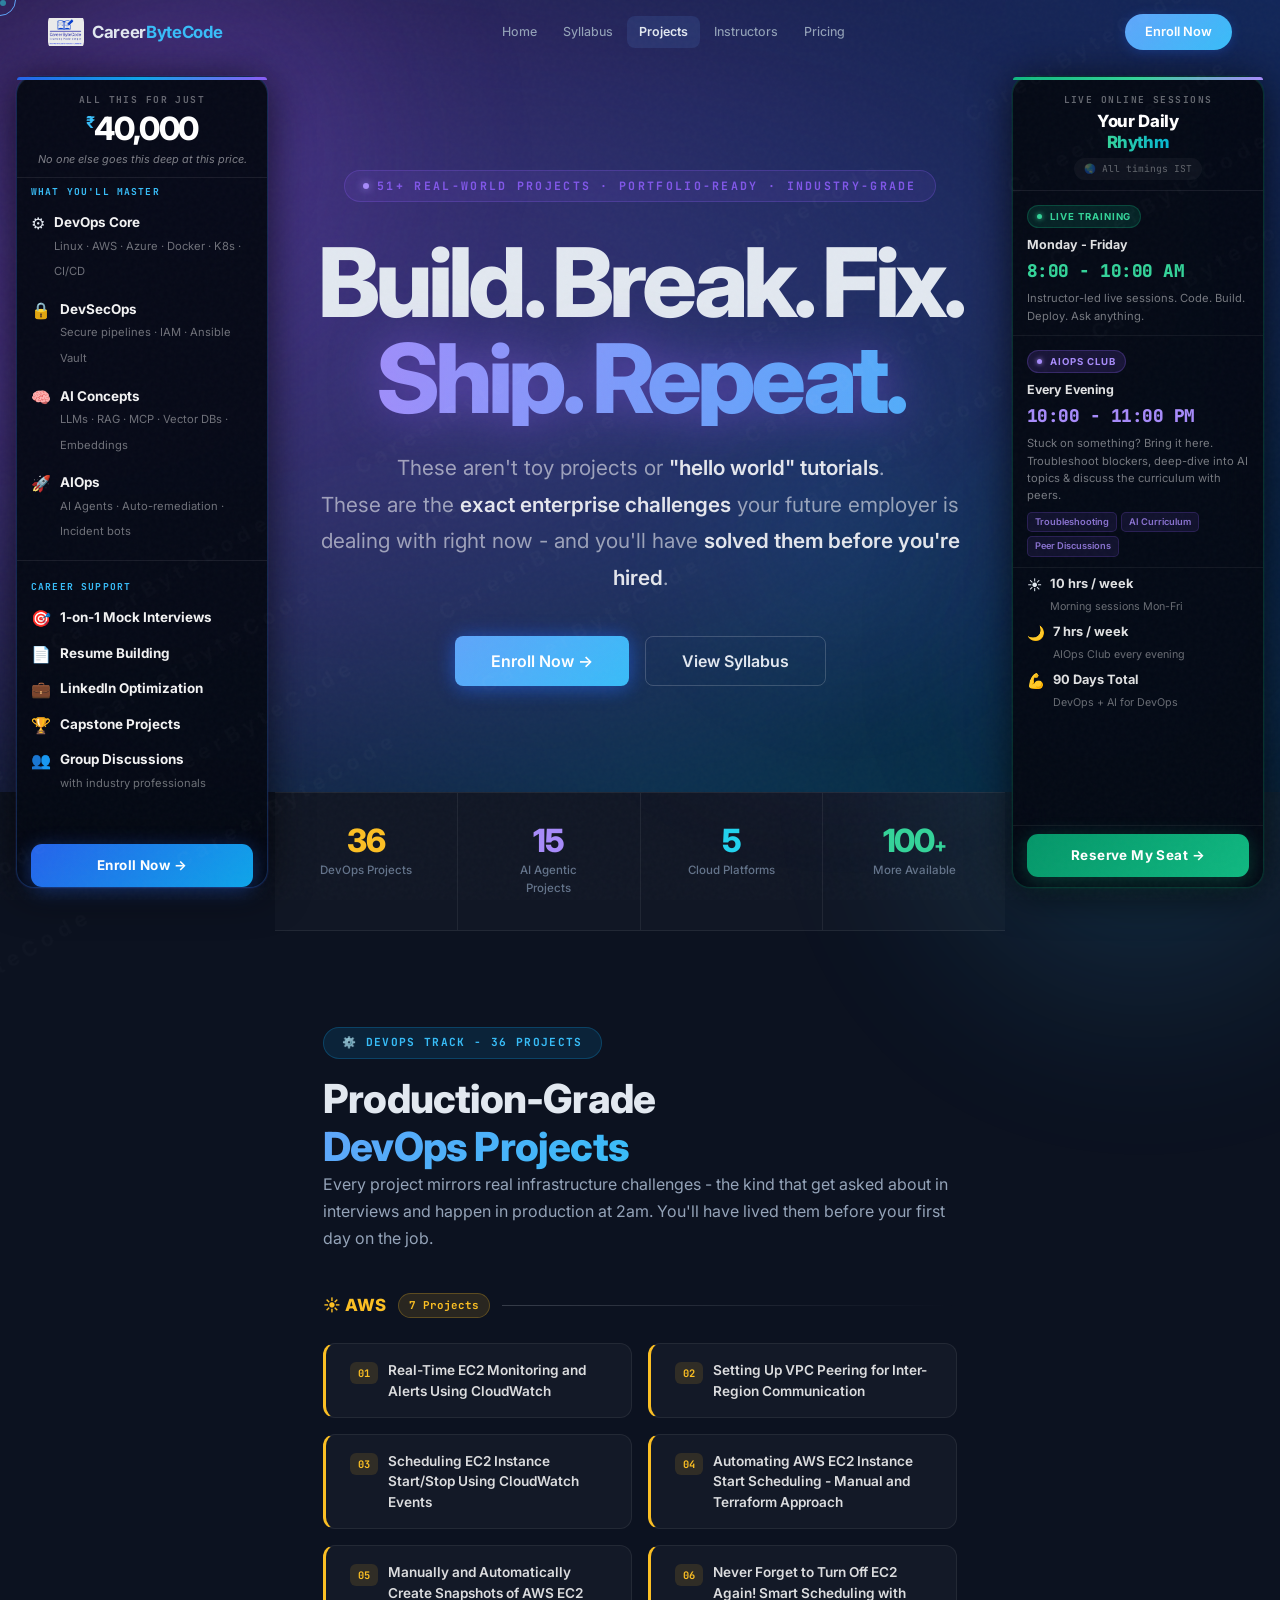
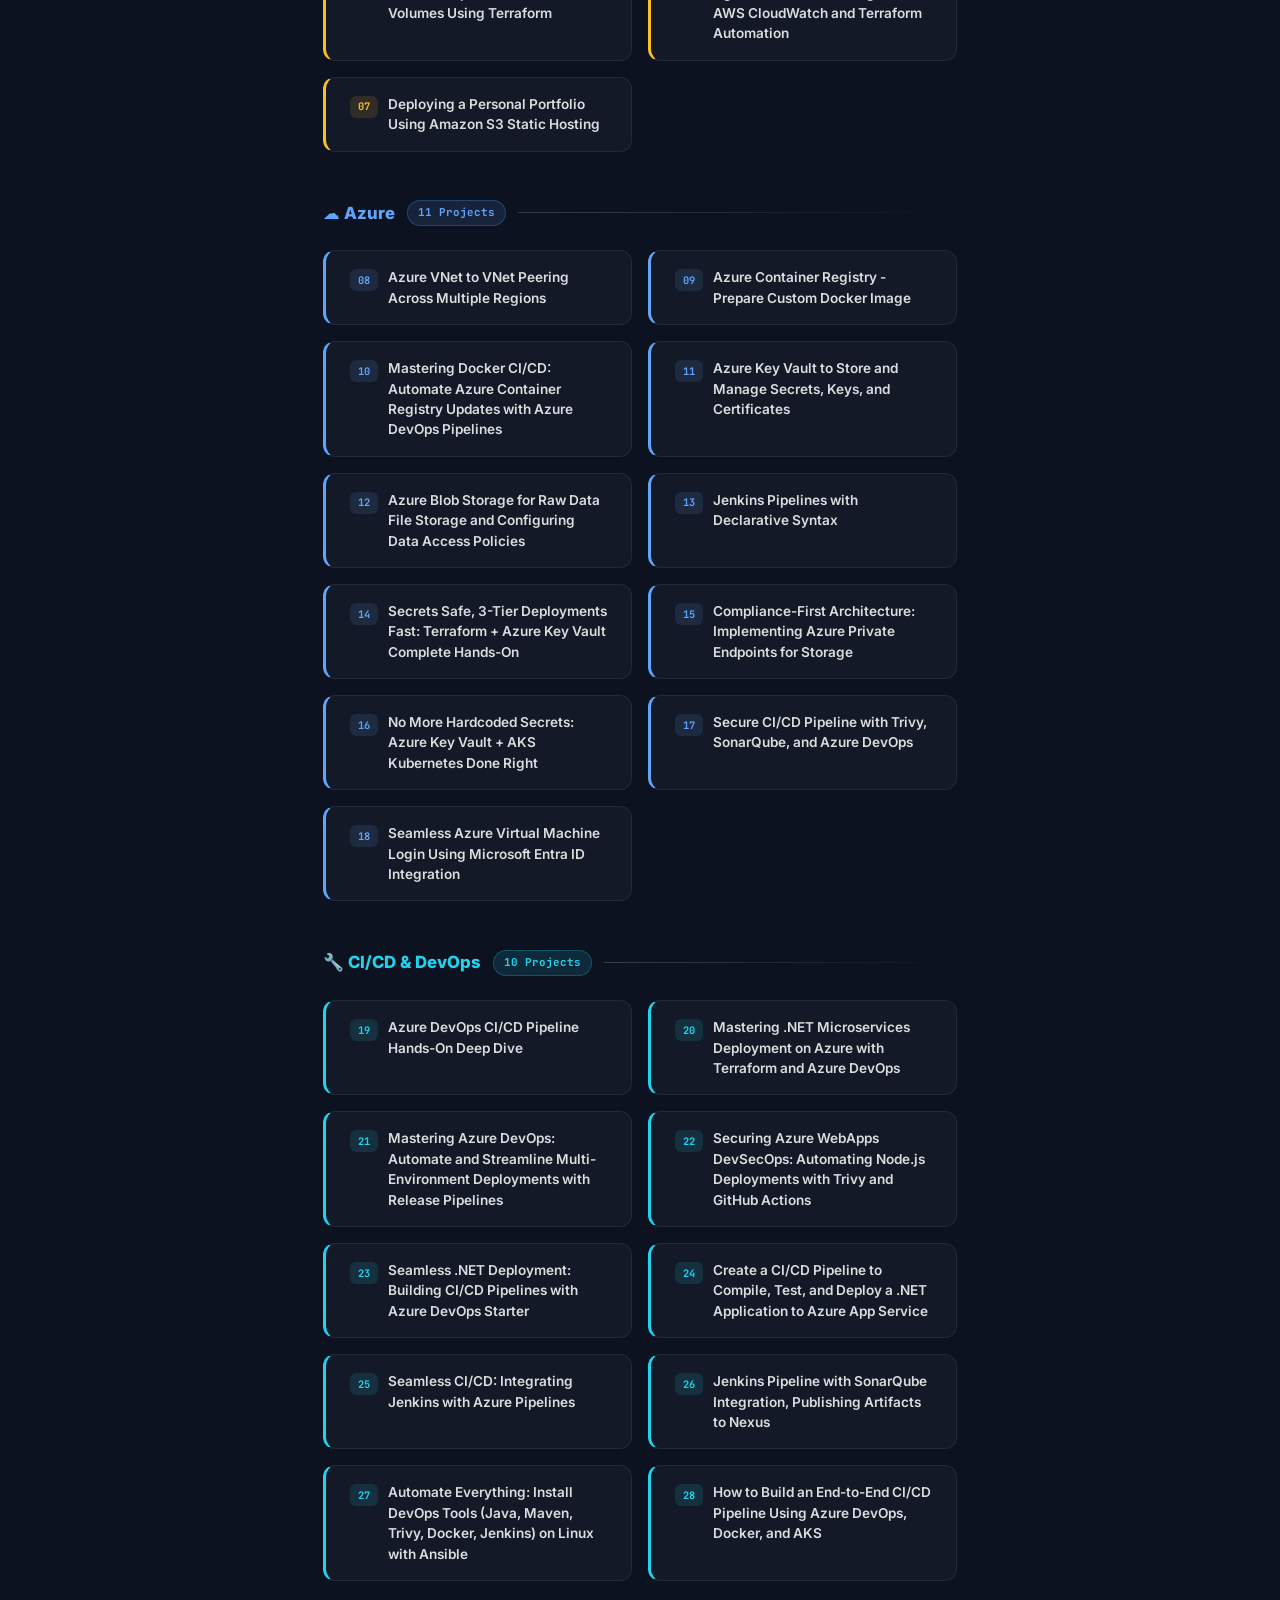
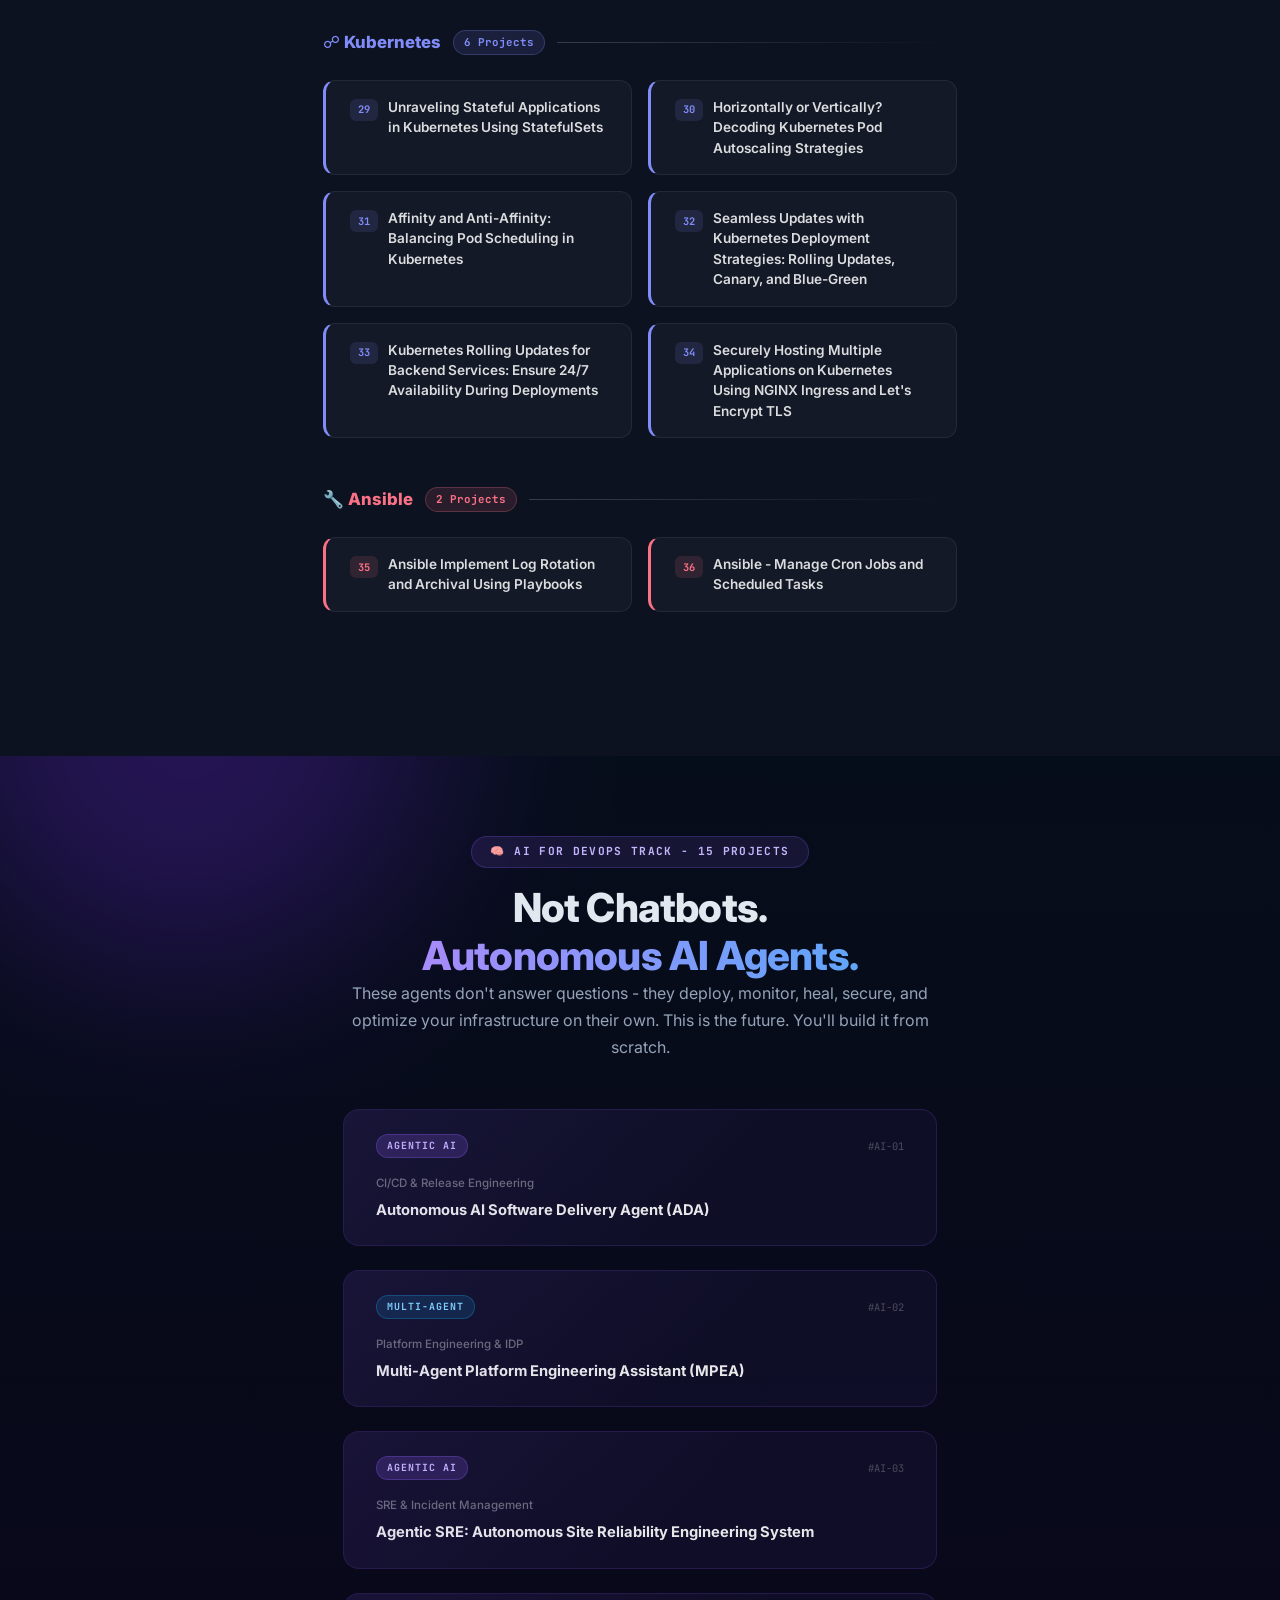
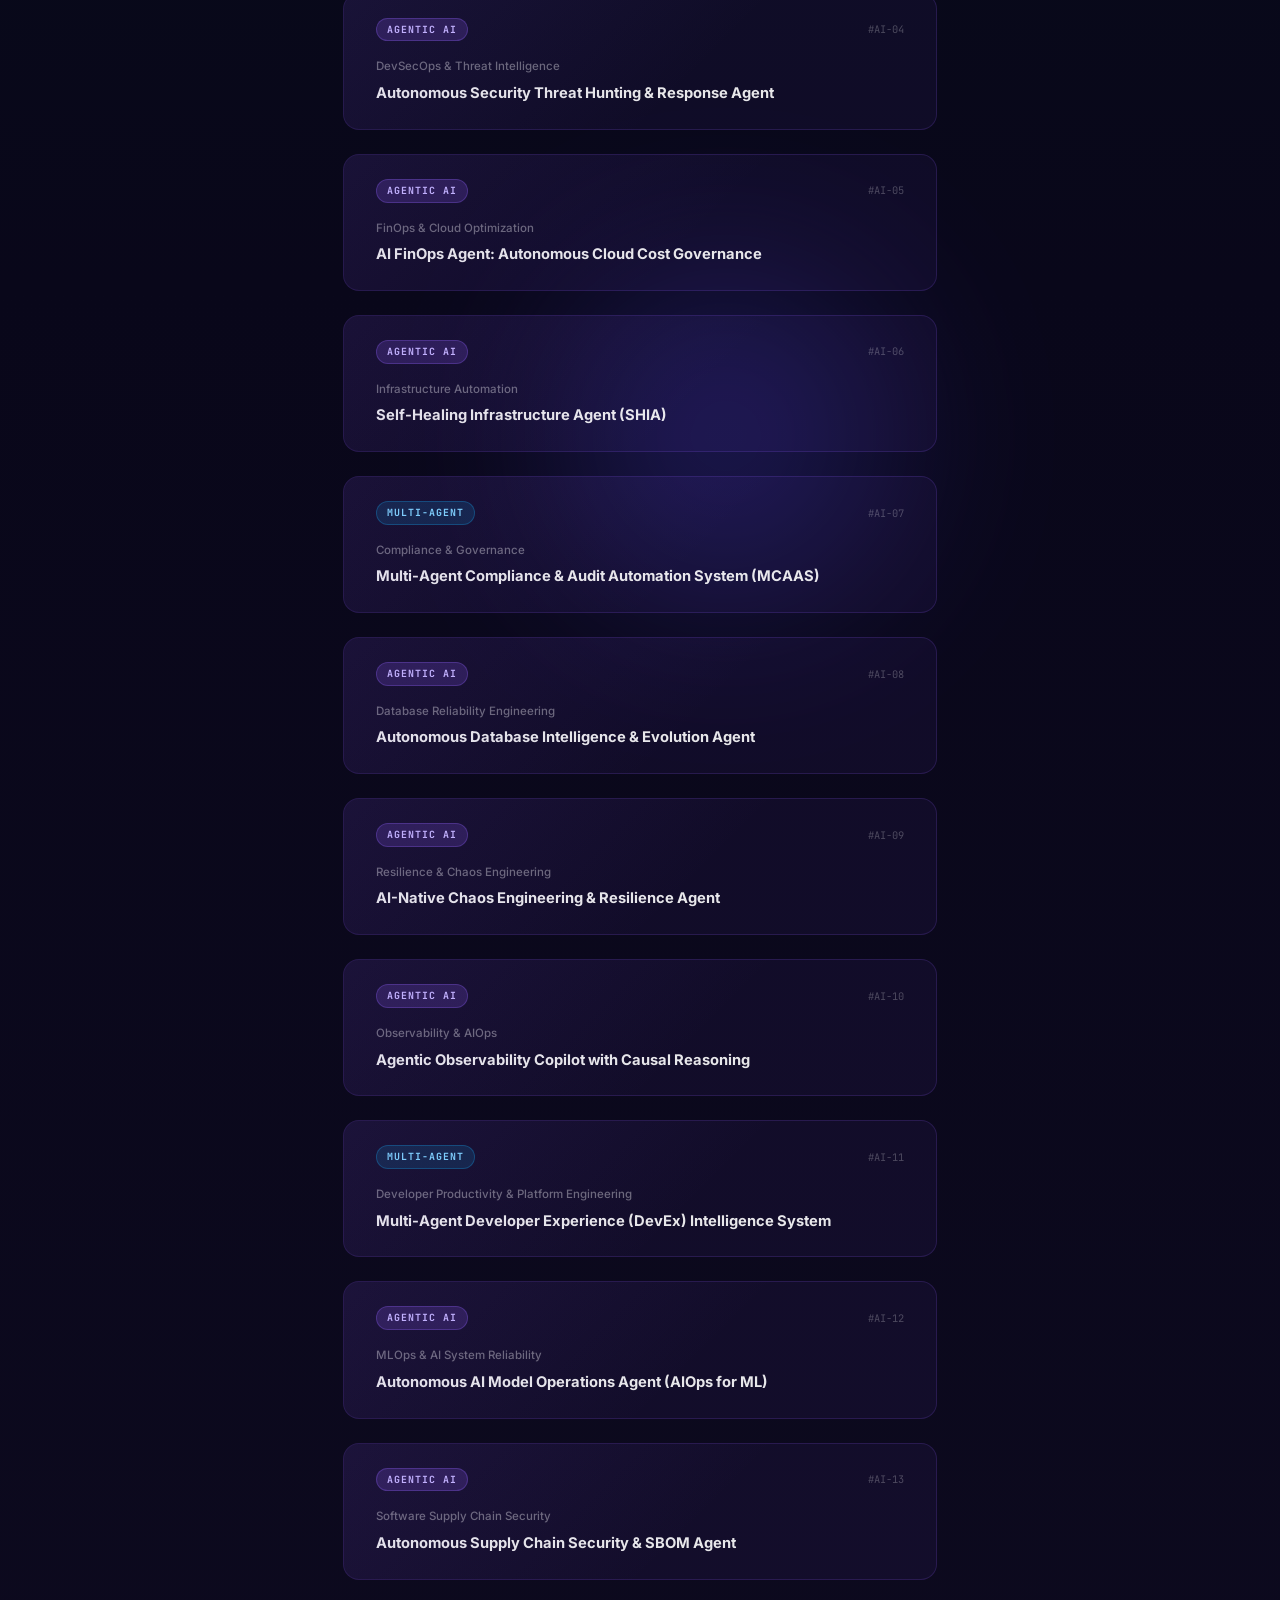
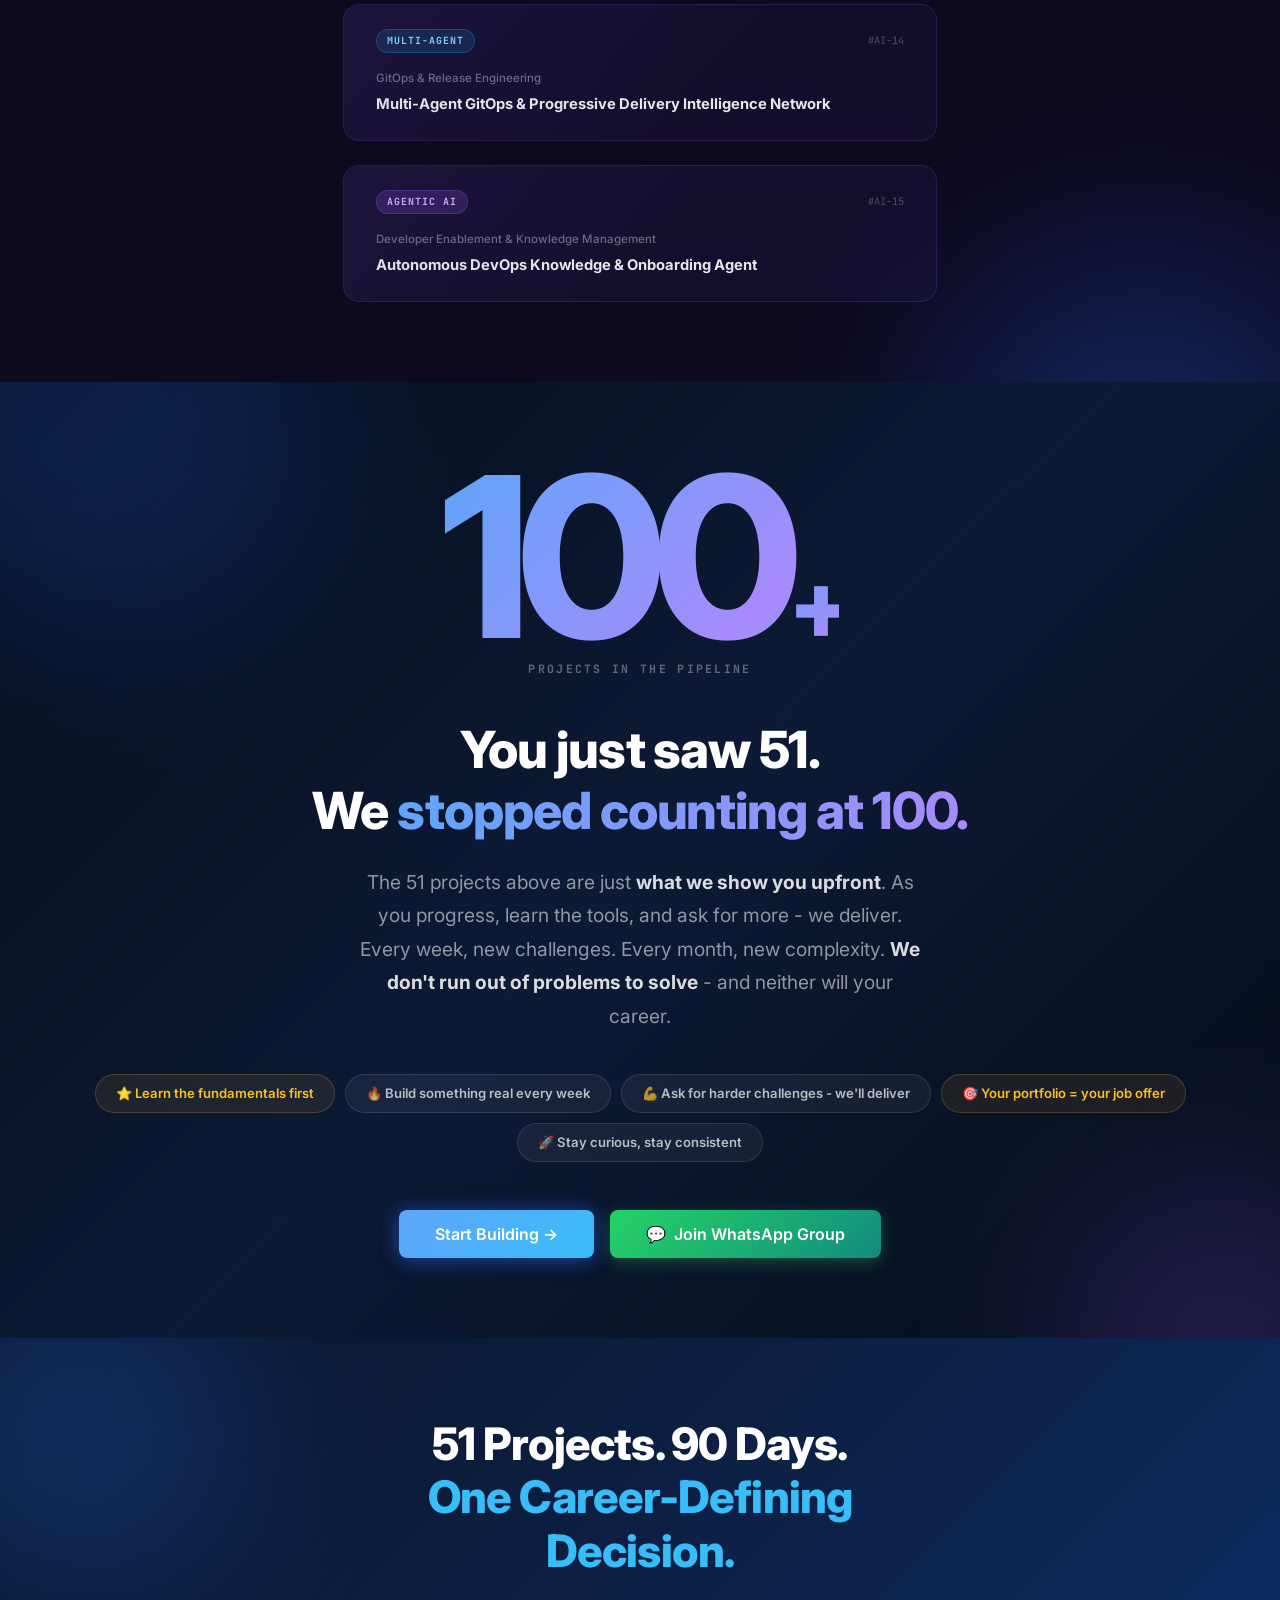
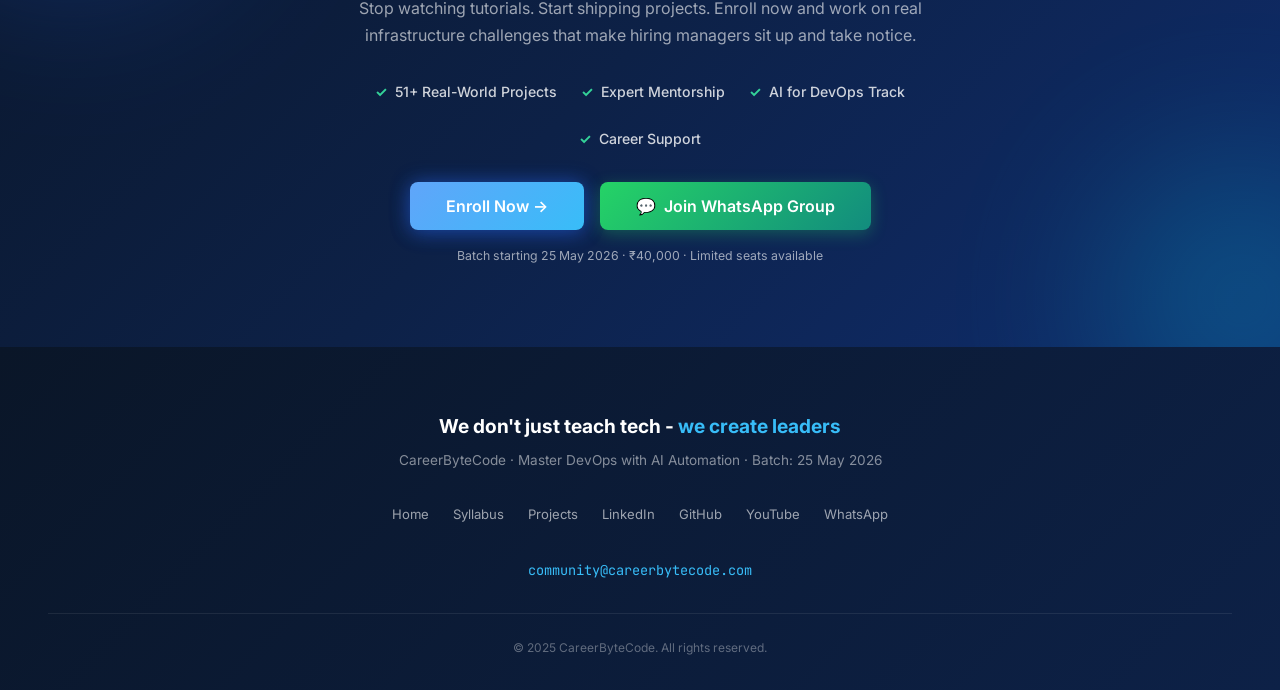
==== commit 7e894bd6: "Add schedule panel + fix content blocked by side panels - Add fixed right-side schedule panel on all" ====
--- a/projects.html
+++ b/projects.html
@@ -106,8 +106,62 @@
   body{padding-bottom:64px;}
 }
 
+/* ===== SCHEDULE PANEL (fixed right, desktop) ===== */
+.schedule-panel{position:fixed;right:16px;top:calc(var(--nav-h,64px) + 12px);bottom:12px;z-index:50;width:252px;background:rgba(5,9,20,0.95);backdrop-filter:blur(24px);-webkit-backdrop-filter:blur(24px);border:1px solid rgba(16,185,129,0.22);border-radius:18px;padding:0;box-shadow:0 4px 40px rgba(0,0,0,0.7),0 0 0 1px rgba(16,185,129,0.08),inset 0 1px 0 rgba(255,255,255,0.06);display:flex;flex-direction:column;}
+.schedule-panel::before{content:'';display:block;height:3px;background:linear-gradient(90deg,#10b981,#34d399,#a78bfa);border-radius:18px 18px 0 0;flex-shrink:0;}
+.sp-scroll{flex:1;overflow-y:auto;display:flex;flex-direction:column;gap:0;padding:0 0 4px;scrollbar-width:thin;scrollbar-color:rgba(16,185,129,0.25) transparent;}
+.sp-scroll::-webkit-scrollbar{width:3px;}
+.sp-scroll::-webkit-scrollbar-thumb{background:rgba(16,185,129,0.3);border-radius:2px;}
+.sp-header{text-align:center;padding:12px 14px 10px;border-bottom:1px solid rgba(255,255,255,0.08);flex-shrink:0;}
+.sp-eyebrow{font-size:0.6rem;font-weight:700;letter-spacing:0.15em;text-transform:uppercase;color:rgba(255,255,255,0.38);font-family:var(--font-mono);margin-bottom:4px;}
+.sp-title{font-size:1.05rem;font-weight:800;color:#fff;line-height:1.25;letter-spacing:-0.02em;}
+.sp-title-accent{background:linear-gradient(90deg,#34d399,#06b6d4);-webkit-background-clip:text;-webkit-text-fill-color:transparent;background-clip:text;}
+.sp-timezone{display:inline-flex;align-items:center;gap:5px;font-size:0.6rem;color:rgba(255,255,255,0.35);margin-top:5px;font-family:var(--font-mono);background:rgba(255,255,255,0.04);padding:3px 10px;border-radius:var(--r-full);}
+.sp-session{padding:10px 14px;}
+.sp-session + .sp-session{border-top:1px solid rgba(255,255,255,0.06);}
+.sp-session-badge{display:inline-flex;align-items:center;gap:5px;font-size:0.6rem;font-weight:700;letter-spacing:0.1em;text-transform:uppercase;padding:3px 9px;border-radius:var(--r-full);margin-bottom:7px;}
+.sp-session--morning .sp-session-badge{background:rgba(16,185,129,0.15);color:#34d399;border:1px solid rgba(16,185,129,0.25);}
+.sp-session--aiops .sp-session-badge{background:rgba(139,92,246,0.15);color:#a78bfa;border:1px solid rgba(139,92,246,0.25);}
+.sp-live-dot{width:5px;height:5px;background:#34d399;border-radius:50%;box-shadow:0 0 5px #34d399;display:inline-block;animation:sp-blink 1.8s ease-in-out infinite;}
+.sp-ai-dot{width:5px;height:5px;background:#a78bfa;border-radius:50%;box-shadow:0 0 5px #a78bfa;display:inline-block;animation:sp-blink 1.8s ease-in-out infinite;}
+@keyframes sp-blink{0%,100%{opacity:1;}50%{opacity:0.3;}}
+.sp-session-days{font-size:0.78rem;font-weight:700;color:rgba(255,255,255,0.88);margin-bottom:2px;}
+.sp-session-time{font-size:1.1rem;font-weight:800;letter-spacing:-0.03em;margin-bottom:5px;font-family:var(--font-mono);}
+.sp-session--morning .sp-session-time{color:#34d399;}
+.sp-session--aiops .sp-session-time{color:#a78bfa;}
+.sp-session-desc{font-size:0.7rem;color:rgba(255,255,255,0.45);line-height:1.55;}
+.sp-tags{display:flex;flex-wrap:wrap;gap:4px;margin-top:7px;}
+.sp-tag{font-size:0.58rem;font-weight:600;padding:2px 7px;border-radius:5px;background:rgba(139,92,246,0.1);color:rgba(167,139,250,0.8);border:1px solid rgba(139,92,246,0.2);}
+.sp-commit{padding:8px 14px;border-top:1px solid rgba(255,255,255,0.06);display:flex;flex-direction:column;gap:7px;}
+.sp-commit-row{display:flex;align-items:flex-start;gap:8px;}
+.sp-ico{font-size:0.9rem;flex-shrink:0;line-height:1.3;}
+.sp-txt strong{display:block;font-size:0.8rem;font-weight:700;color:rgba(255,255,255,0.88);line-height:1.2;}
+.sp-txt span{font-size:0.67rem;color:rgba(255,255,255,0.4);}
+.sp-footer{flex-shrink:0;padding:8px 14px 10px;border-top:1px solid rgba(255,255,255,0.06);}
+.sp-cta{display:block;text-align:center;background:linear-gradient(135deg,#059669,#10b981);color:#fff !important;font-size:0.84rem;font-weight:700;padding:11px;border-radius:11px;text-decoration:none !important;letter-spacing:0.03em;transition:all 0.2s;box-shadow:0 4px 20px rgba(16,185,129,0.28);}
+.sp-cta:hover{transform:translateY(-2px);box-shadow:0 8px 28px rgba(16,185,129,0.42);}
+@media(max-width:1100px){.schedule-panel{display:none;}}
+
 /* ===== STATS BAR ===== */
 .proj-stats{display:flex;justify-content:center;flex-wrap:wrap;gap:0;background:rgba(255,255,255,0.025);border-top:1px solid rgba(255,255,255,0.07);border-bottom:1px solid rgba(255,255,255,0.07);}
+
+/* ===== PANEL-AWARE LAYOUT (desktop only) ===== */
+@media(min-width:1101px){
+  /* Push all main content into the zone between both fixed panels */
+  main{padding-left:275px;padding-right:275px;}
+  /* Re-expand full-bleed sections back to viewport width */
+  .proj-hero,.ai-track-section,.trust-section,.enroll-section{
+    margin-left:-275px;margin-right:-275px;
+  }
+  /* Hero content: restore clearance so title/CTA stay between panels */
+  .proj-hero__content{padding-left:310px !important;padding-right:310px !important;}
+  /* Trust section has no inner container — pad content directly */
+  .trust-section{padding-left:310px;padding-right:310px;}
+  /* Containers inside re-expanded sections: cap width to the safe zone */
+  .ai-track-section .container,.enroll-section > .container{
+    max-width:calc(100vw - 590px);
+  }
+}
 .proj-stat{display:flex;flex-direction:column;align-items:center;padding:var(--sp-4) var(--sp-5);flex:1;min-width:140px;border-right:1px solid rgba(255,255,255,0.07);}
 .proj-stat:last-child{border-right:none;}
 .proj-stat__num{font-size:2rem;font-weight:800;letter-spacing:-0.04em;line-height:1;}
@@ -239,7 +293,7 @@
 }
 
 @media print{
-  .nav,.scroll-progress,.nav__mobile,.orb,.btt,.noise,.value-panel,.value-ticker-wrap,.value-bottom-bar{display:none !important;}
+  .nav,.scroll-progress,.nav__mobile,.orb,.btt,.noise,.value-panel,.schedule-panel,.value-ticker-wrap,.value-bottom-bar{display:none !important;}
   .reveal{opacity:1;transform:none;}
   body{background:#fff;color:#000;}
 }
@@ -303,6 +357,51 @@
   </div>
   <div class="vp-footer">
     <a class="vp-cta" href="https://wa.link/0nmn9p" target="_blank" rel="noopener noreferrer">Enroll Now &rarr;</a>
+  </div>
+</aside>
+
+<!-- SCHEDULE PANEL (fixed right, desktop) -->
+<aside class="schedule-panel" aria-label="Course schedule">
+  <div class="sp-header">
+    <div class="sp-eyebrow">Live Online Sessions</div>
+    <div class="sp-title">Your Daily<br><span class="sp-title-accent">Rhythm</span></div>
+    <div class="sp-timezone">&#127759; All timings IST</div>
+  </div>
+  <div class="sp-scroll">
+    <div class="sp-session sp-session--morning">
+      <div class="sp-session-badge"><span class="sp-live-dot"></span>&nbsp;Live Training</div>
+      <div class="sp-session-days">Monday - Friday</div>
+      <div class="sp-session-time">8:00 - 10:00 AM</div>
+      <div class="sp-session-desc">Instructor-led live sessions. Code. Build. Deploy. Ask anything.</div>
+    </div>
+    <div class="sp-session sp-session--aiops">
+      <div class="sp-session-badge"><span class="sp-ai-dot"></span>&nbsp;AIOps Club</div>
+      <div class="sp-session-days">Every Evening</div>
+      <div class="sp-session-time">10:00 - 11:00 PM</div>
+      <div class="sp-session-desc">Stuck on something? Bring it here. Troubleshoot blockers, deep-dive into AI topics &amp; discuss the curriculum with peers.</div>
+      <div class="sp-tags">
+        <span class="sp-tag">Troubleshooting</span>
+        <span class="sp-tag">AI Curriculum</span>
+        <span class="sp-tag">Peer Discussions</span>
+      </div>
+    </div>
+    <div class="sp-commit">
+      <div class="sp-commit-row">
+        <span class="sp-ico">&#9728;&#65039;</span>
+        <div class="sp-txt"><strong>10 hrs / week</strong><span>Morning sessions Mon-Fri</span></div>
+      </div>
+      <div class="sp-commit-row">
+        <span class="sp-ico">&#127769;</span>
+        <div class="sp-txt"><strong>7 hrs / week</strong><span>AIOps Club every evening</span></div>
+      </div>
+      <div class="sp-commit-row">
+        <span class="sp-ico">&#128170;</span>
+        <div class="sp-txt"><strong>90 Days Total</strong><span>DevOps + AI for DevOps</span></div>
+      </div>
+    </div>
+  </div>
+  <div class="sp-footer">
+    <a class="sp-cta" href="https://wa.link/0nmn9p" target="_blank" rel="noopener noreferrer">Reserve My Seat &rarr;</a>
   </div>
 </aside>
 
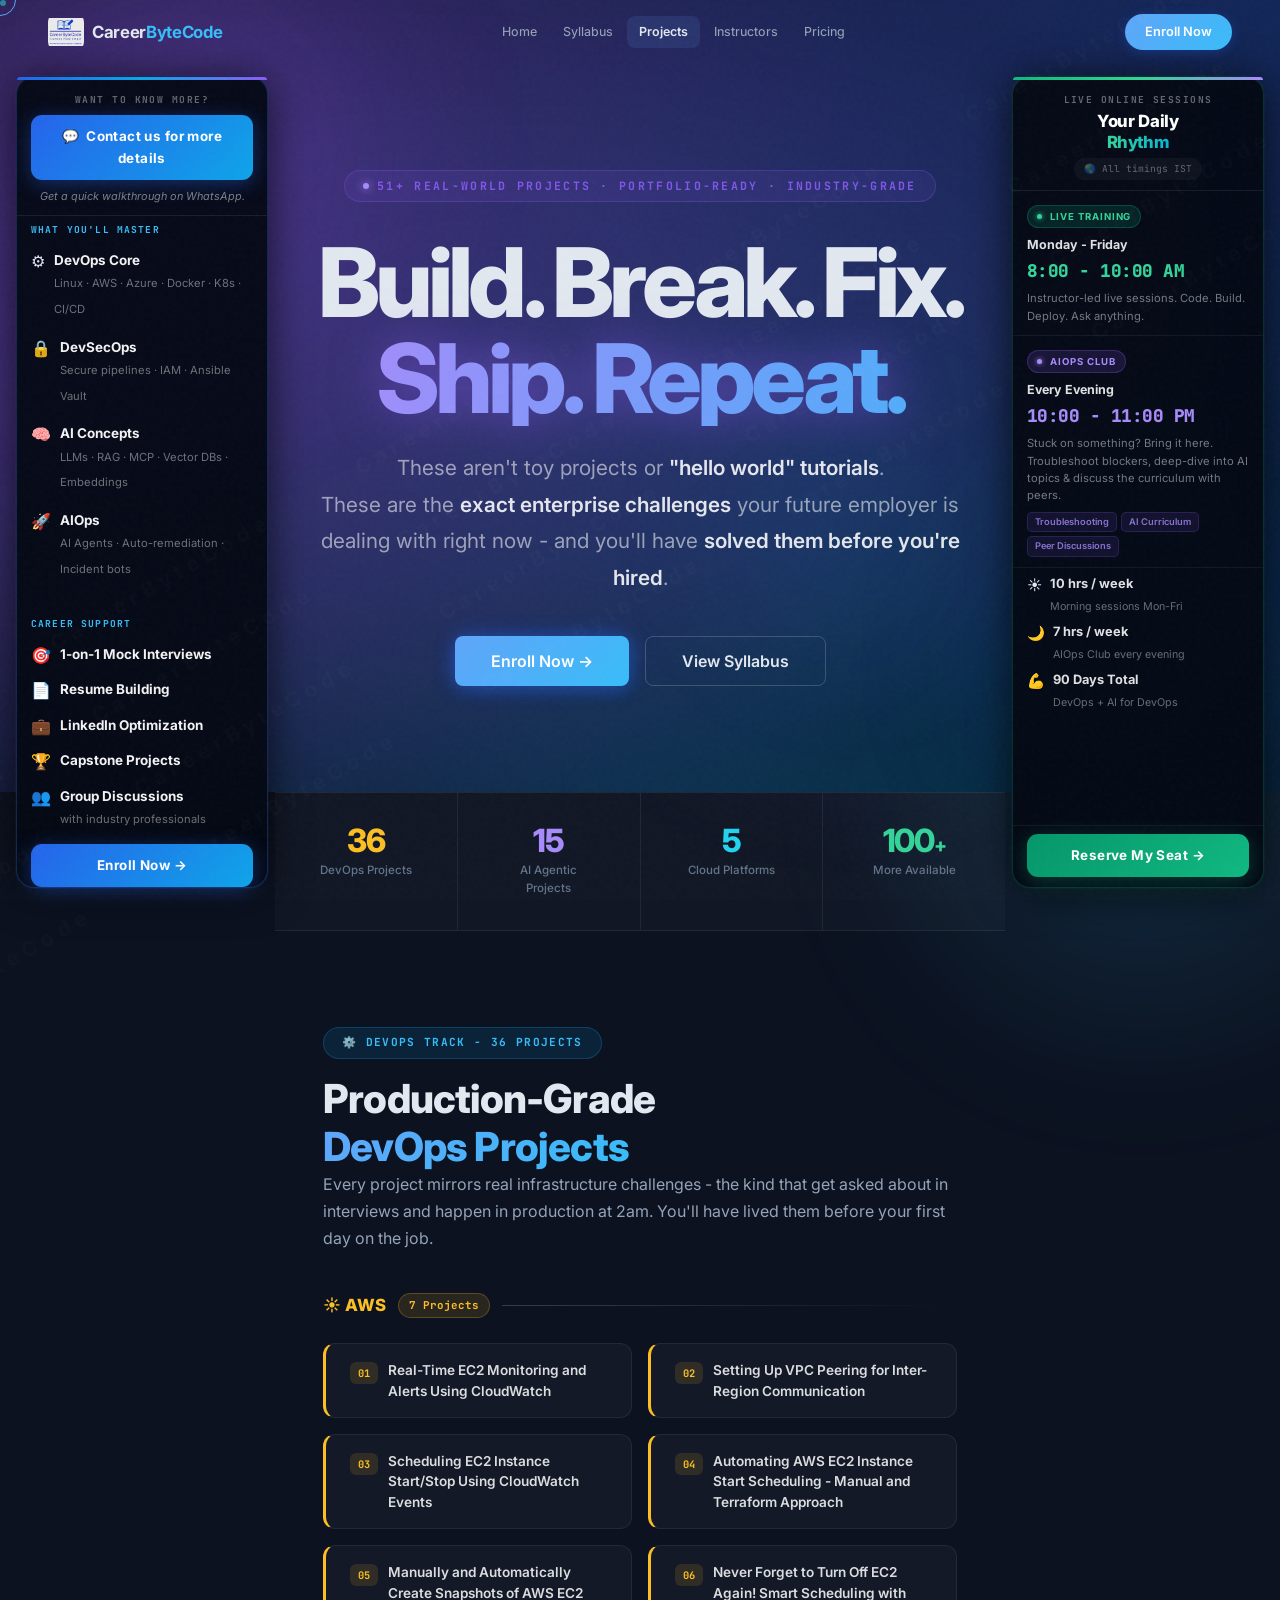
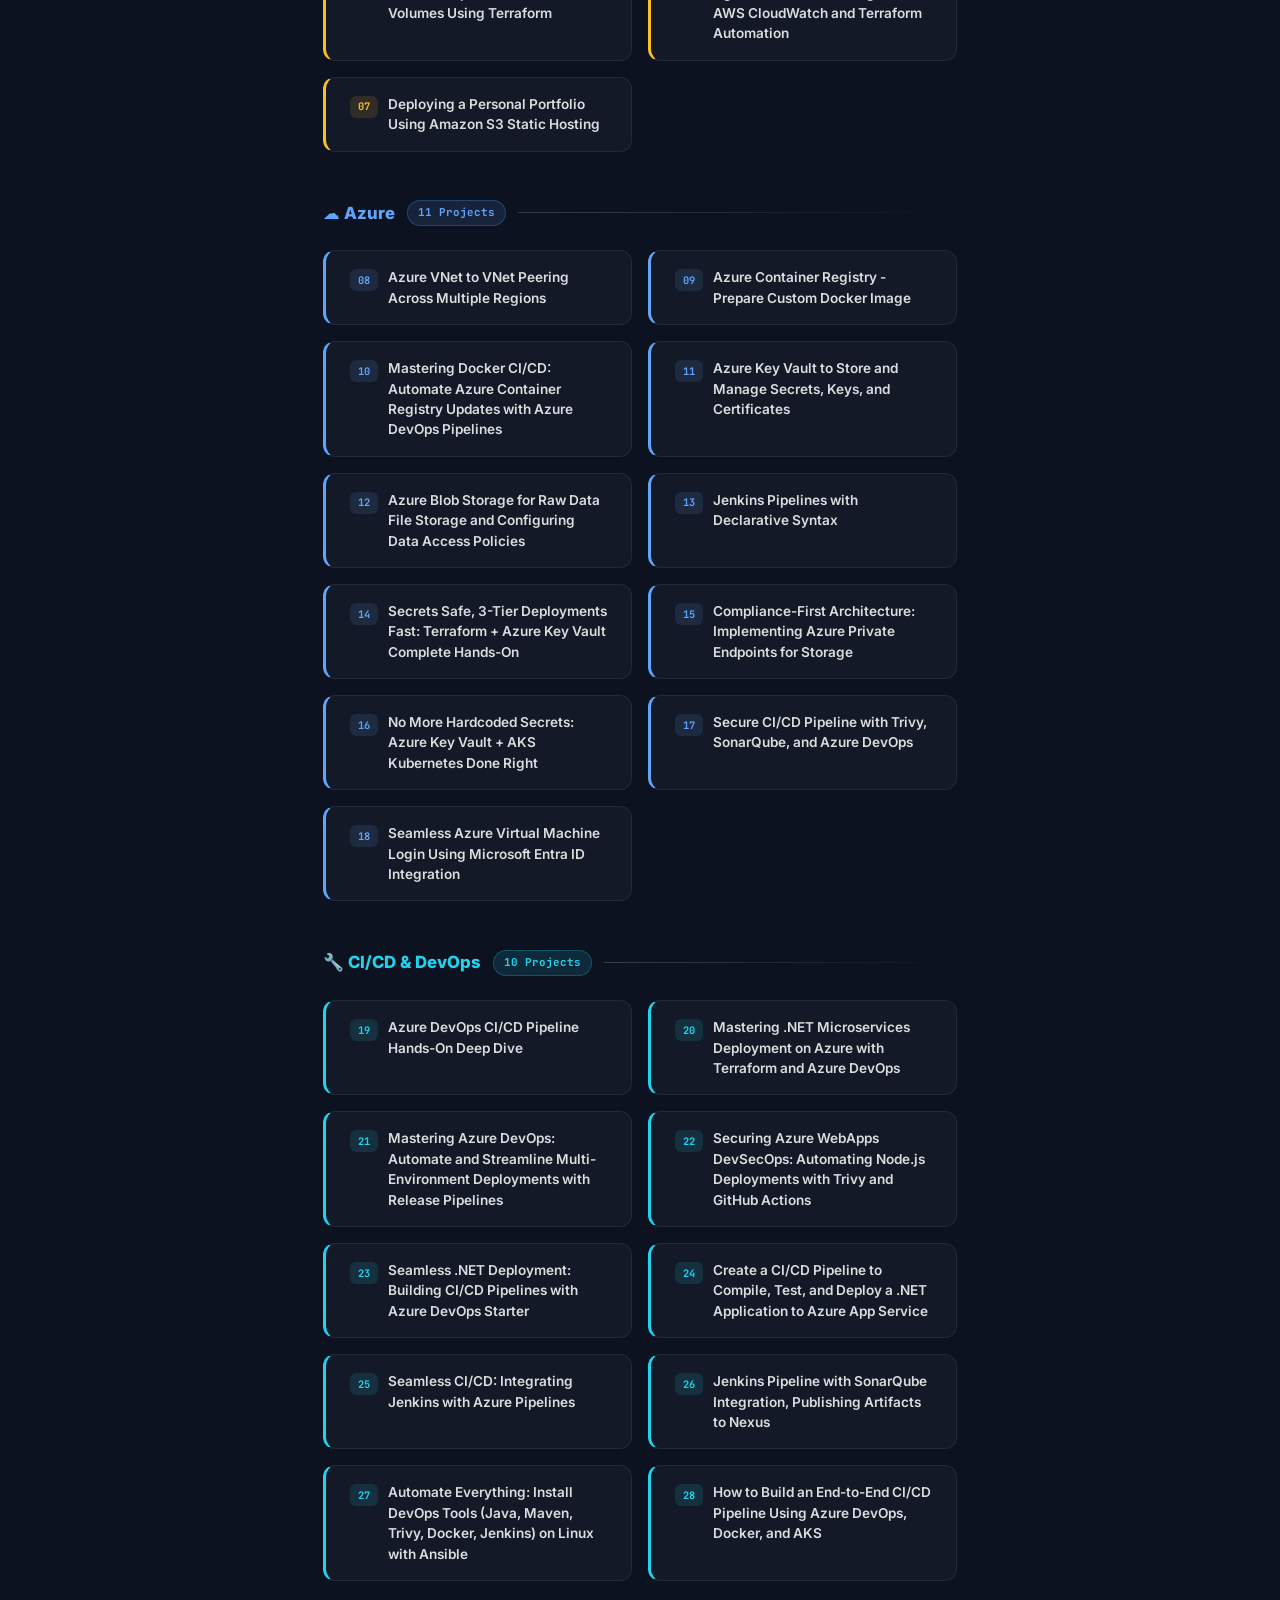
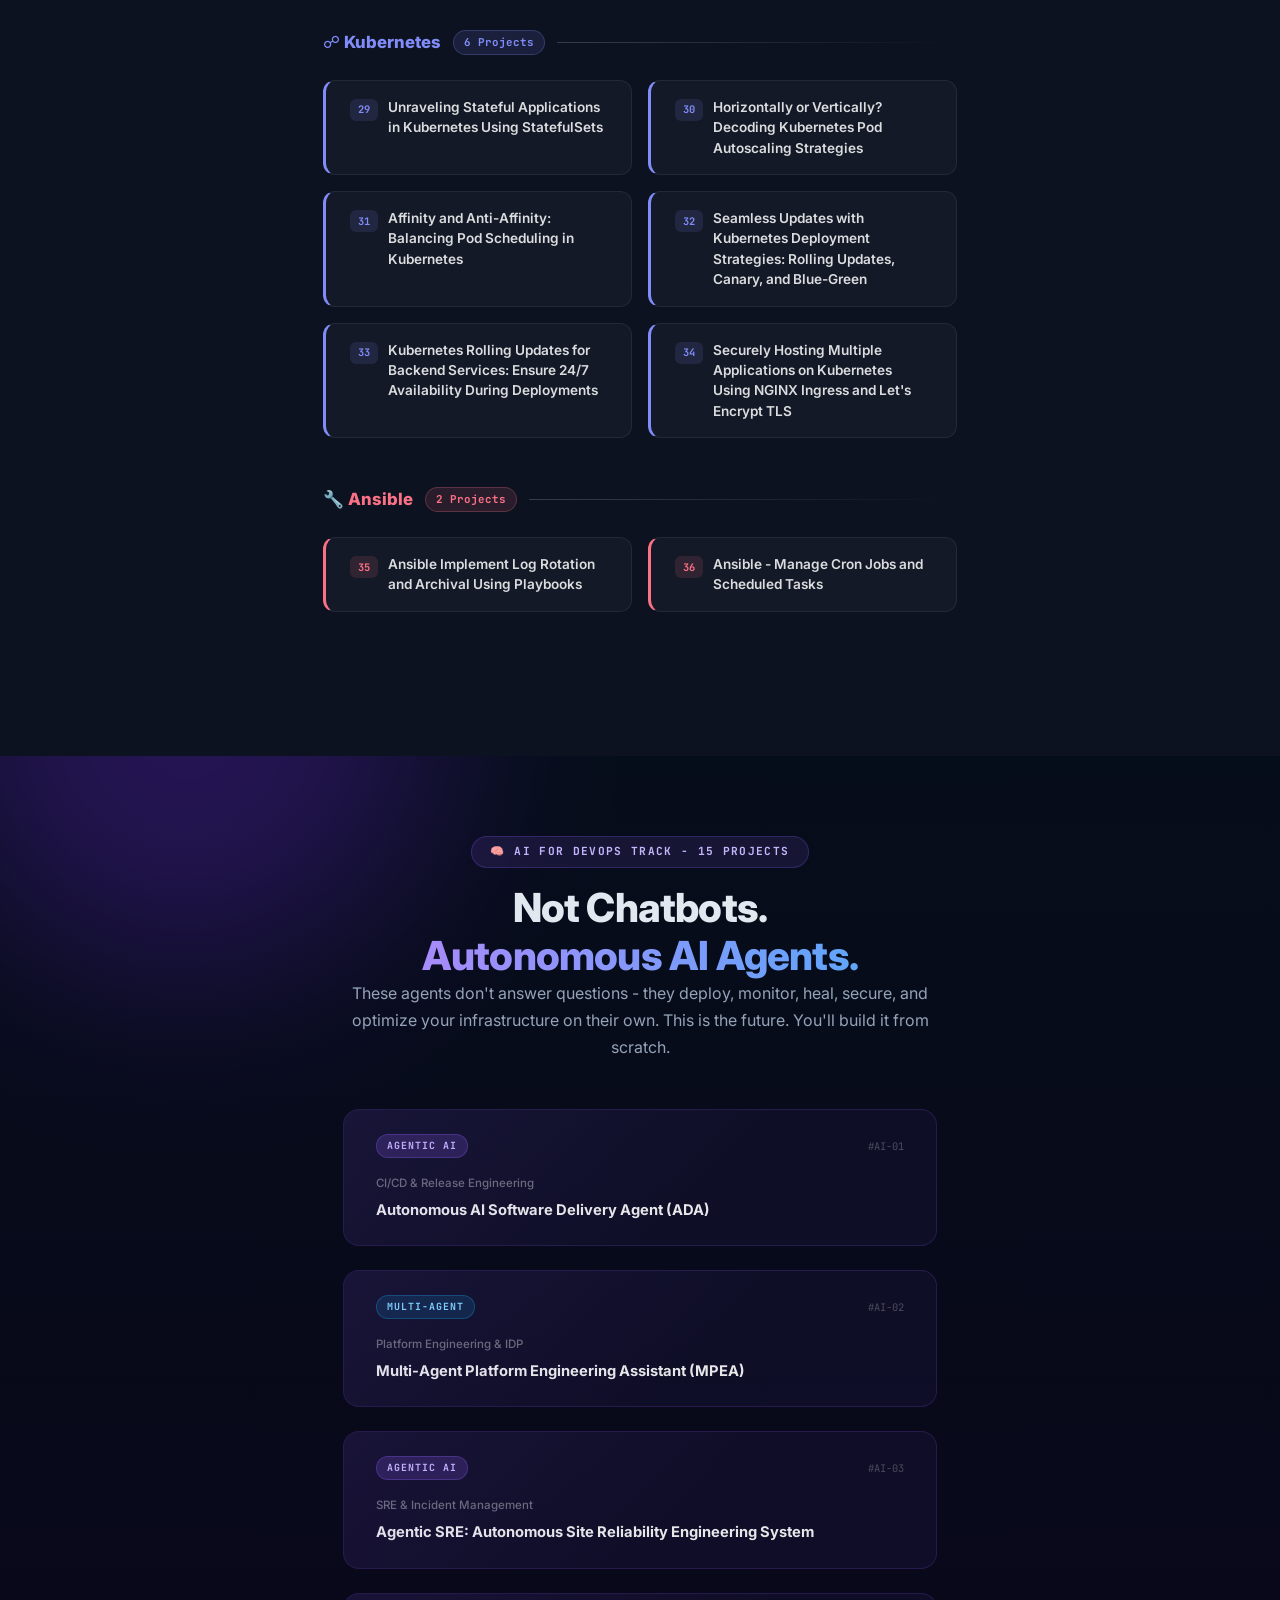
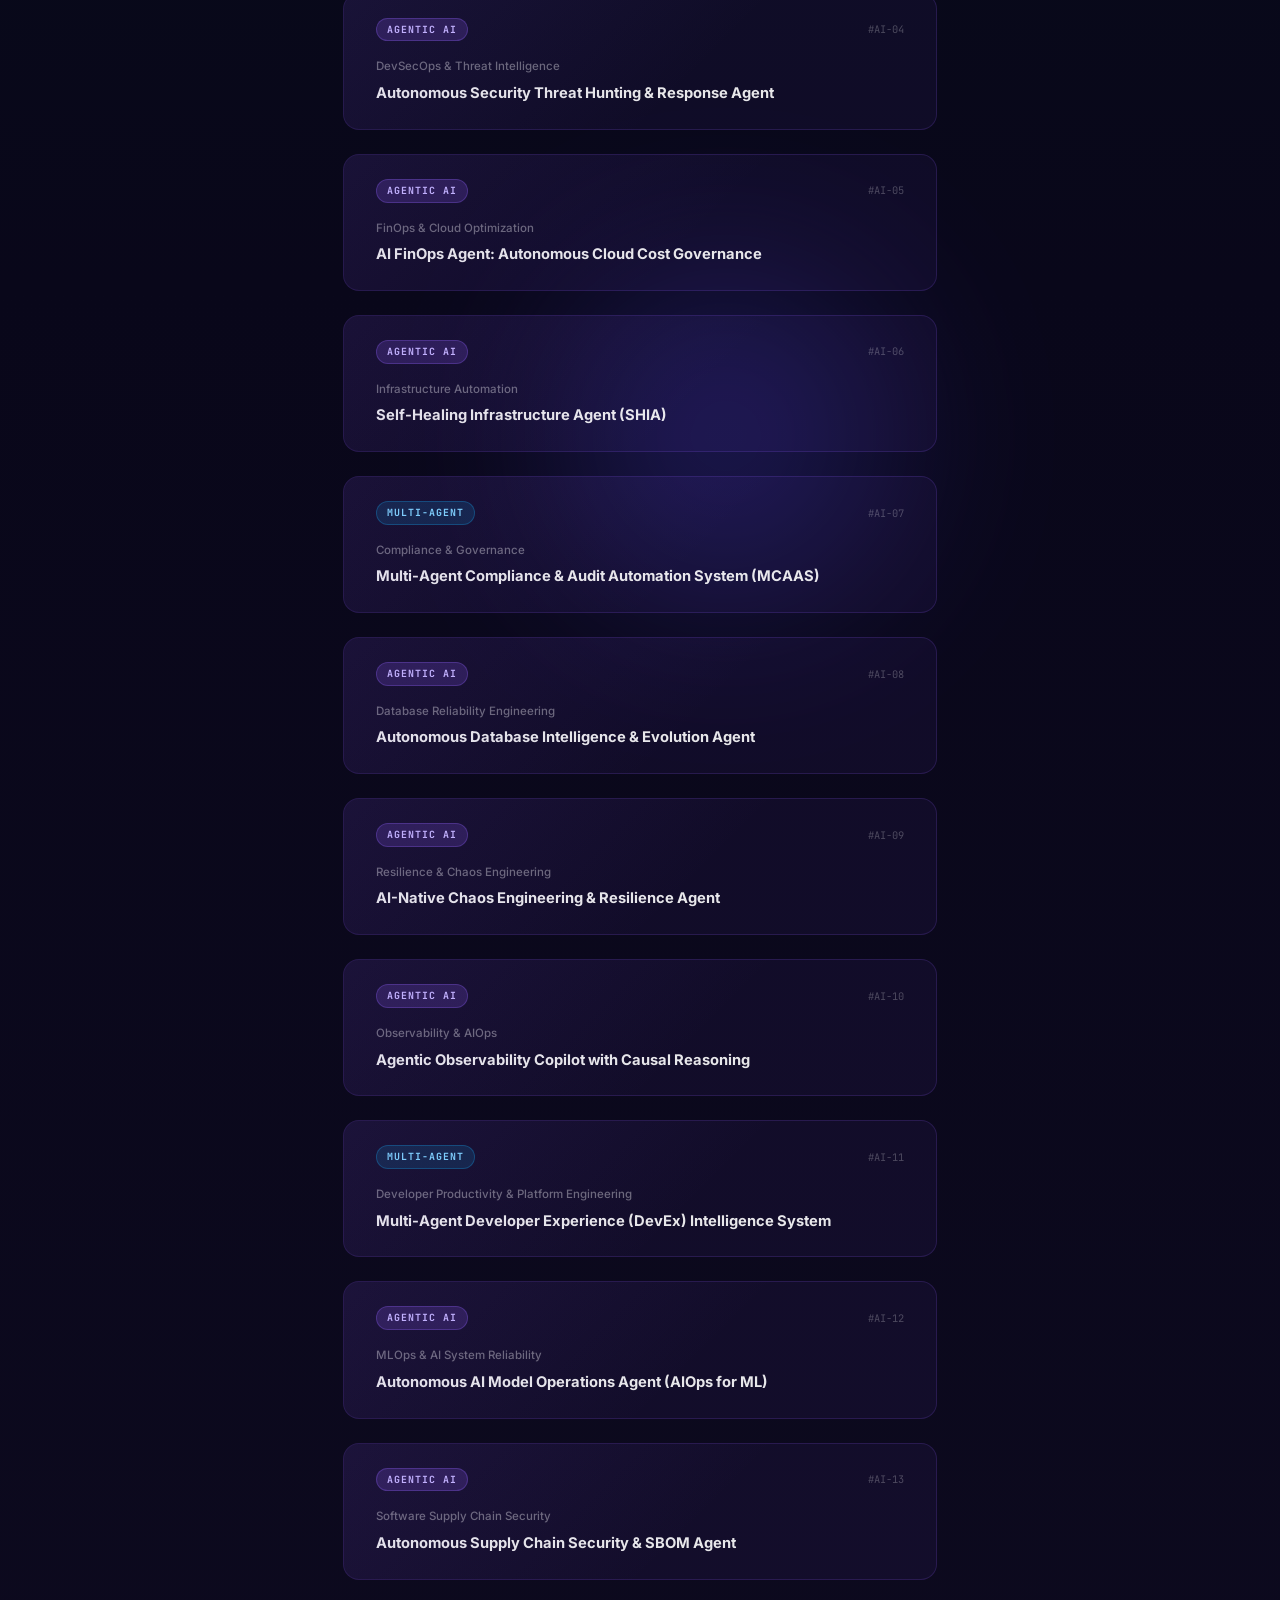
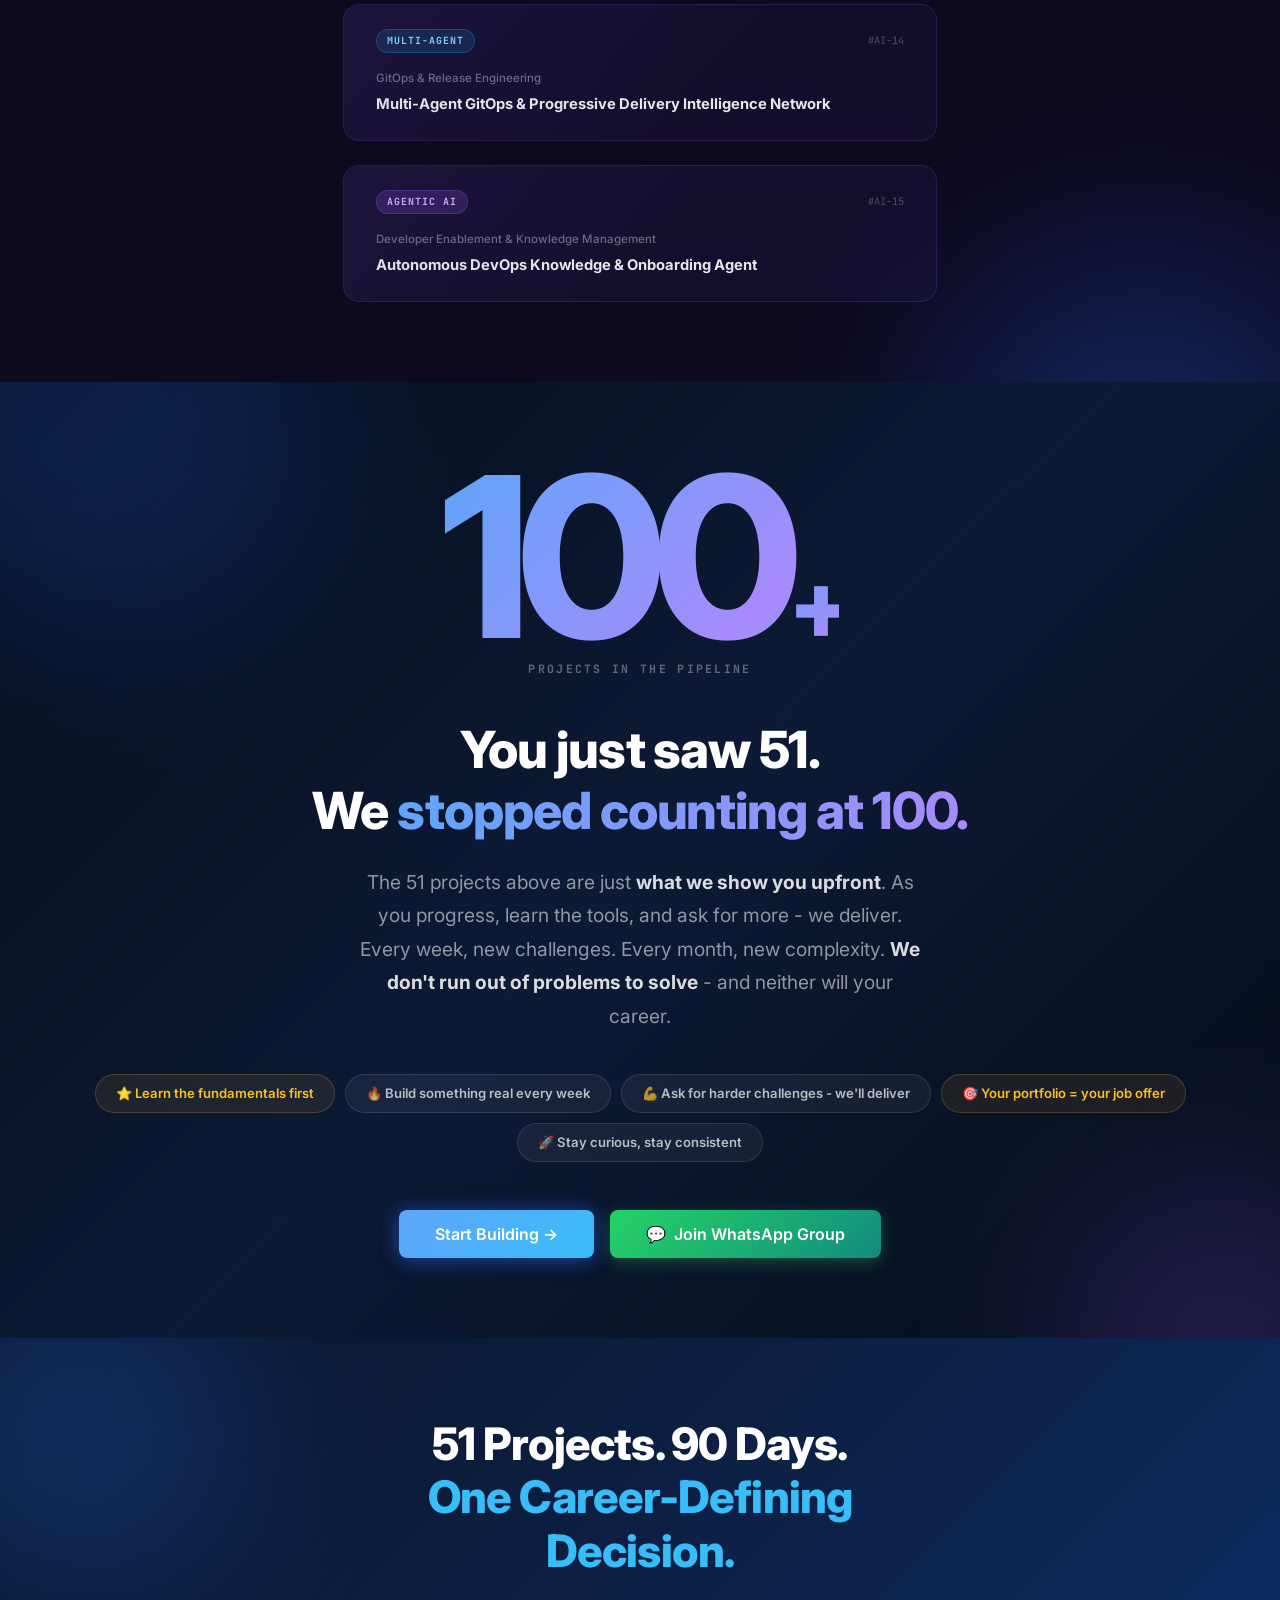
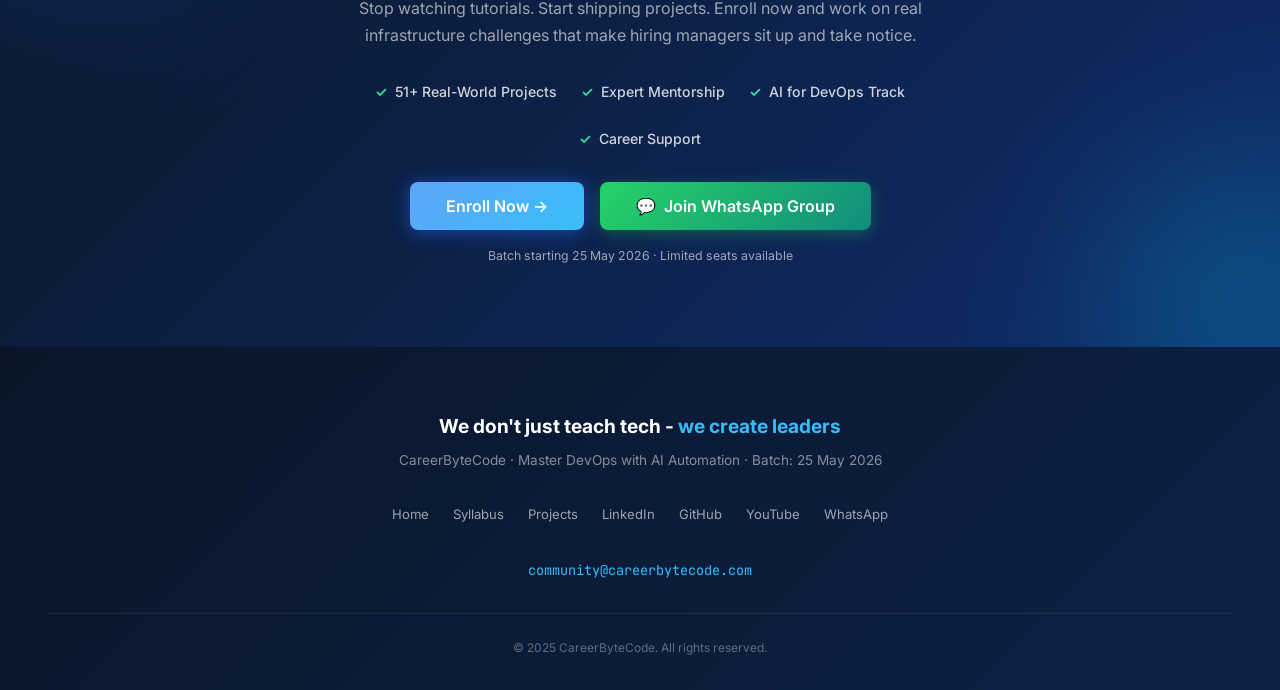
==== commit 1474d7f8: "Replace price details with "Contact us for more details" WhatsApp CTA Co-Authored-By: Claude Opus 4." ====
--- a/projects.html
+++ b/projects.html
@@ -308,11 +308,11 @@
 <div class="scroll-progress" role="progressbar" aria-label="Page scroll progress"></div>
 
 <!-- VALUE PANEL (fixed left, desktop) -->
-<aside class="value-panel" aria-label="Course value at &#8377;40,000">
+<aside class="value-panel" aria-label="DevOps with AI course">
   <div class="vp-header">
-    <div class="vp-eyebrow">All this for just</div>
-    <div class="vp-price"><sup>&#8377;</sup>40,000</div>
-    <div class="vp-hook">No one else goes this deep at this price.</div>
+    <div class="vp-eyebrow">Want to know more?</div>
+    <a class="vp-cta" href="https://wa.link/0nmn9p" target="_blank" rel="noopener noreferrer" style="margin-top:8px;">&#128172;&nbsp; Contact us for more details</a>
+    <div class="vp-hook" style="margin-top:8px;">Get a quick walkthrough on WhatsApp.</div>
   </div>
   <div class="vp-scroll">
     <div class="vp-label">What you'll master</div>
@@ -910,7 +910,7 @@
       <a class="btn btn--primary btn--lg btn--magnetic btn--glow" href="https://wa.link/0nmn9p" target="_blank" rel="noopener noreferrer">Enroll Now &rarr;</a>
       <a class="btn btn--whatsapp btn--lg btn--magnetic" href="https://chat.whatsapp.com/LZcOu7p3NWRAW7ZuimtTPn" target="_blank" rel="noopener noreferrer">&#128172;&nbsp; Join WhatsApp Group</a>
     </div>
-    <p class="cta-note-sm reveal">Batch starting 25 May 2026 &middot; &#8377;40,000 &middot; Limited seats available</p>
+    <p class="cta-note-sm reveal">Batch starting 25 May 2026 &middot; Limited seats available</p>
   </div>
 </section>
 
@@ -934,12 +934,12 @@
 </footer>
 
 <!-- MOBILE BOTTOM ENROLL BAR -->
-<div class="value-bottom-bar" aria-label="Enroll now">
+<div class="value-bottom-bar" aria-label="Contact us">
   <div class="vbb-info">
-    <strong>&#8377;40,000 &middot; Everything included</strong>
+    <strong>Everything included</strong>
     <span>DevOps + AI + Career Support</span>
   </div>
-  <a class="vbb-btn" href="https://wa.link/0nmn9p" target="_blank" rel="noopener noreferrer">Enroll Now &rarr;</a>
+  <a class="vbb-btn" href="https://wa.link/0nmn9p" target="_blank" rel="noopener noreferrer">Contact us &rarr;</a>
 </div>
 
 <button class="btt" aria-label="Back to top" title="Back to top">&#x2191;</button>
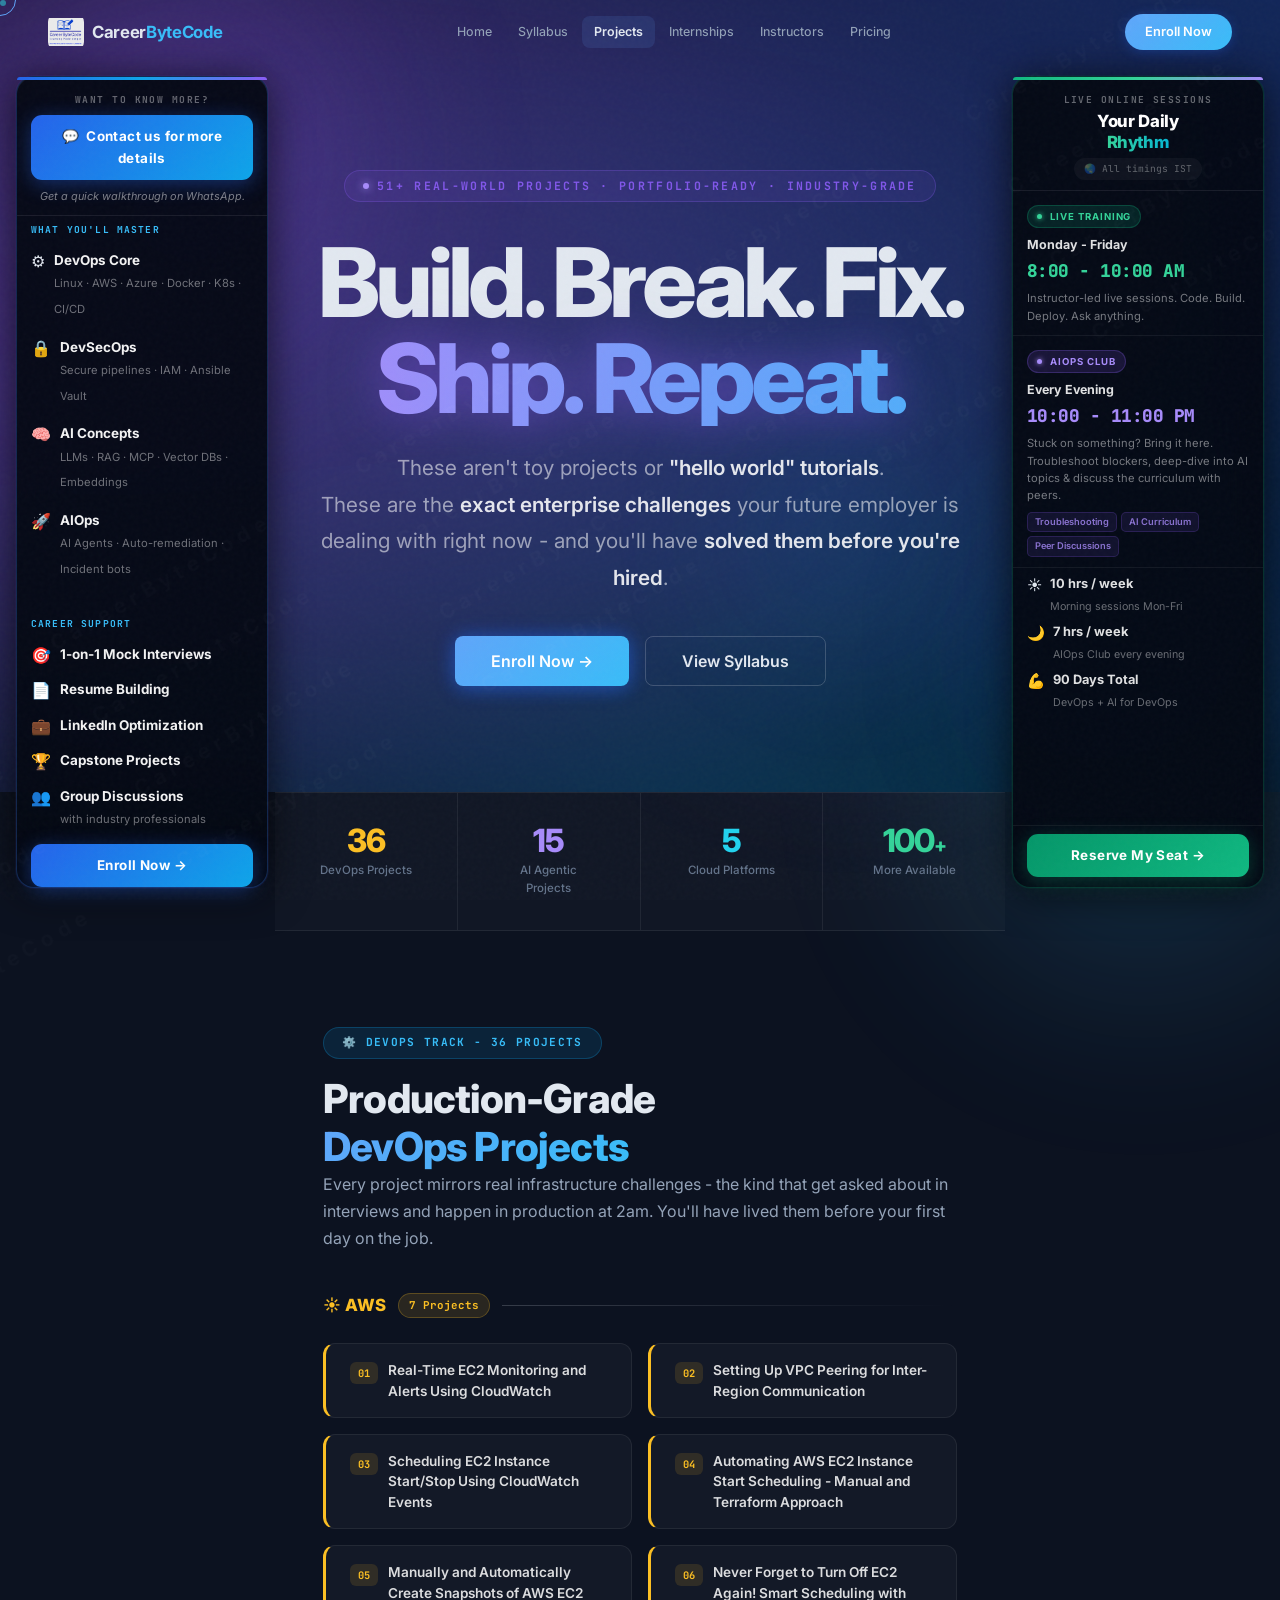
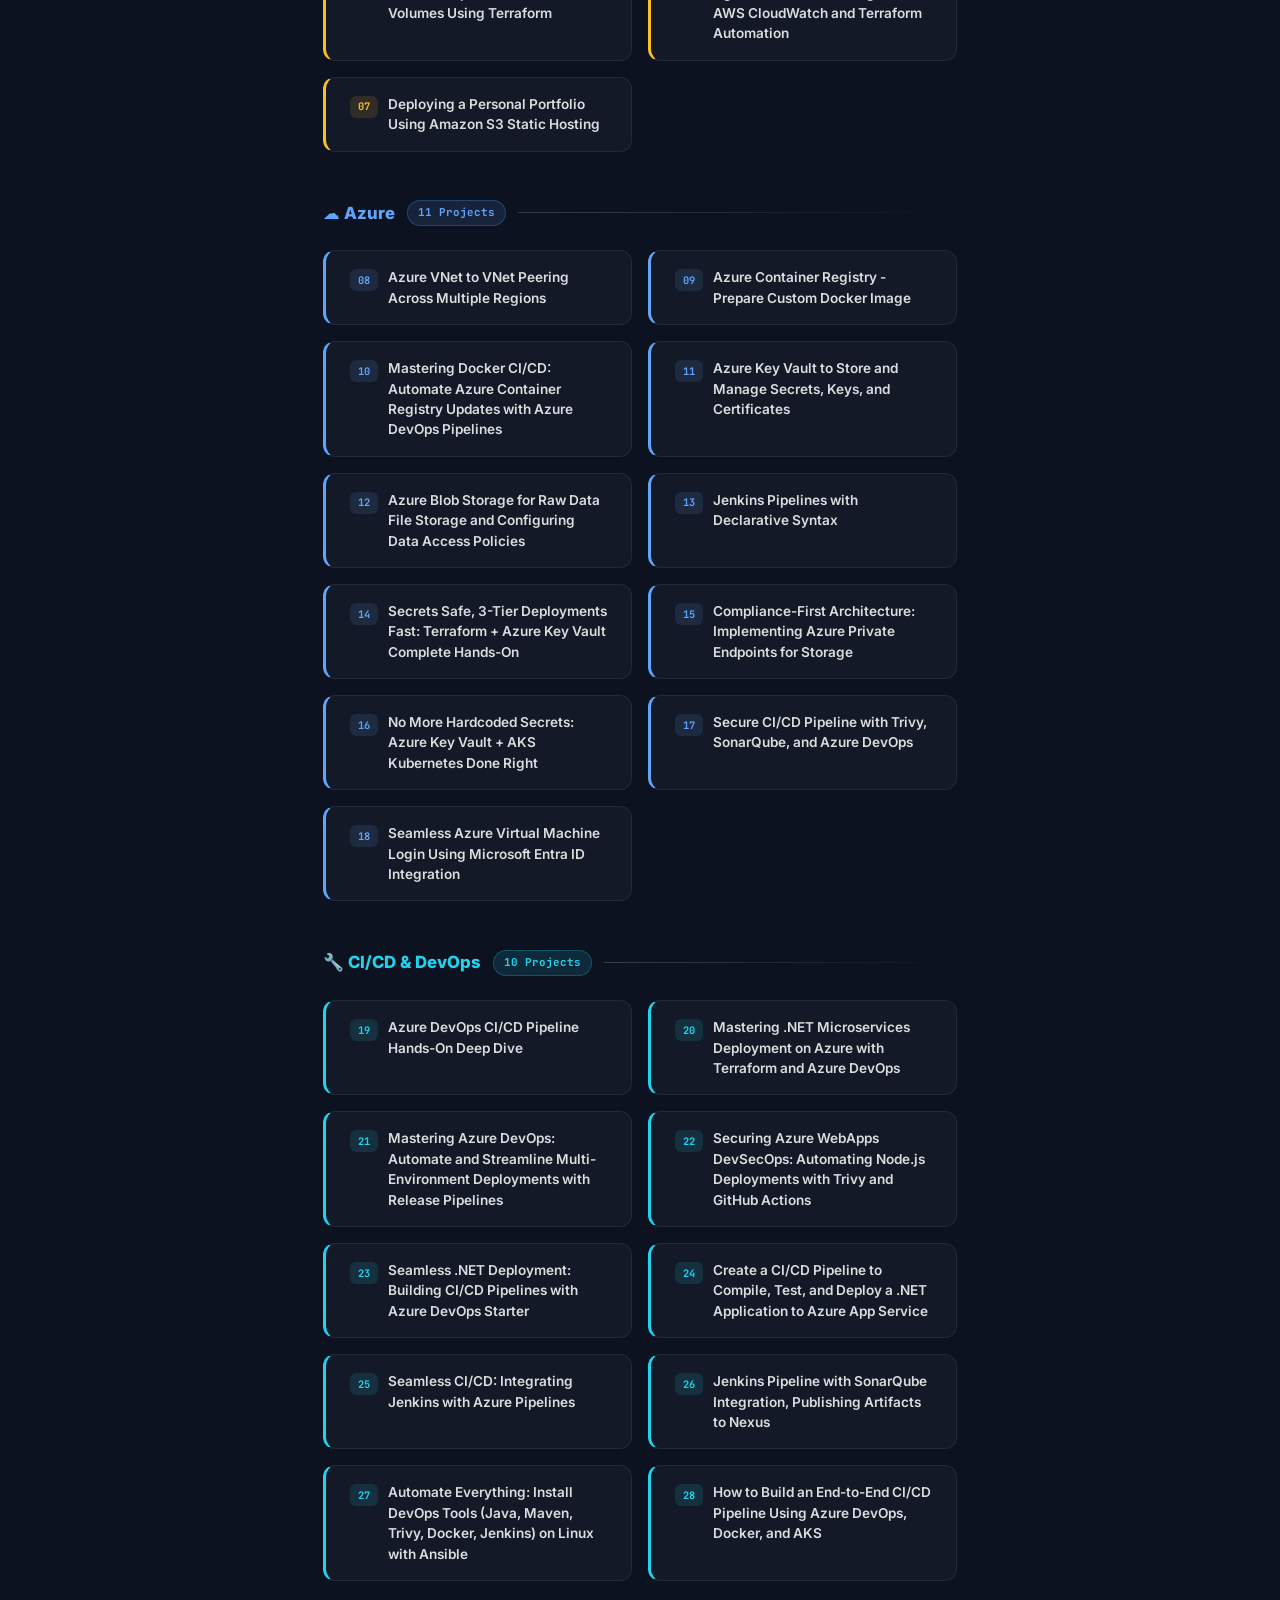
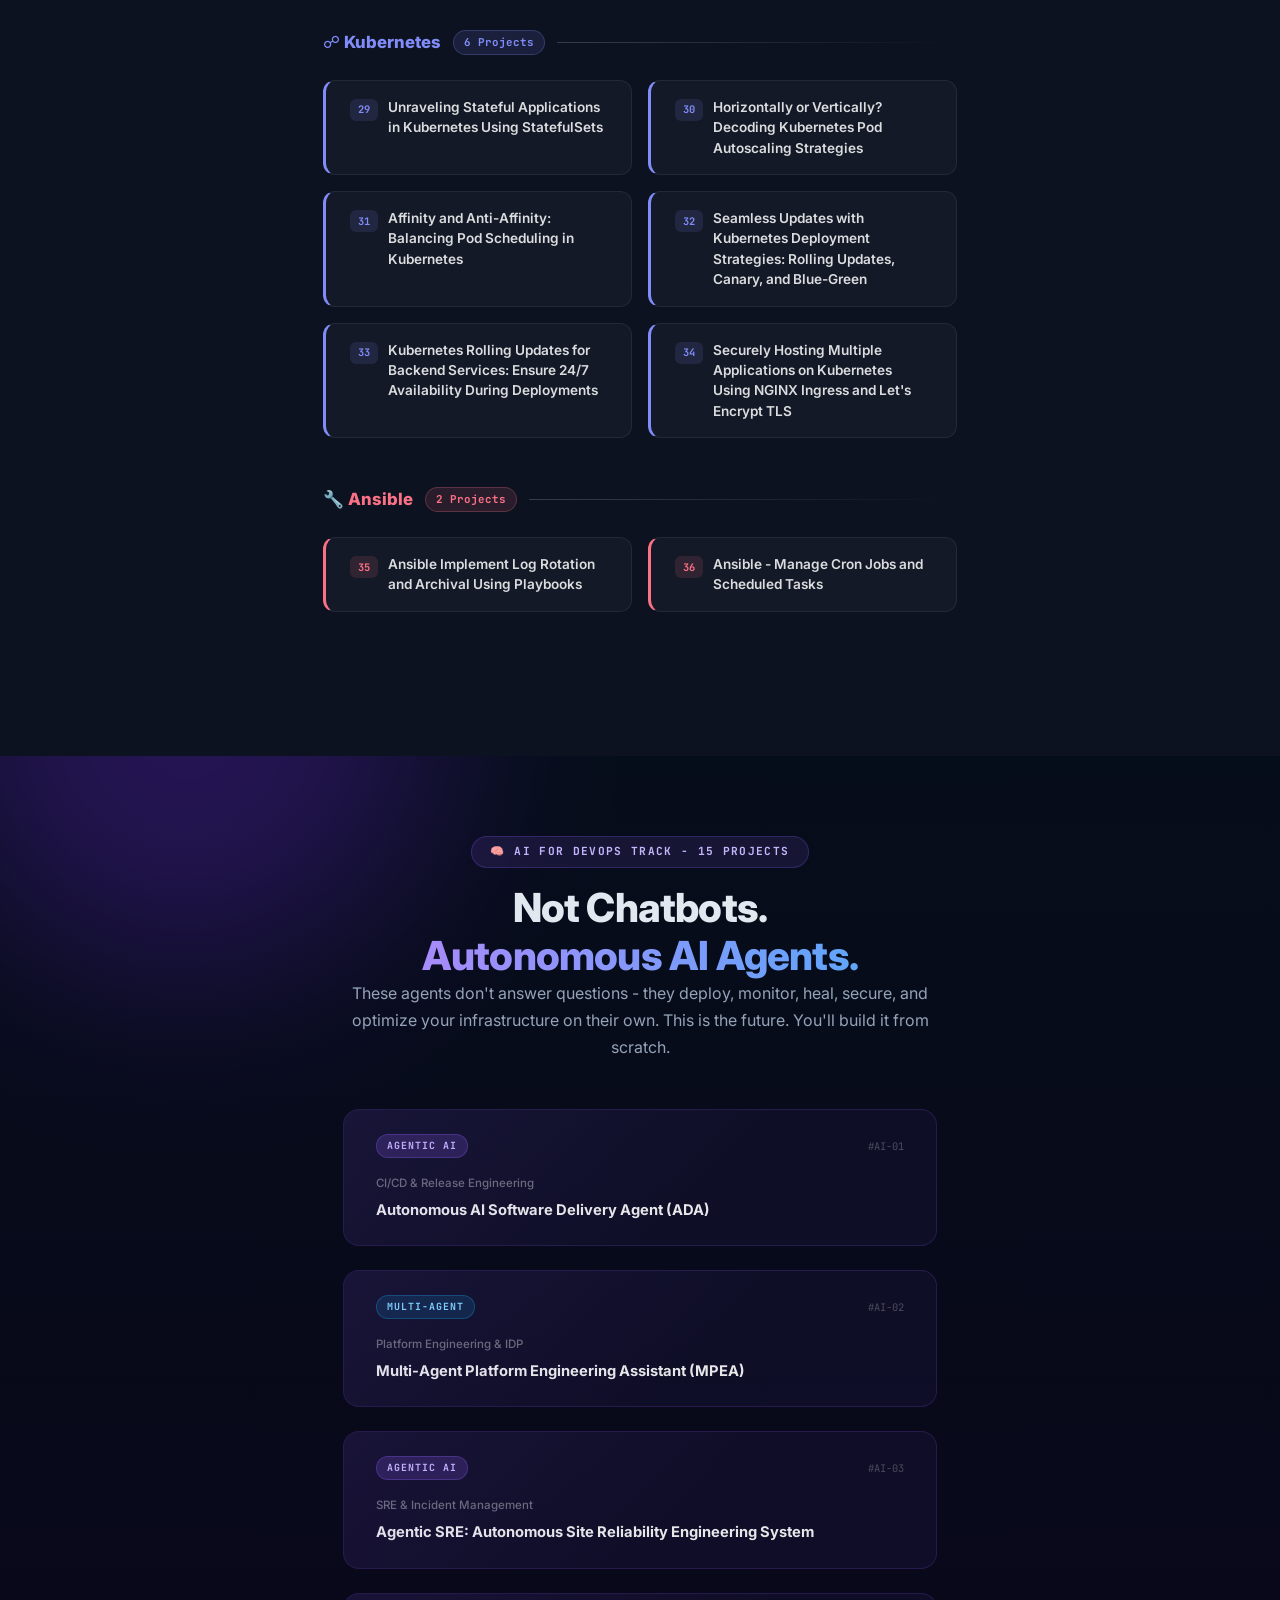
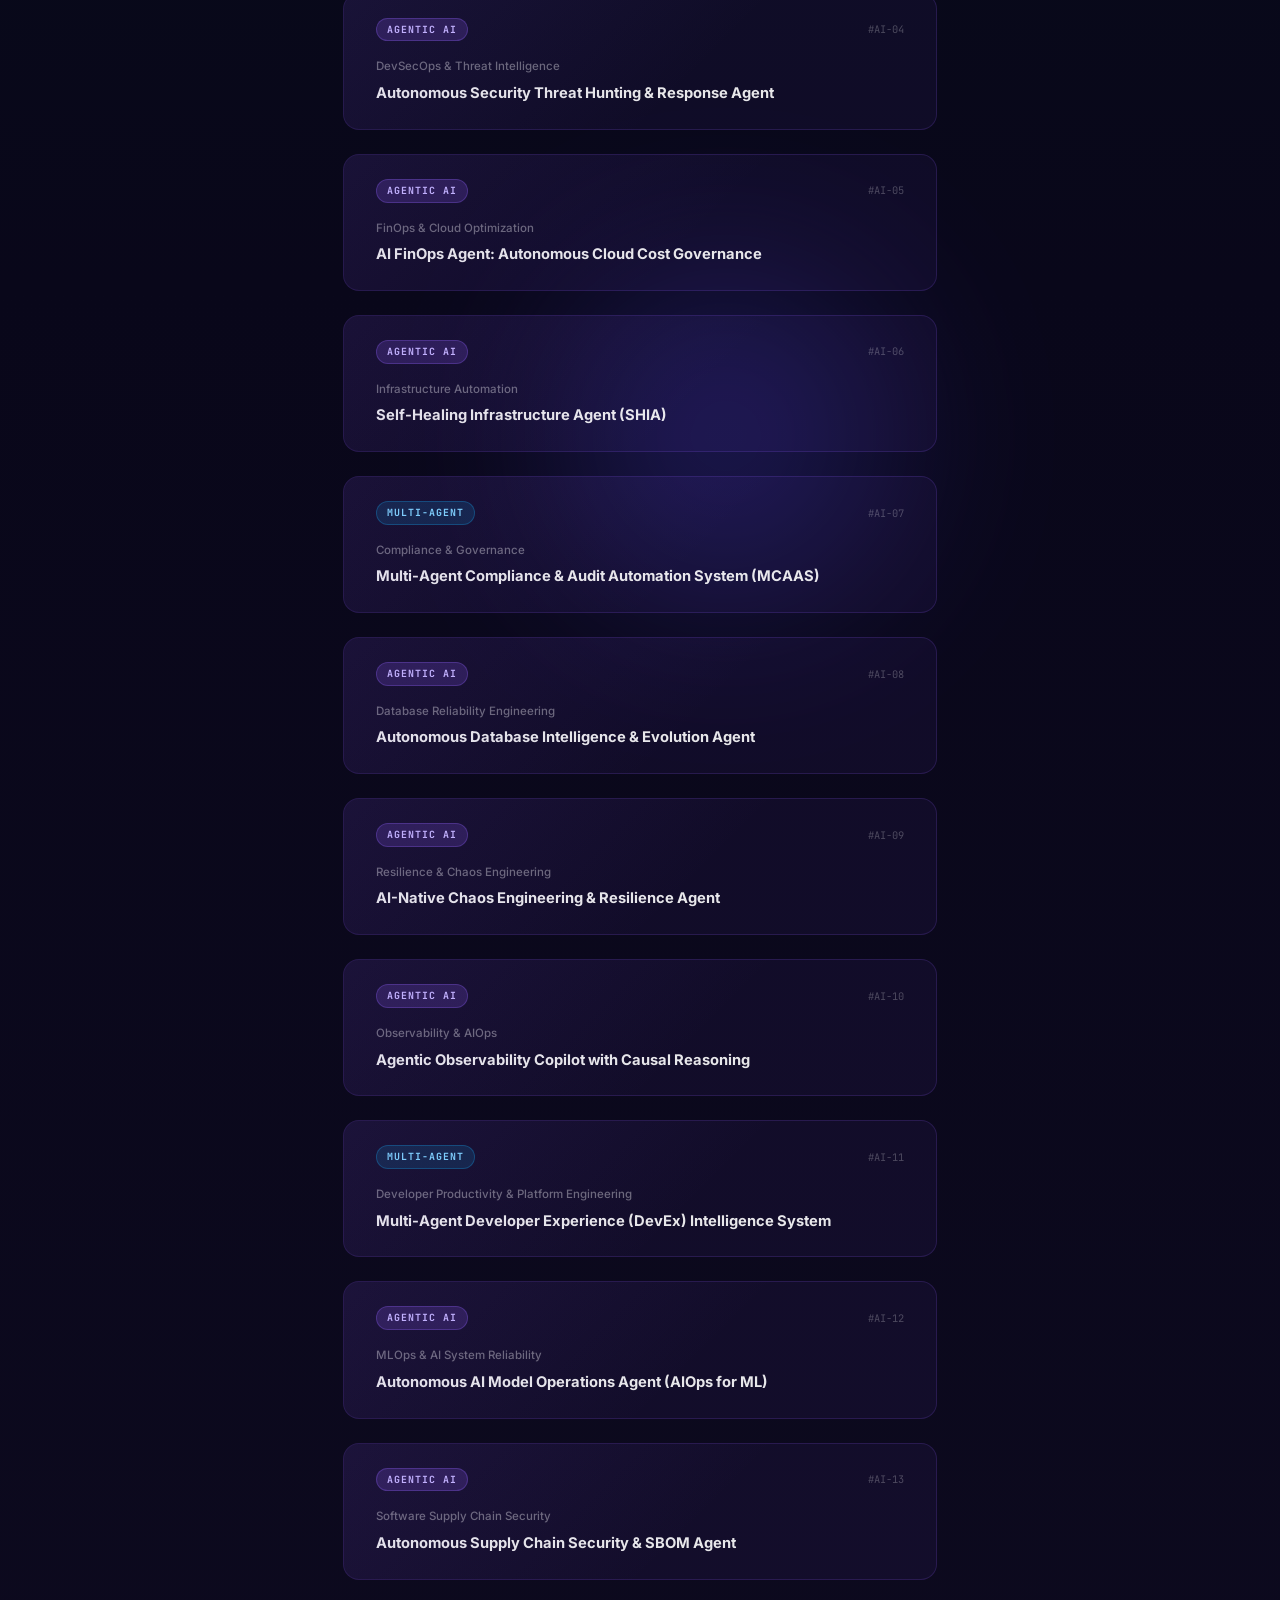
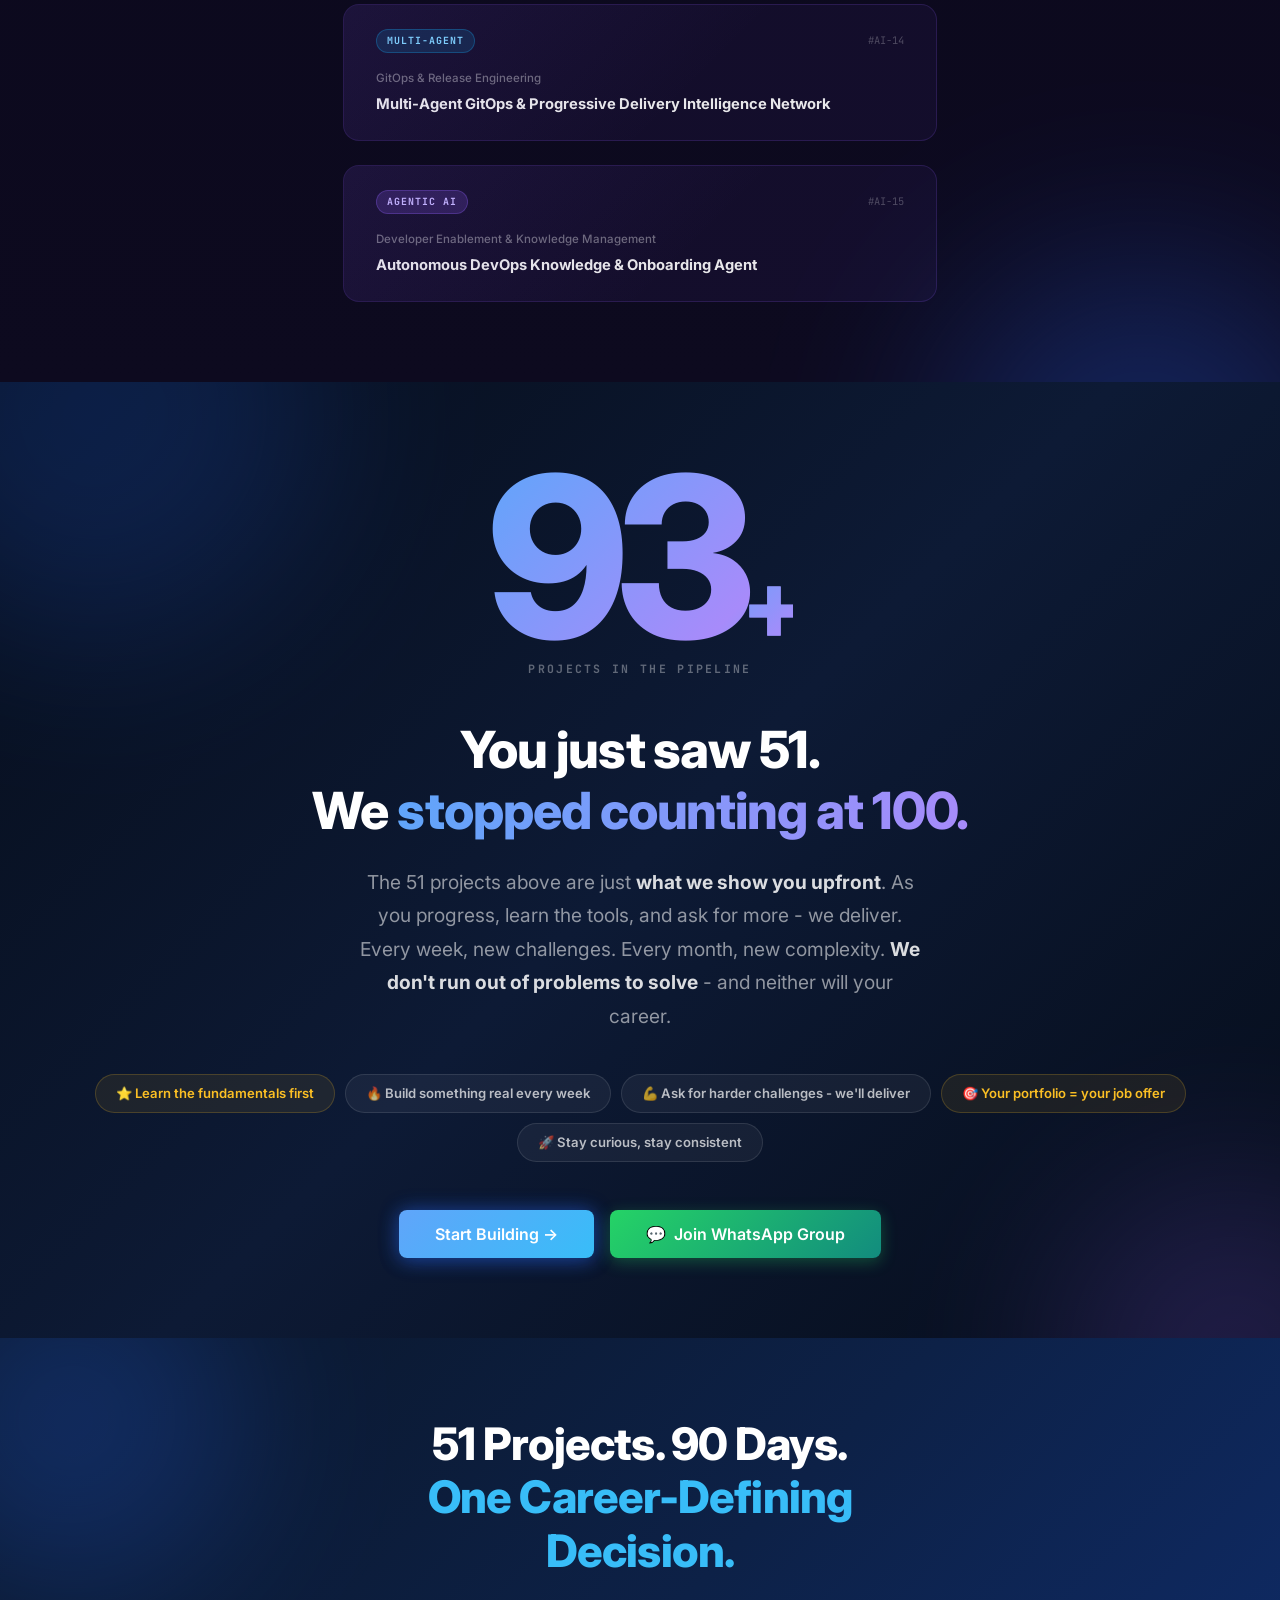
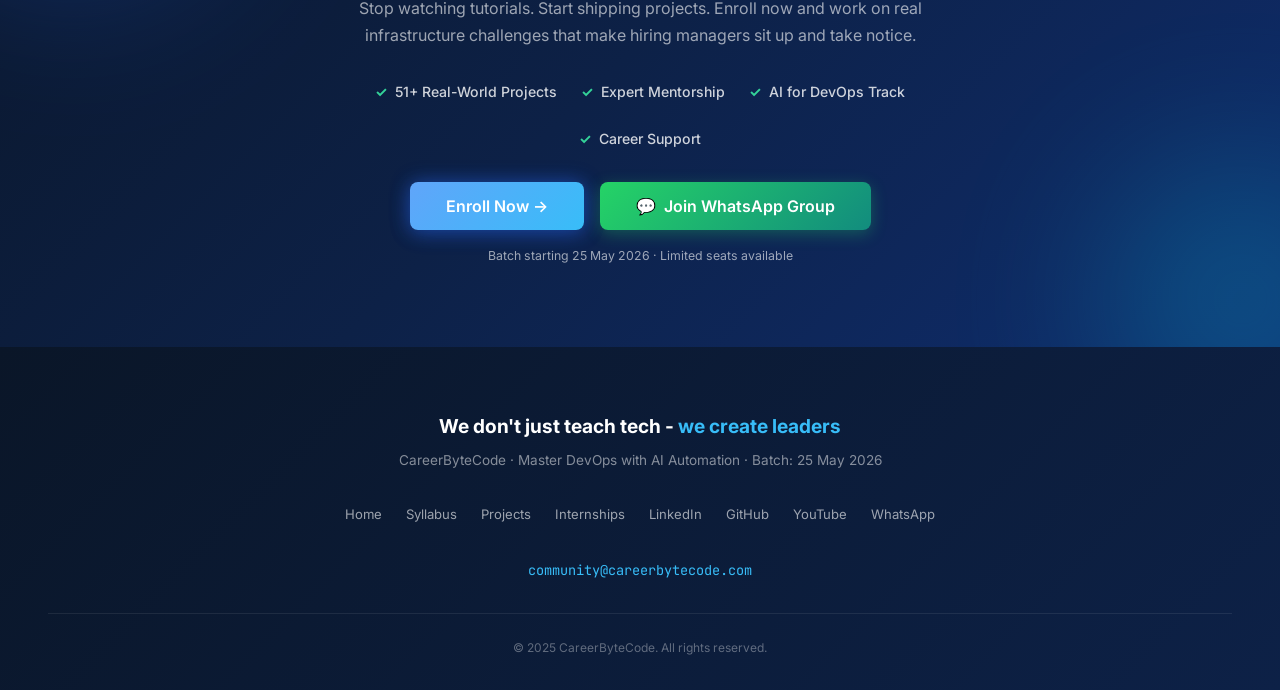
==== commit 06887d9b: "Add DevOps Internship page, link from nav/footer and home banner - New internships.html: real AWS/Az" ====
--- a/projects.html
+++ b/projects.html
@@ -155,7 +155,7 @@
   }
   /* Hero content: restore clearance so title/CTA stay between panels */
   .proj-hero__content{padding-left:310px !important;padding-right:310px !important;}
-  /* Trust section has no inner container — pad content directly */
+  /* Trust section has no inner container - pad content directly */
   .trust-section{padding-left:310px;padding-right:310px;}
   /* Containers inside re-expanded sections: cap width to the safe zone */
   .ai-track-section .container,.enroll-section > .container{
@@ -434,6 +434,7 @@
     <a href="index.html">Home</a>
     <a href="syllabus.html">Syllabus</a>
     <a href="projects.html" class="active">Projects</a>
+    <a href="internships.html">Internships</a>
     <a href="index.html#instructors">Instructors</a>
     <a href="index.html#pricing">Pricing</a>
   </div>
@@ -447,6 +448,7 @@
   <a href="index.html">Home</a>
   <a href="syllabus.html">Syllabus</a>
   <a href="projects.html" class="active">Projects</a>
+  <a href="internships.html">Internships</a>
   <a href="index.html#instructors">Instructors</a>
   <a href="index.html#pricing">Pricing</a>
   <button class="theme-toggle" id="theme-toggle-mobile" aria-label="Toggle dark mode" style="margin-top:12px;"></button>
@@ -924,6 +926,7 @@
     <a href="index.html">Home</a>
     <a href="syllabus.html">Syllabus</a>
     <a href="projects.html">Projects</a>
+    <a href="internships.html">Internships</a>
     <a href="https://www.linkedin.com/company/careerbytecode" target="_blank" rel="noopener noreferrer">LinkedIn</a>
     <a href="https://github.com/careerbytecode" target="_blank" rel="noopener noreferrer">GitHub</a>
     <a href="https://youtube.com/@CareerByteCode" target="_blank" rel="noopener noreferrer">YouTube</a>
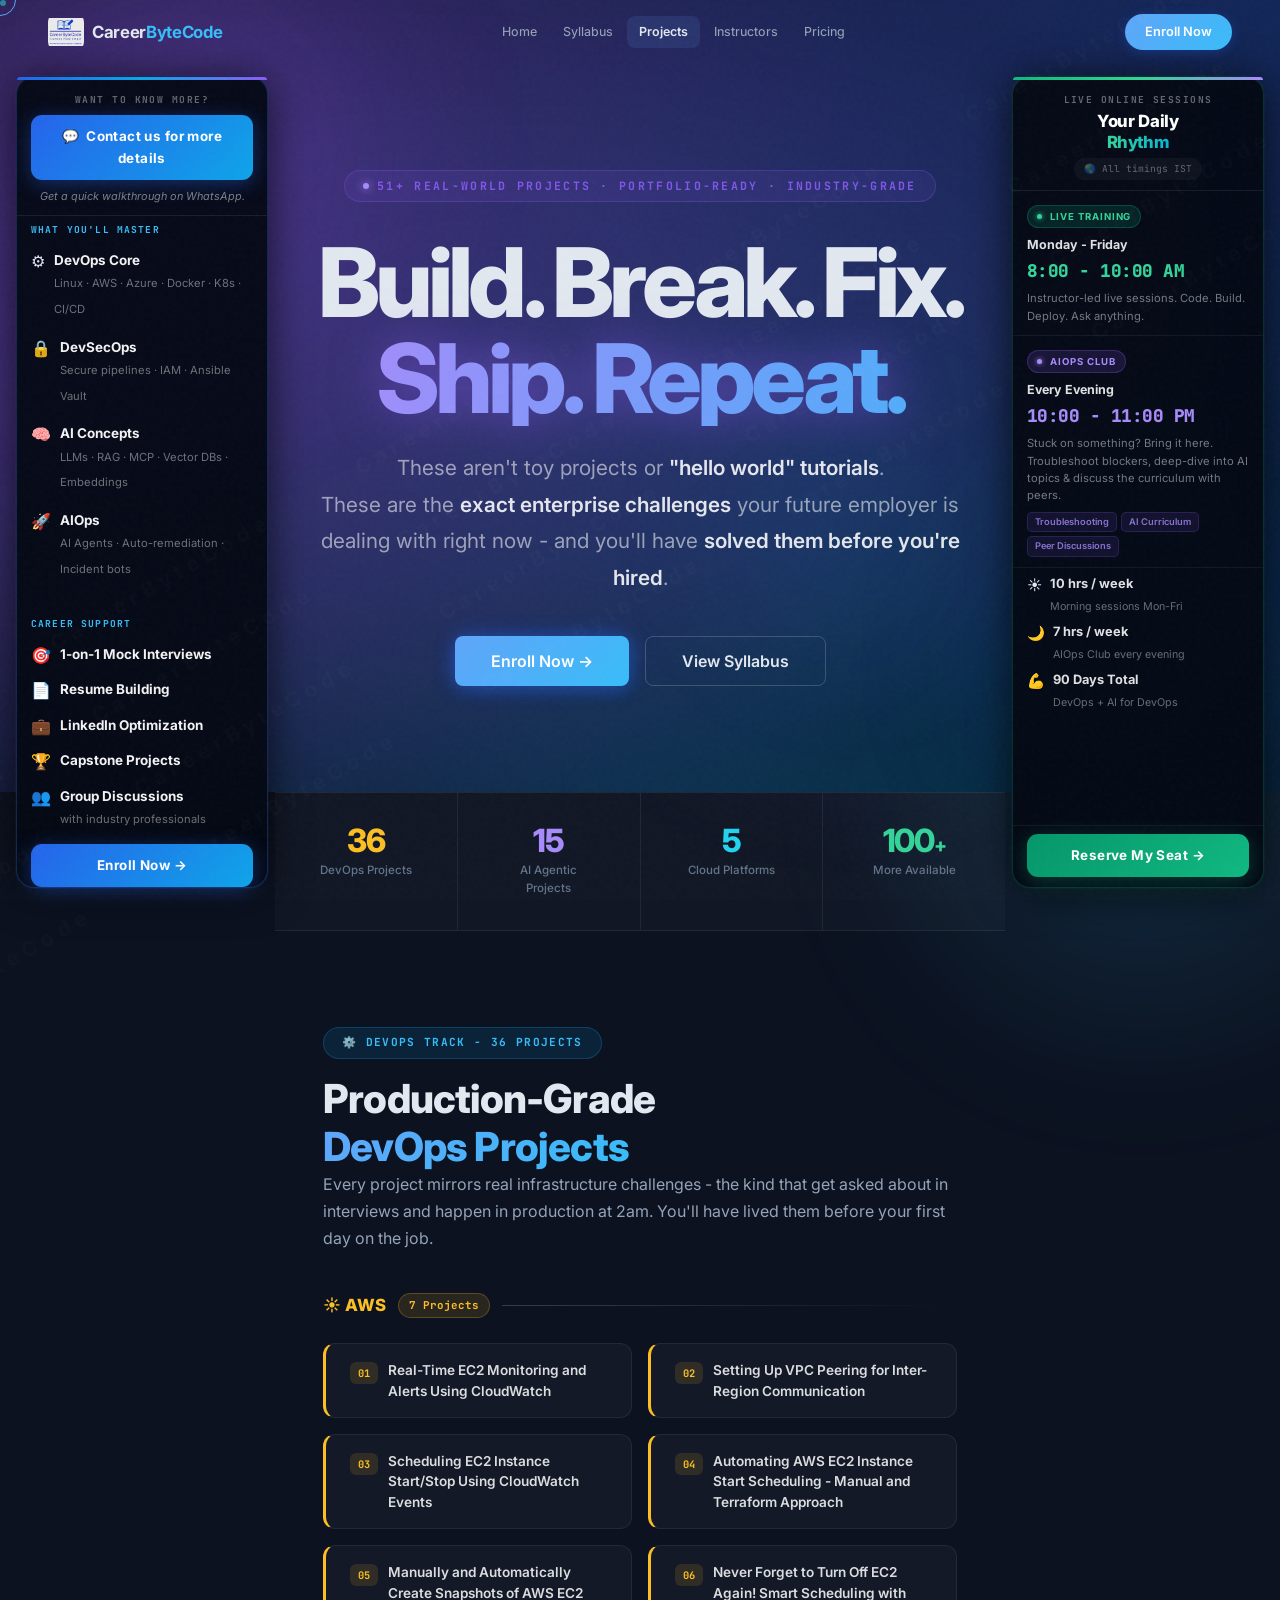
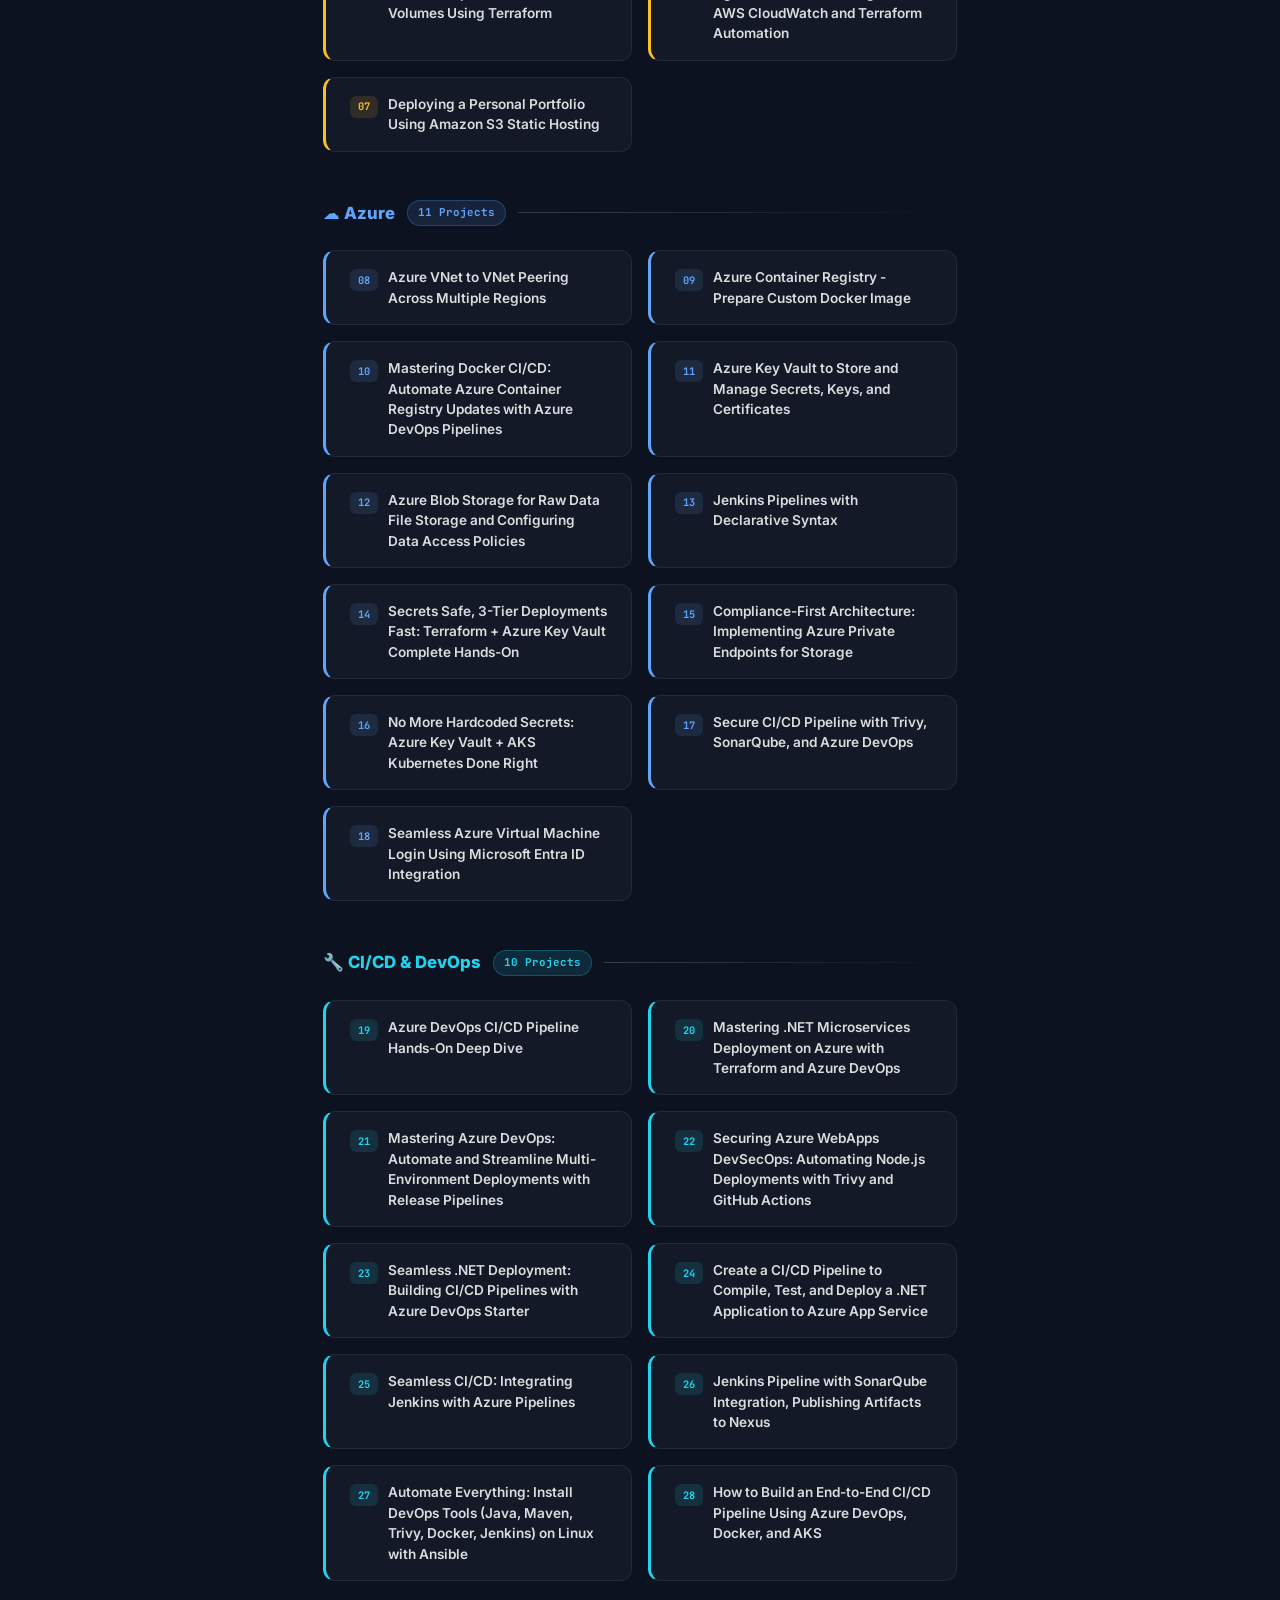
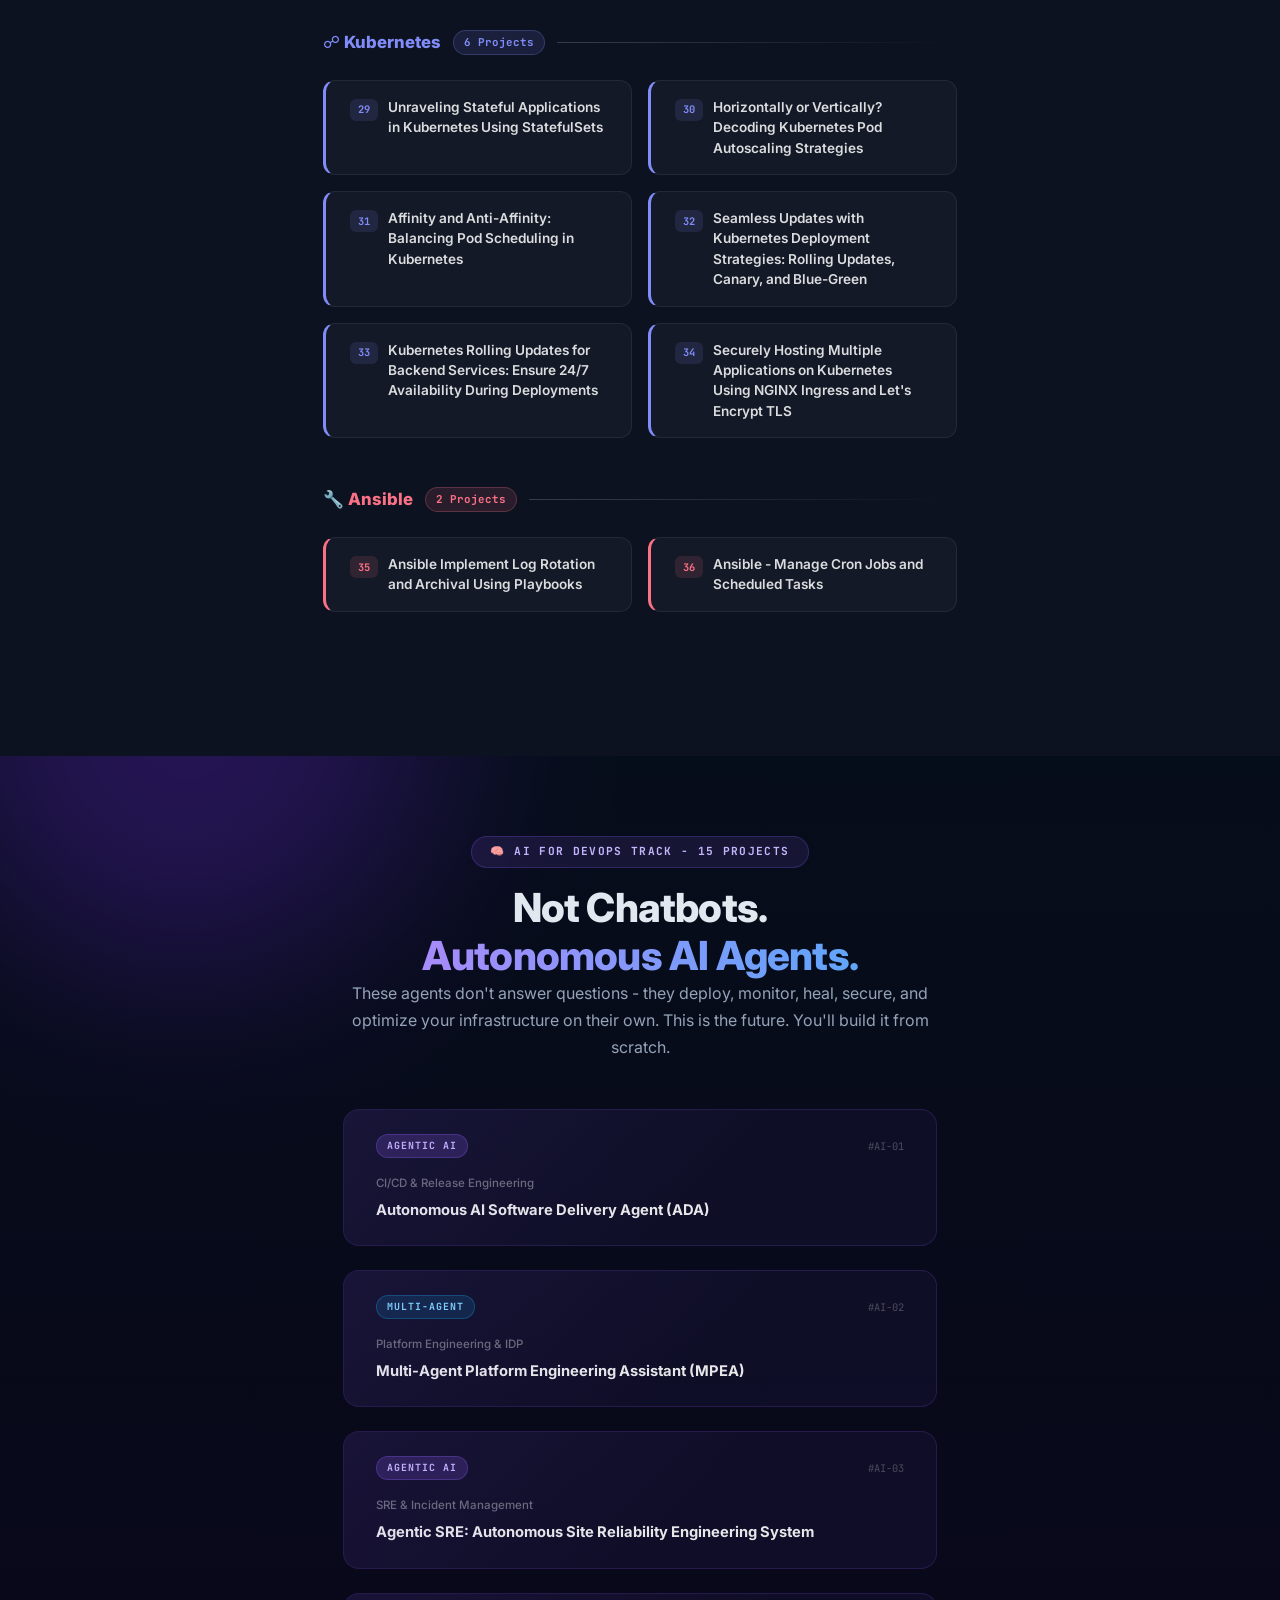
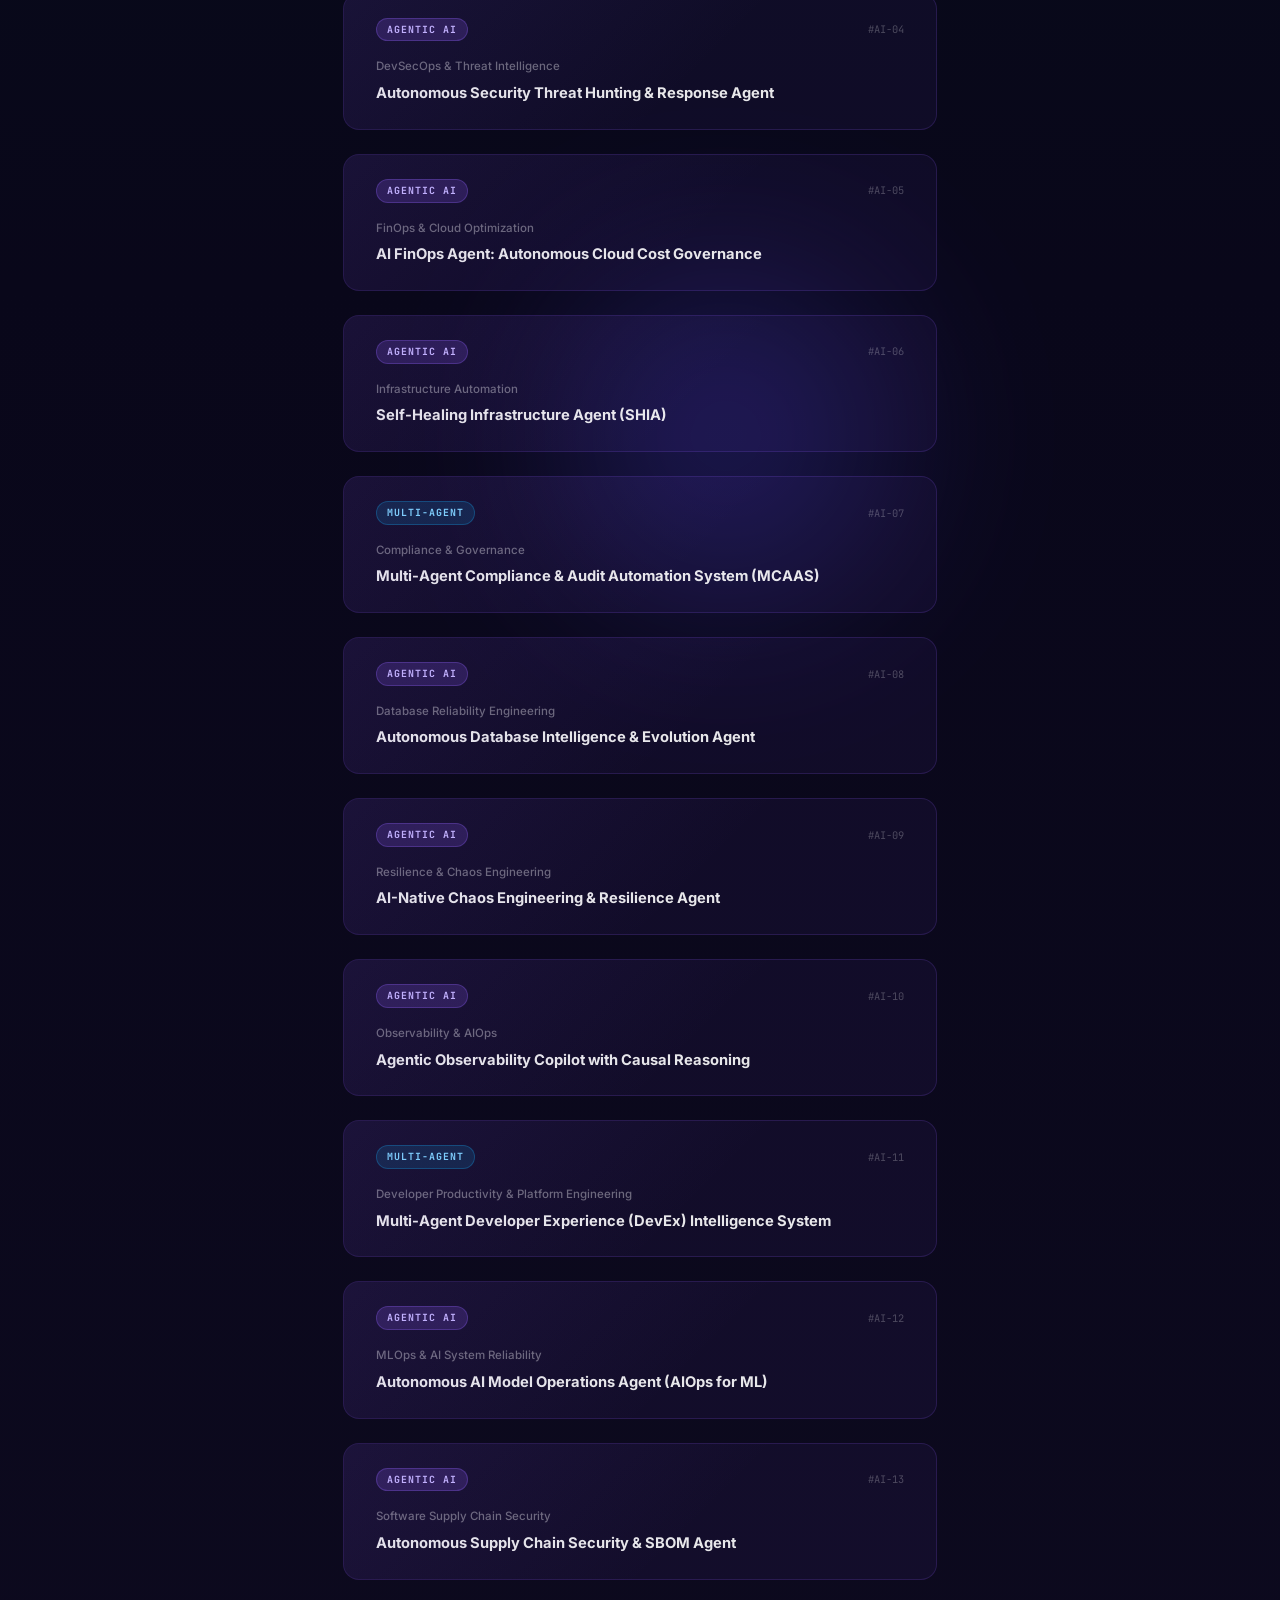
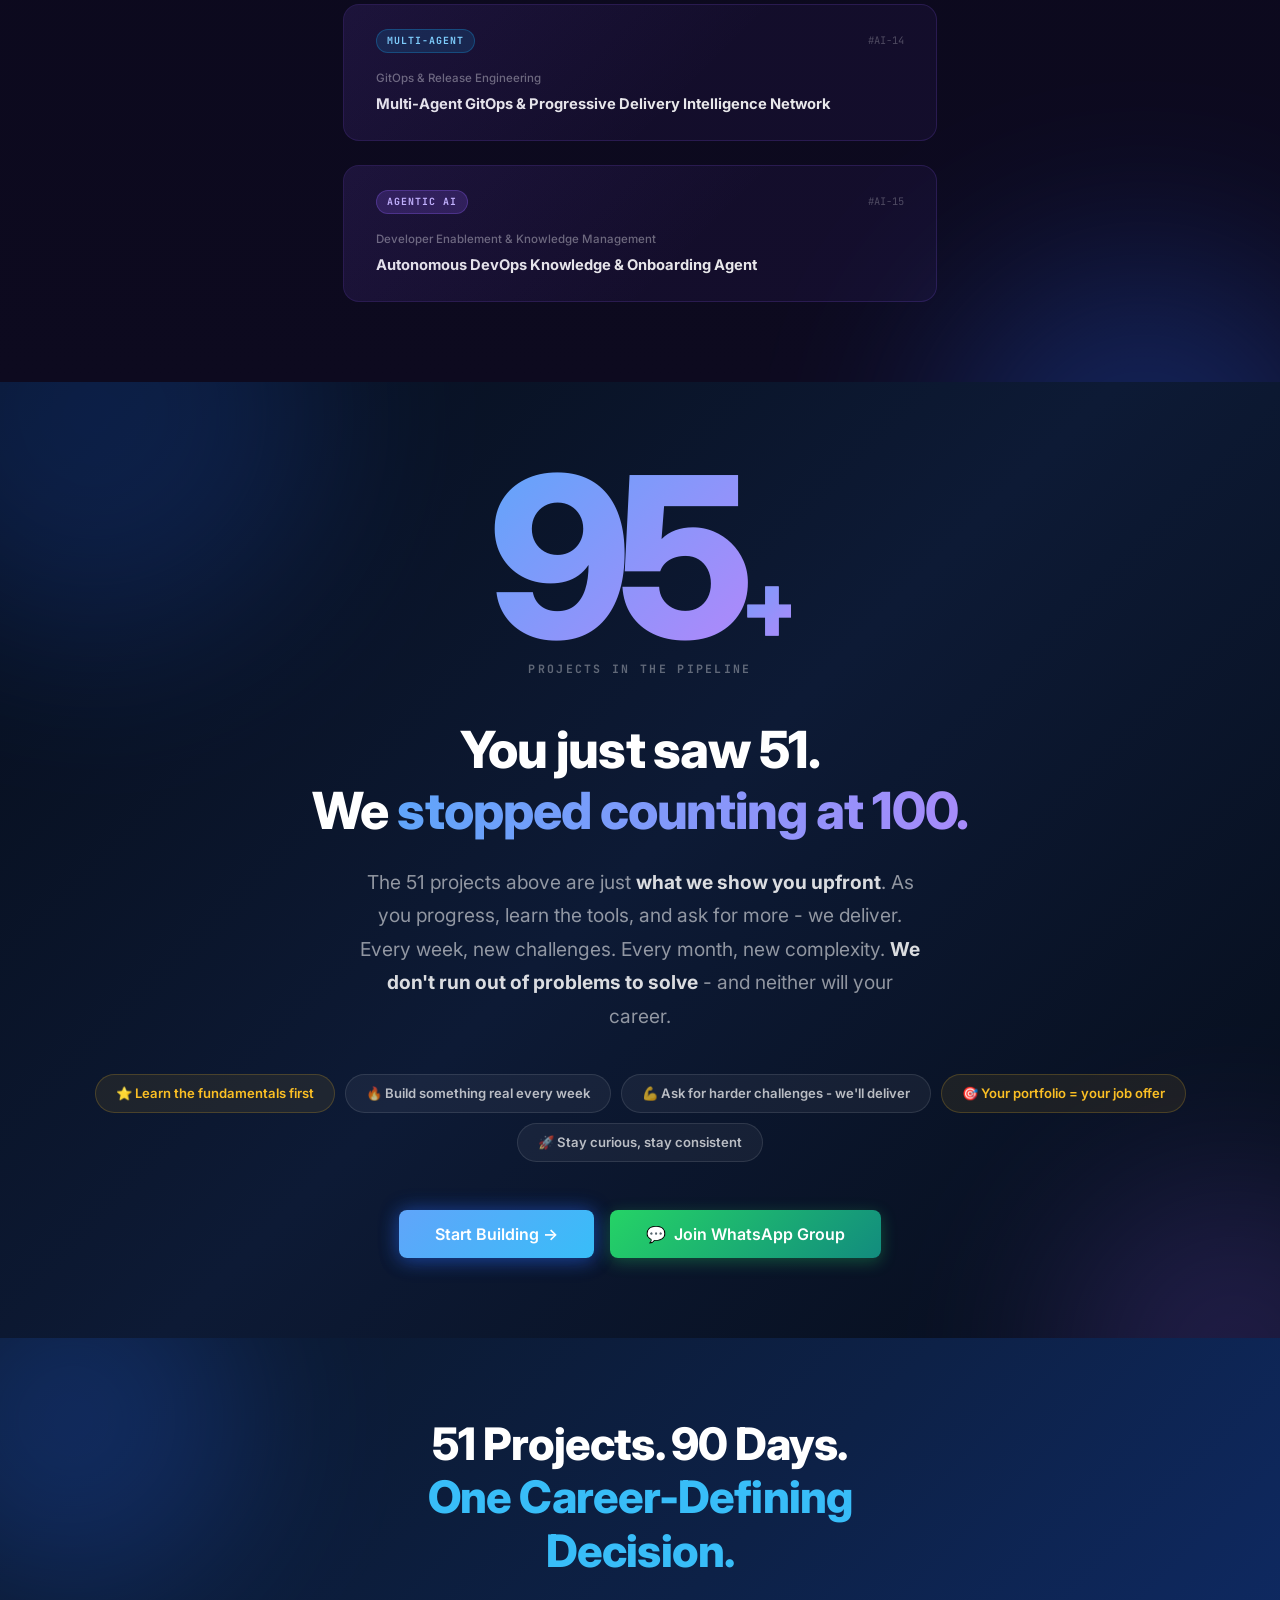
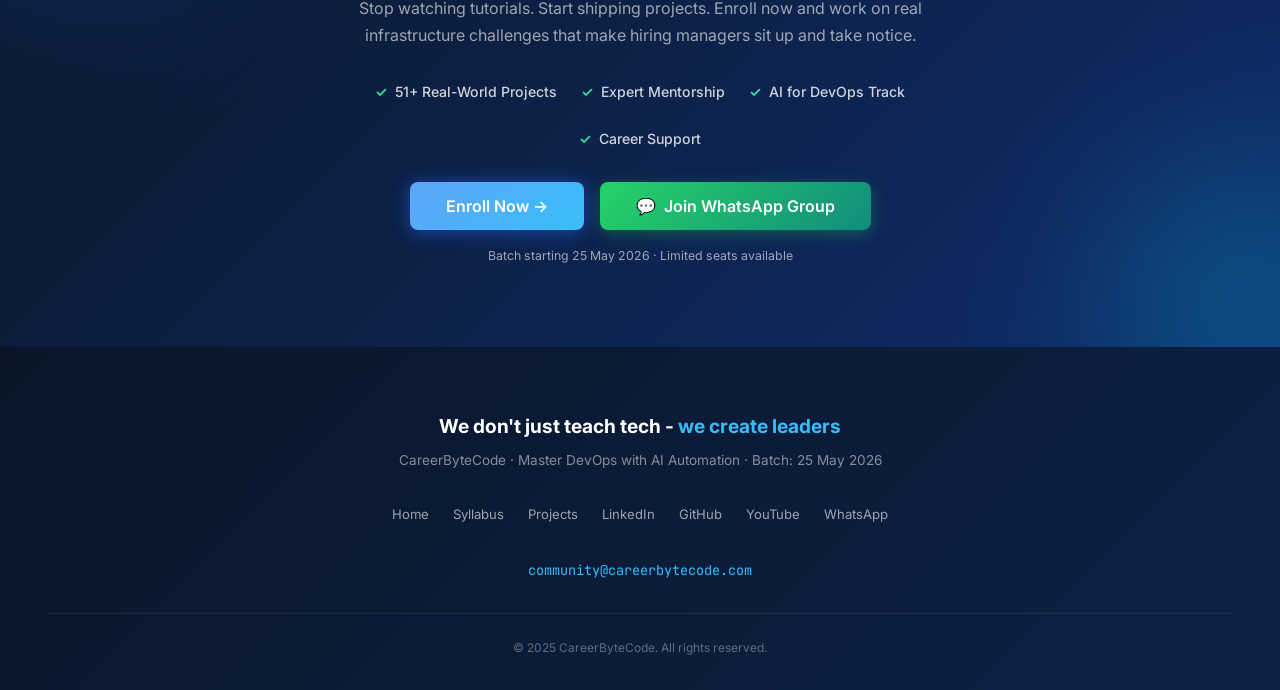
==== commit 422f5079: "Remove internship page and links from DevOps course site - Drop Internships nav/footer links and the" ====
--- a/projects.html
+++ b/projects.html
@@ -434,7 +434,6 @@
     <a href="index.html">Home</a>
     <a href="syllabus.html">Syllabus</a>
     <a href="projects.html" class="active">Projects</a>
-    <a href="internships.html">Internships</a>
     <a href="index.html#instructors">Instructors</a>
     <a href="index.html#pricing">Pricing</a>
   </div>
@@ -448,7 +447,6 @@
   <a href="index.html">Home</a>
   <a href="syllabus.html">Syllabus</a>
   <a href="projects.html" class="active">Projects</a>
-  <a href="internships.html">Internships</a>
   <a href="index.html#instructors">Instructors</a>
   <a href="index.html#pricing">Pricing</a>
   <button class="theme-toggle" id="theme-toggle-mobile" aria-label="Toggle dark mode" style="margin-top:12px;"></button>
@@ -926,7 +924,6 @@
     <a href="index.html">Home</a>
     <a href="syllabus.html">Syllabus</a>
     <a href="projects.html">Projects</a>
-    <a href="internships.html">Internships</a>
     <a href="https://www.linkedin.com/company/careerbytecode" target="_blank" rel="noopener noreferrer">LinkedIn</a>
     <a href="https://github.com/careerbytecode" target="_blank" rel="noopener noreferrer">GitHub</a>
     <a href="https://youtube.com/@CareerByteCode" target="_blank" rel="noopener noreferrer">YouTube</a>
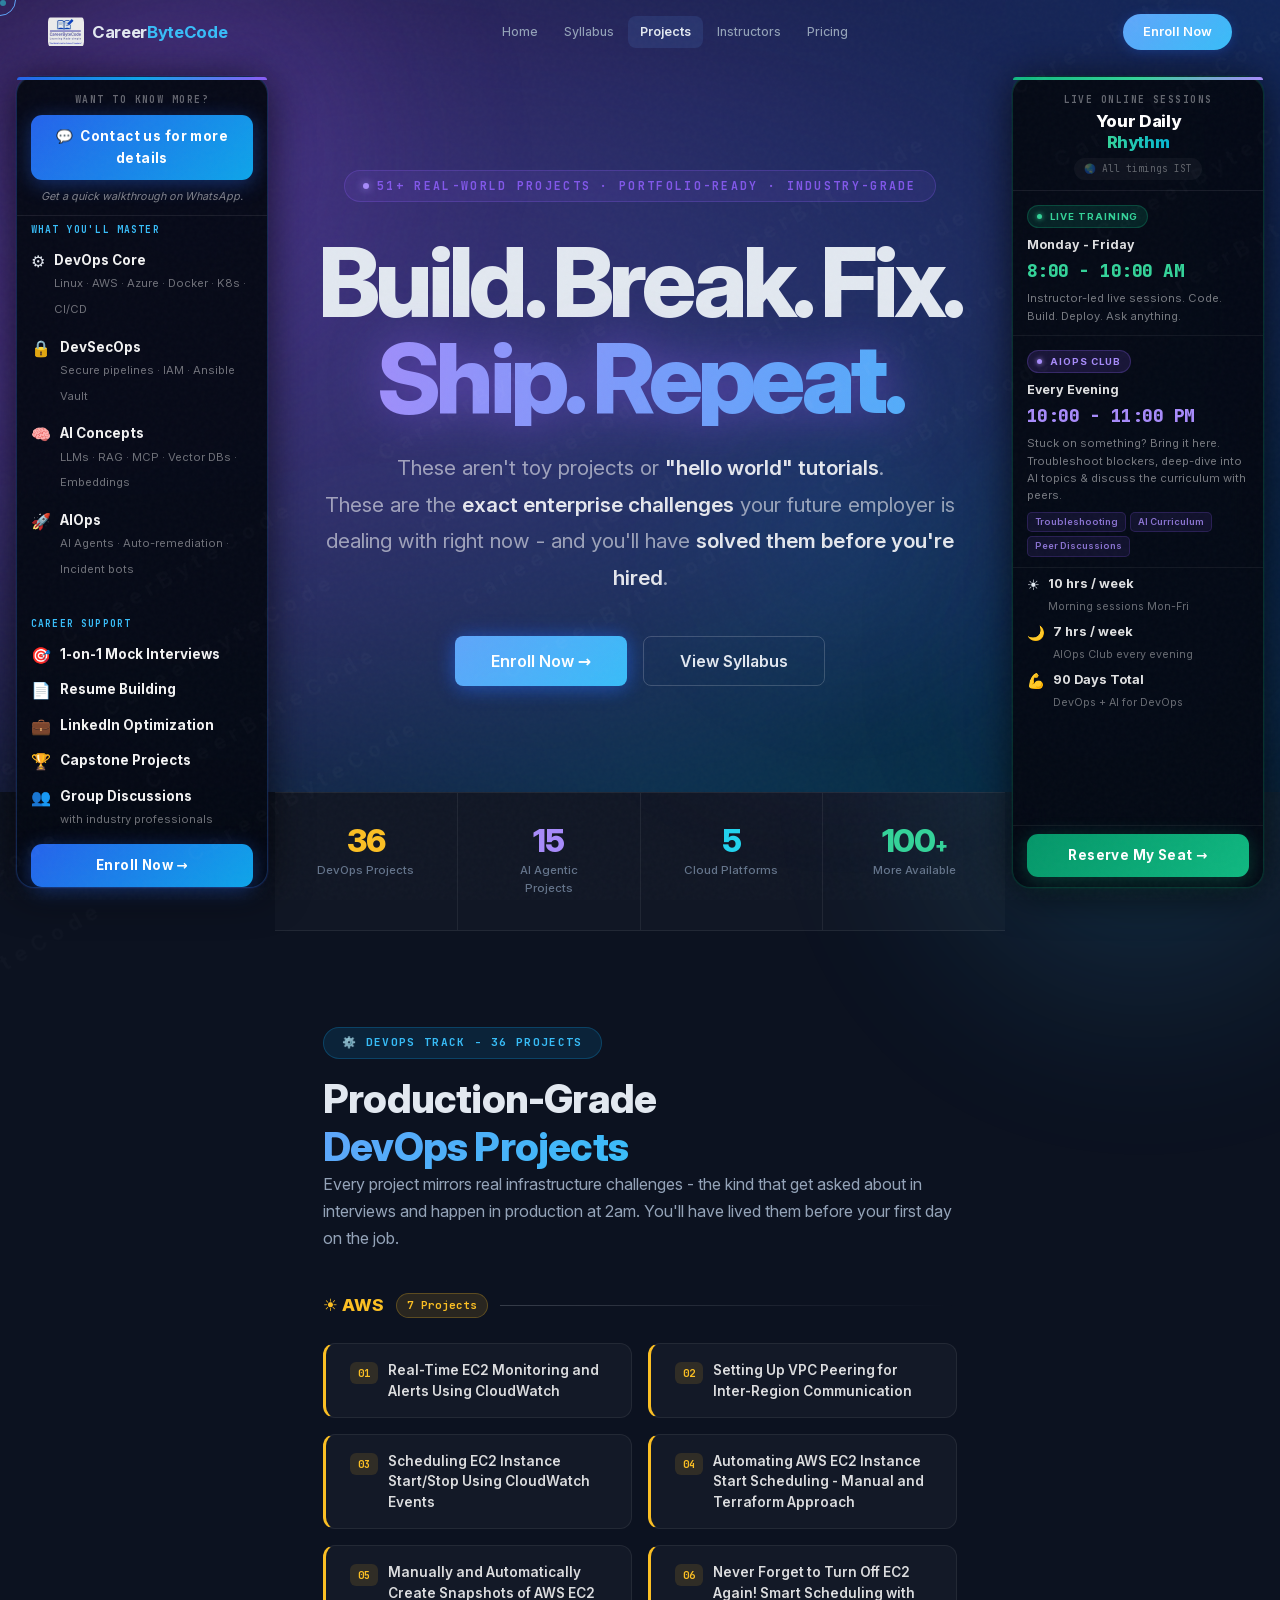
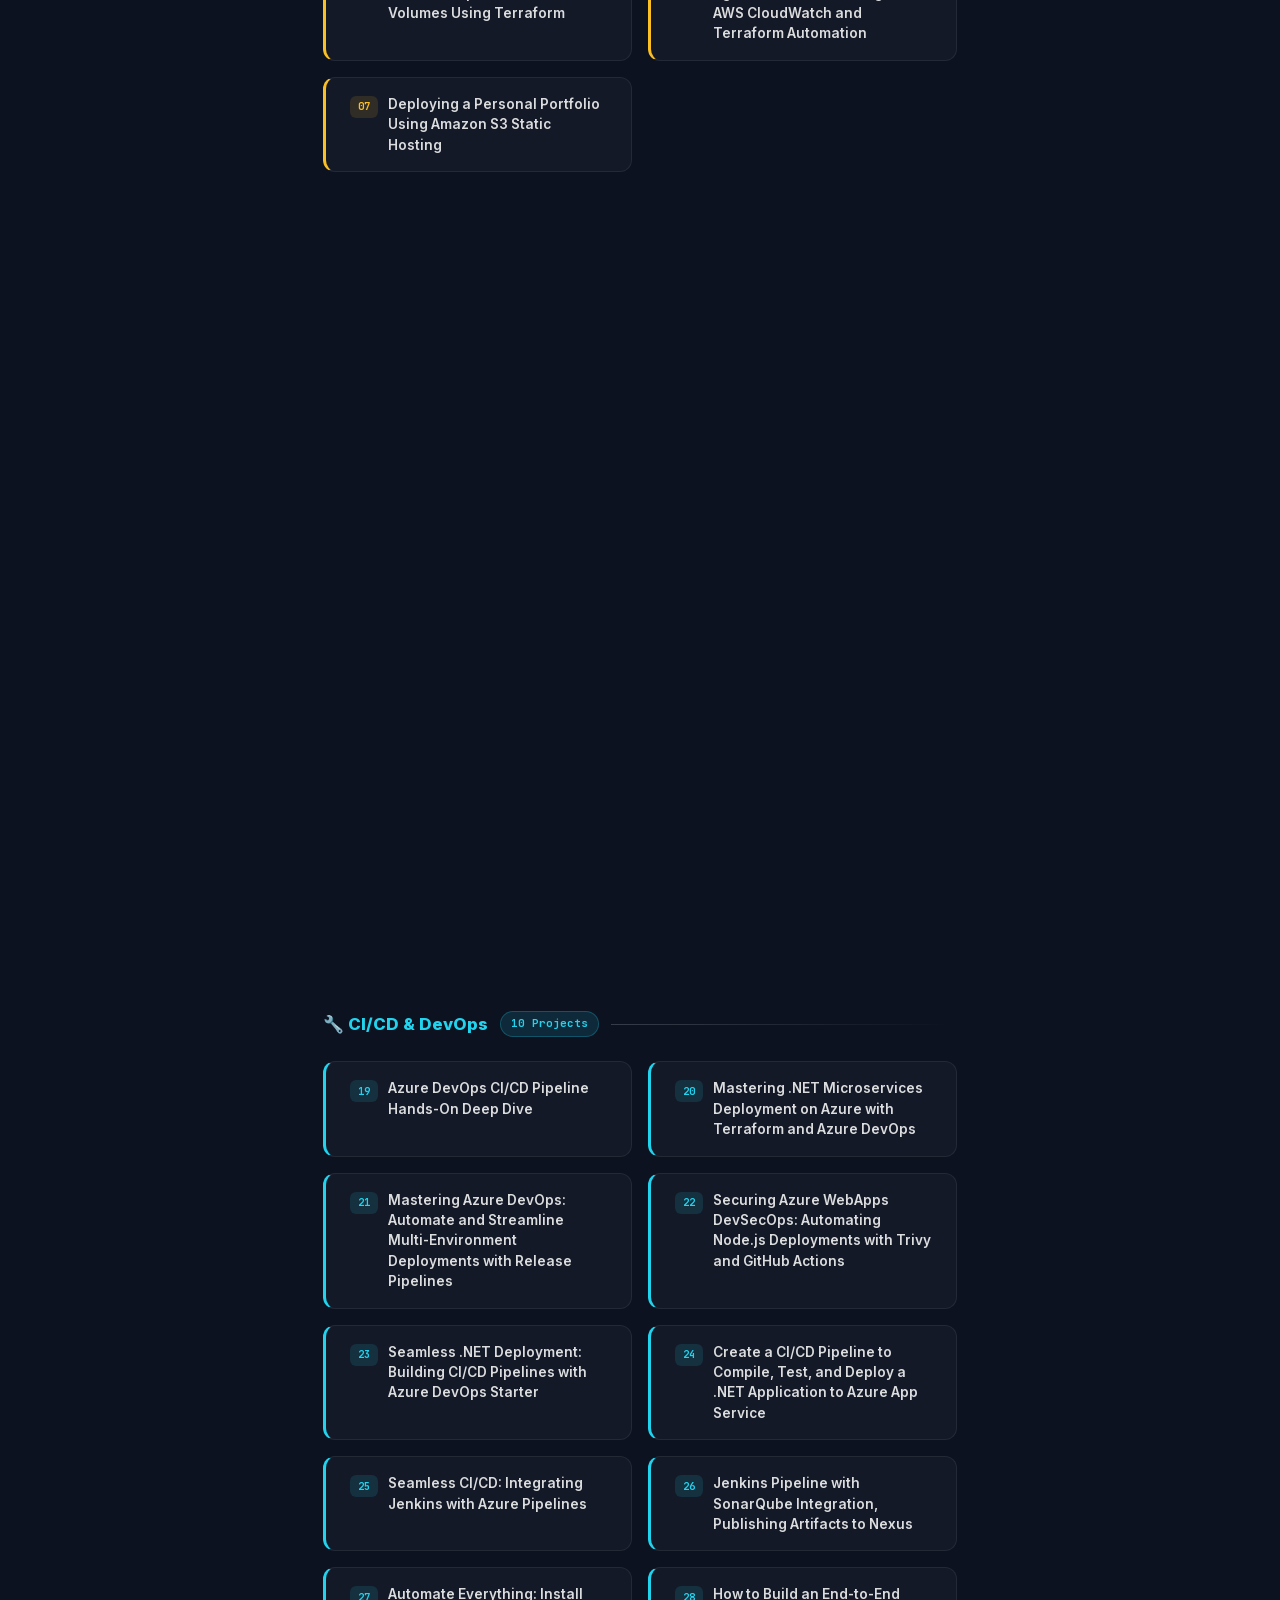
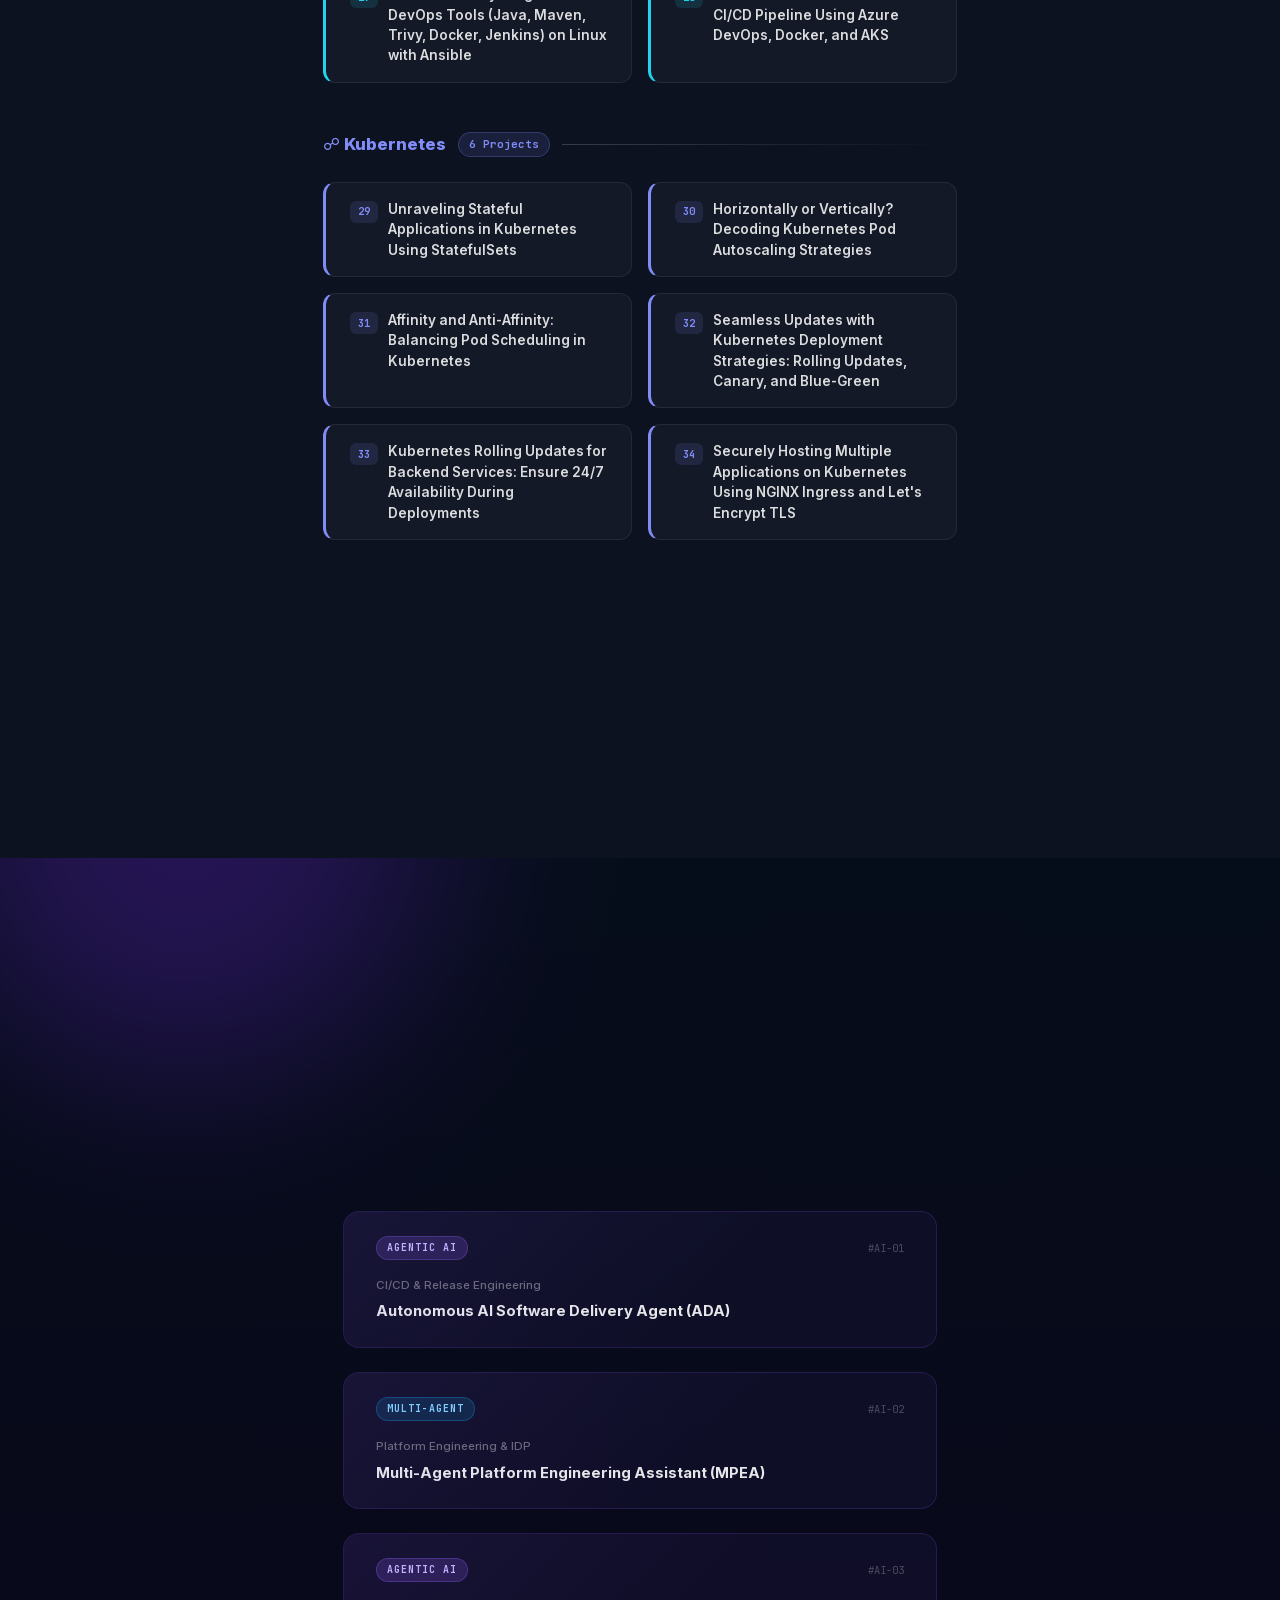
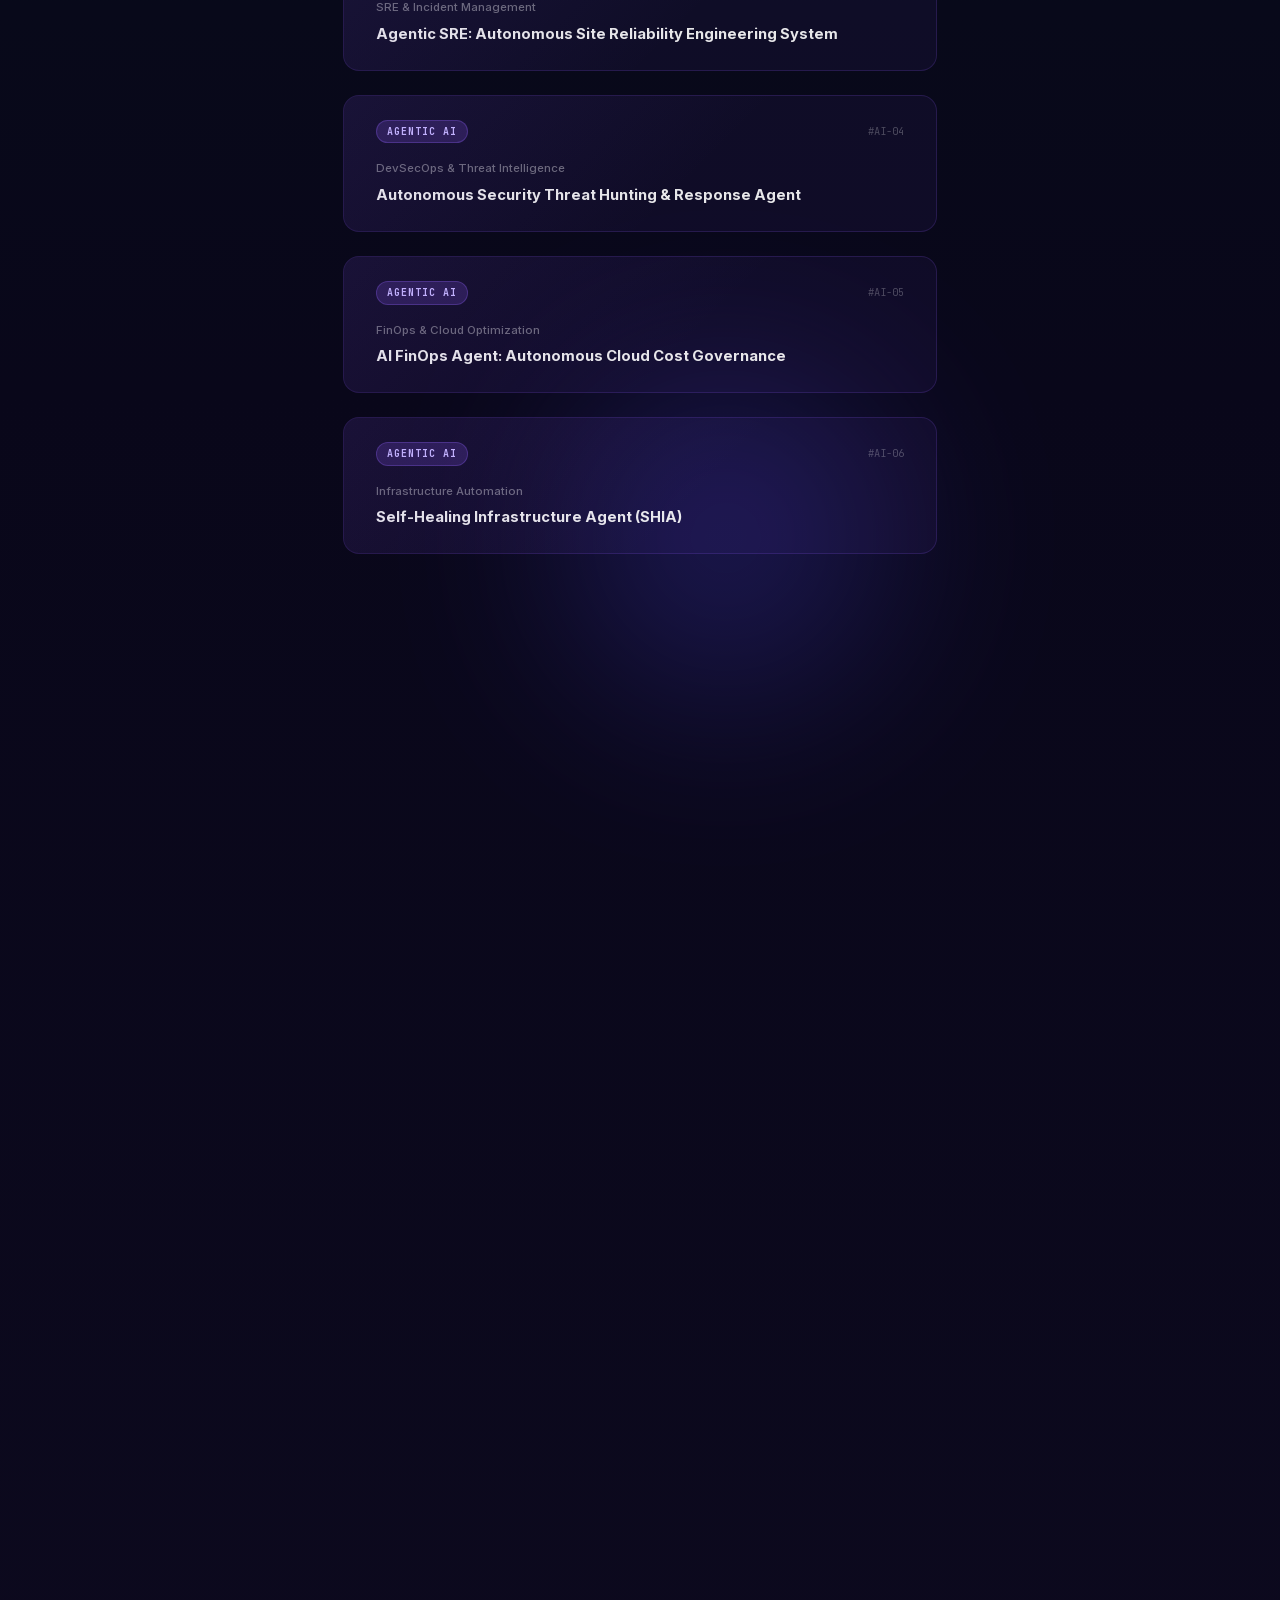
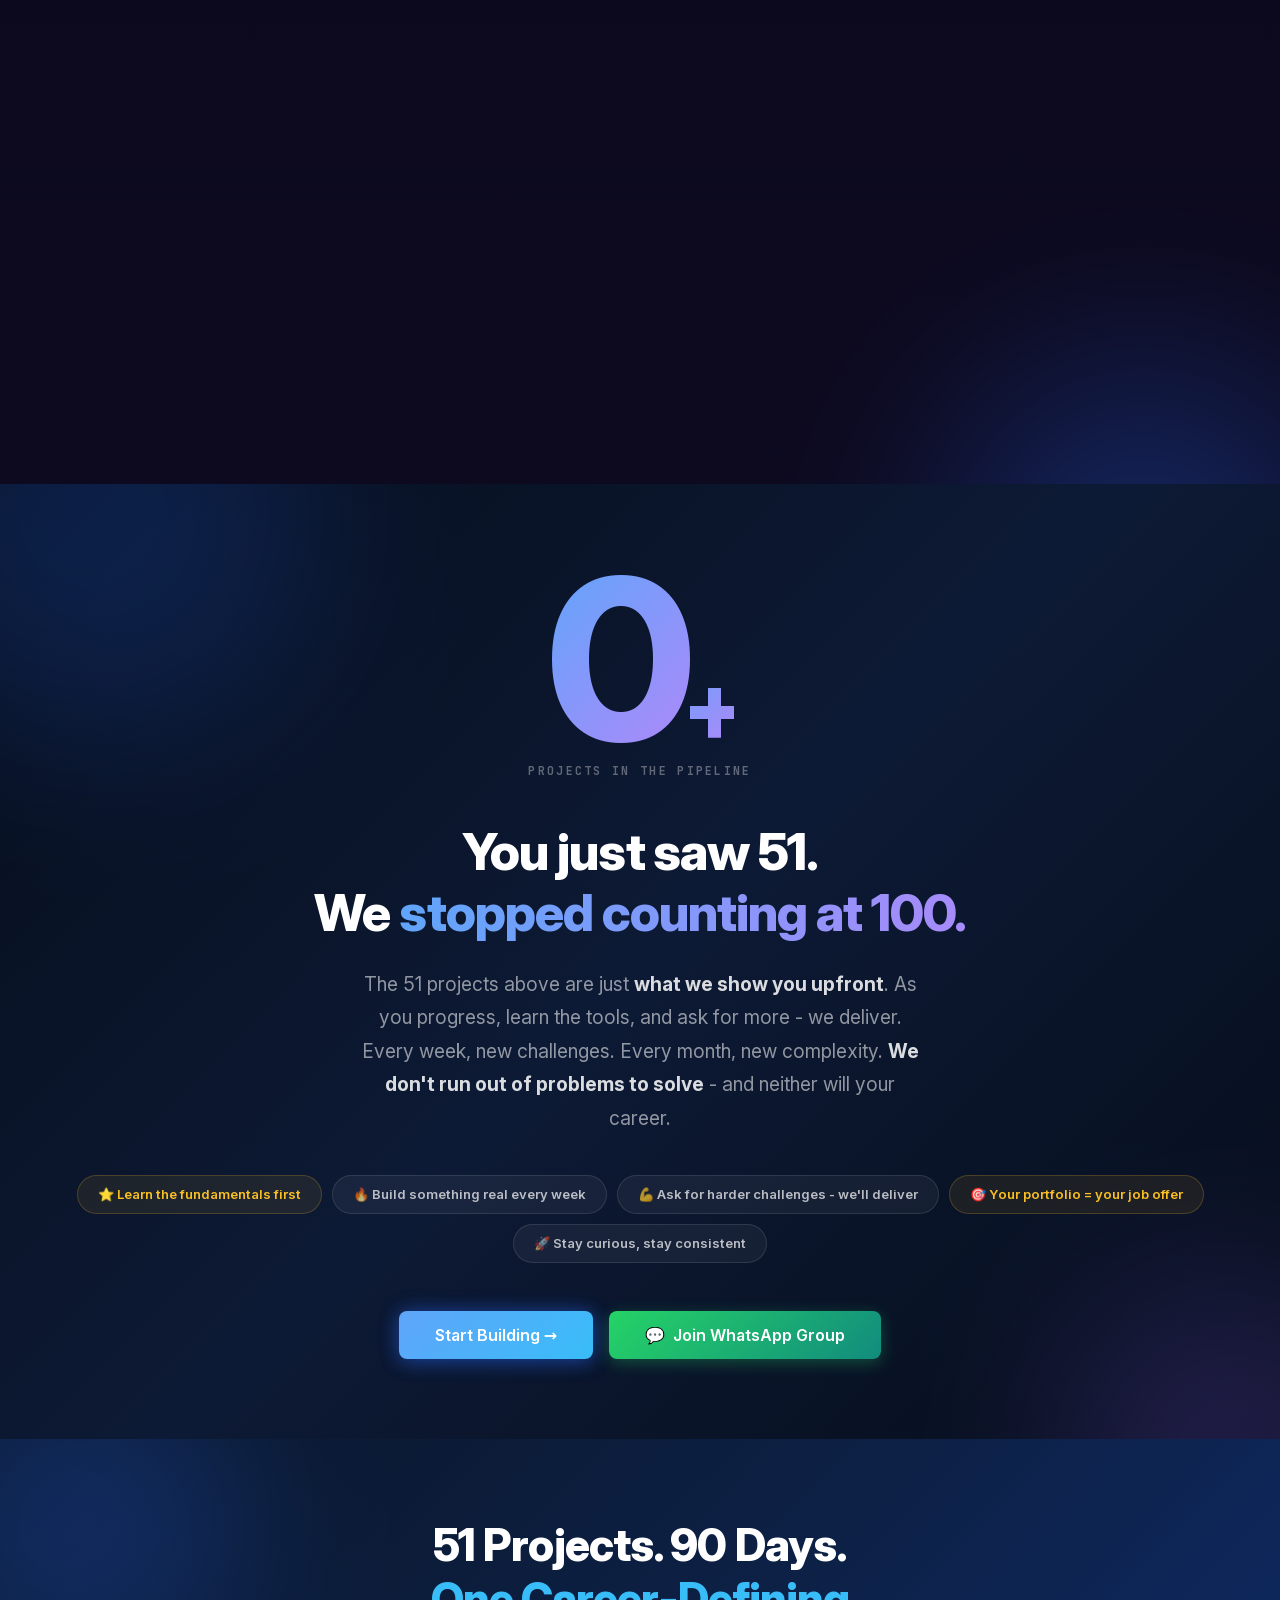
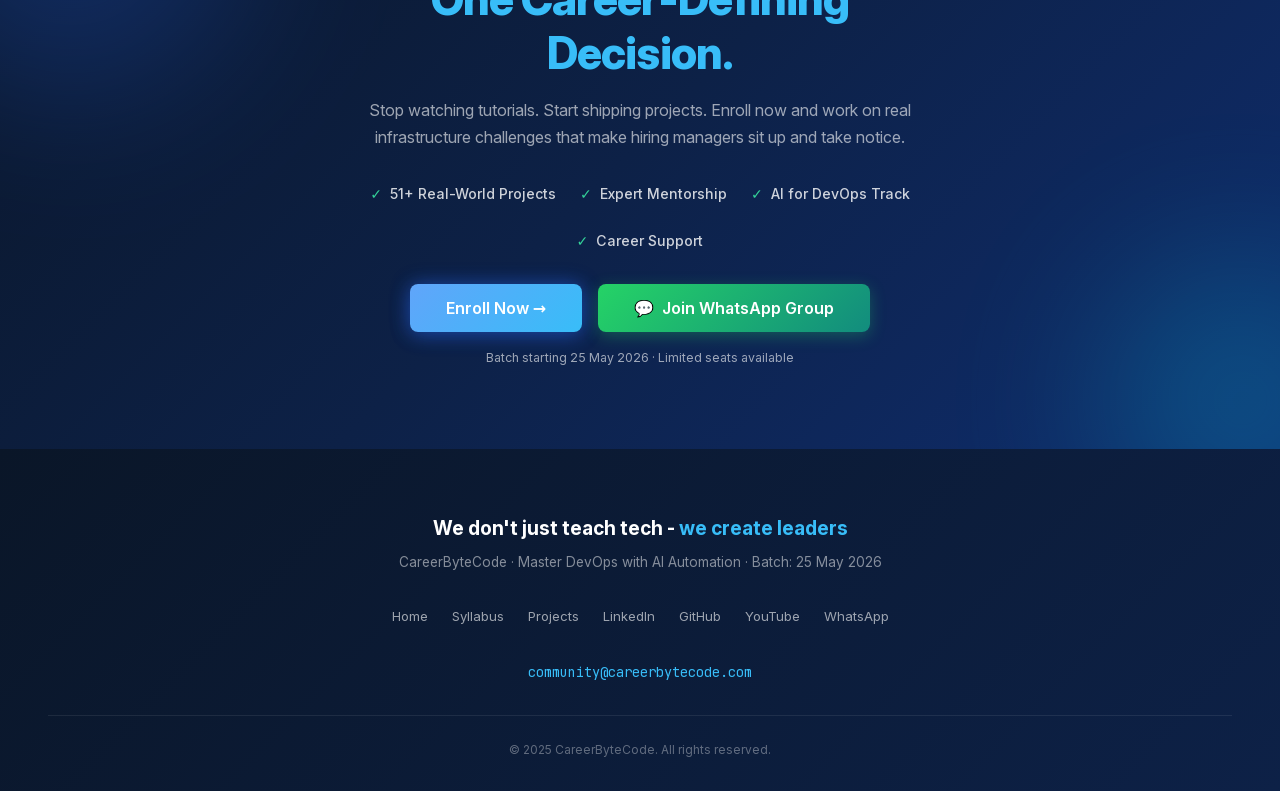
==== commit 1c11100e: "Optimize performance: self-host fonts, WebP images, composited animations Reduce client-side render " ====
--- a/projects.html
+++ b/projects.html
@@ -11,13 +11,15 @@
 <meta name="twitter:card" content="summary_large_image">
 <meta name="theme-color" content="#0c1220">
 <link rel="canonical" href="https://careerbytecode.github.io/devops-course/projects.html">
-<link rel="icon" href="cbc - logo.png" type="image/png">
+<link rel="icon" href="favicon-32.png" sizes="32x32" type="image/png">
 <title>51+ Real-World Projects - CareerByteCode DevOps Course</title>
-<link rel="preconnect" href="https://fonts.googleapis.com">
-<link rel="preconnect" href="https://fonts.gstatic.com" crossorigin>
-<link href="https://fonts.googleapis.com/css2?family=Inter:opsz,wght@14..32,300..800&family=JetBrains+Mono:wght@400;500;600;700&display=optional" rel="stylesheet">
+<link rel="preload" href="fonts/inter-latin.woff2" as="font" type="font/woff2" crossorigin>
+<link rel="preload" href="fonts/jetbrains-mono-latin.woff2" as="font" type="font/woff2" crossorigin>
 <link rel="stylesheet" href="shared-premium.css">
 <style>
+/* ===== SELF-HOSTED FONTS (Latin subset, variable axes preserved) ===== */
+@font-face{font-family:'Inter';font-style:normal;font-weight:300 800;font-display:optional;src:url('fonts/inter-latin.woff2') format('woff2');unicode-range:U+0000-00FF,U+0131,U+0152-0153,U+02BB-02BC,U+02C6,U+02DA,U+02DC,U+0304,U+0308,U+0329,U+2000-206F,U+20AC,U+2122,U+2191,U+2193,U+2212,U+2215,U+FEFF,U+FFFD;}
+@font-face{font-family:'JetBrains Mono';font-style:normal;font-weight:400 800;font-display:optional;src:url('fonts/jetbrains-mono-latin.woff2') format('woff2');unicode-range:U+0000-00FF,U+0131,U+0152-0153,U+02BB-02BC,U+02C6,U+02DA,U+02DC,U+0304,U+0308,U+0329,U+2000-206F,U+20AC,U+2122,U+2191,U+2193,U+2212,U+2215,U+FEFF,U+FFFD;}
 
 /* ===== HERO ===== */
 .proj-hero{min-height:88vh;padding:0;background:#060d1a;position:relative;overflow:hidden;}
@@ -427,7 +429,10 @@
 <!-- NAV -->
 <nav class="nav" role="navigation" aria-label="Main navigation">
   <a class="nav__logo" href="index.html" aria-label="CareerByteCode home">
-    <img src="cbc - logo.png" alt="CBC" class="nav__logo-icon" width="36" height="36">
+    <picture>
+      <source srcset="cbc-logo-72.webp" type="image/webp">
+      <img src="cbc-logo-72.png" alt="CBC" class="nav__logo-icon" width="36" height="36">
+    </picture>
     <span class="nav__logo-text">Career<em>ByteCode</em></span>
   </a>
   <div class="nav__links">
--- a/shared-premium.css
+++ b/shared-premium.css
@@ -117,7 +117,7 @@
 
 /* 6. AMBIENT EFFECTS */
 .noise{position:fixed;inset:0;pointer-events:none;z-index:9999;opacity:0.025;background-image:url("data:image/svg+xml,%3Csvg viewBox='0 0 256 256' xmlns='http://www.w3.org/2000/svg'%3E%3Cfilter id='n'%3E%3CfeTurbulence type='fractalNoise' baseFrequency='0.85' numOctaves='4' stitchTiles='stitch'/%3E%3C/filter%3E%3Crect width='100%25' height='100%25' filter='url(%23n)'/%3E%3C/svg%3E");}
-.orb{position:fixed;border-radius:50%;filter:blur(100px);pointer-events:none;z-index:-1;opacity:0.4;}
+.orb{position:fixed;border-radius:50%;filter:blur(100px);pointer-events:none;z-index:-1;opacity:0.4;will-change:transform;}
 .orb-1{width:500px;height:500px;background:var(--accent);top:-10%;left:-5%;animation:orb-float-1 22s ease-in-out infinite;}
 .orb-2{width:400px;height:400px;background:var(--accent-2);bottom:-10%;right:-5%;animation:orb-float-2 26s ease-in-out infinite;}
 .orb-3{width:350px;height:350px;background:var(--accent-3);top:40%;right:20%;animation:orb-float-3 28s ease-in-out infinite;}
@@ -125,6 +125,9 @@
 @keyframes orb-float-2{0%,100%{transform:translate(0,0);}50%{transform:translate(-40px,-50px);}}
 @keyframes orb-float-3{0%,100%{transform:translate(0,0);}50%{transform:translate(-30px,60px);}}
 [data-theme="dark"] .orb{opacity:0.15;}
+/* Pause every running animation when the tab is backgrounded (toggled via JS).
+   No visual impact (tab isn't visible); stops infinite keyframes burning GPU. */
+body.anim-paused *,body.anim-paused *::before,body.anim-paused *::after{animation-play-state:paused !important;}
 
 /* 7. NAV SYSTEM */
 .nav{position:fixed;top:0;left:0;right:0;z-index:100;display:flex;align-items:center;justify-content:space-between;padding:var(--sp-2) var(--sp-6);height:var(--nav-h);background:transparent;transition:all var(--dur-normal) ease;}
